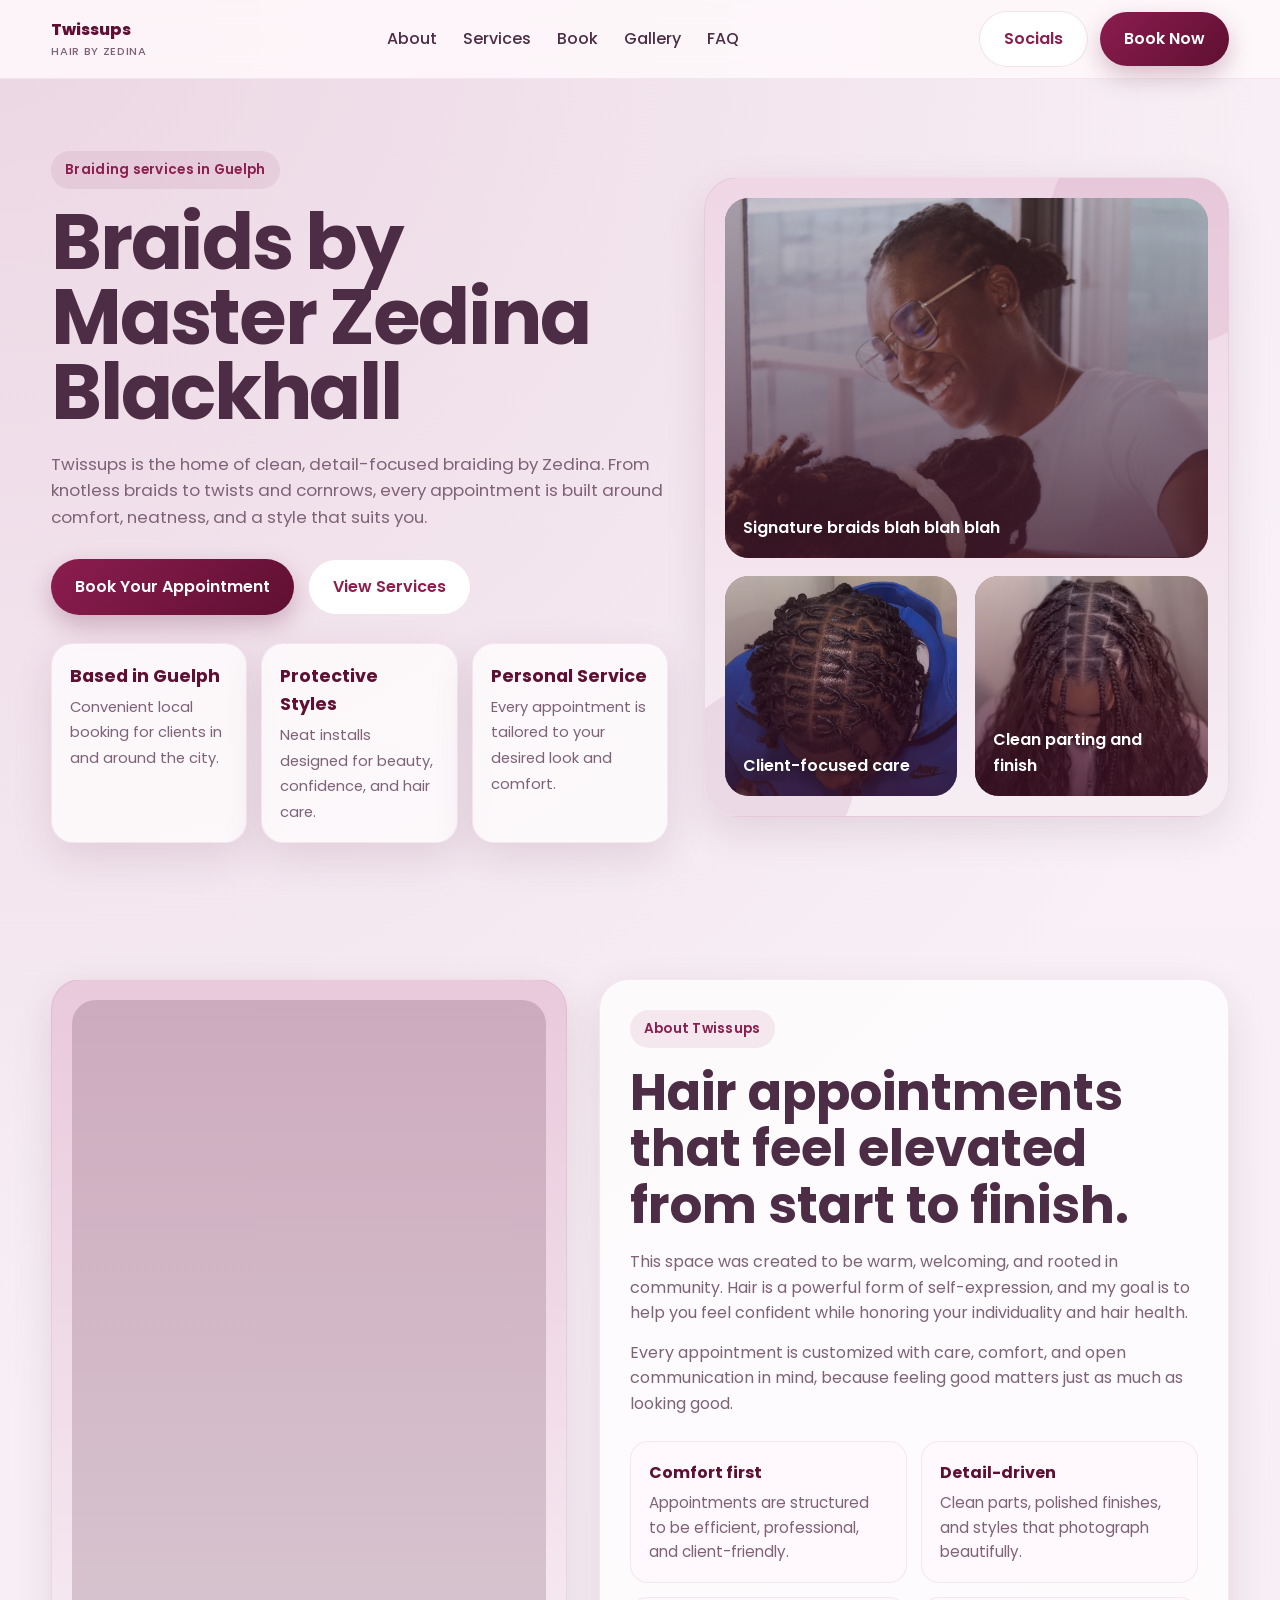
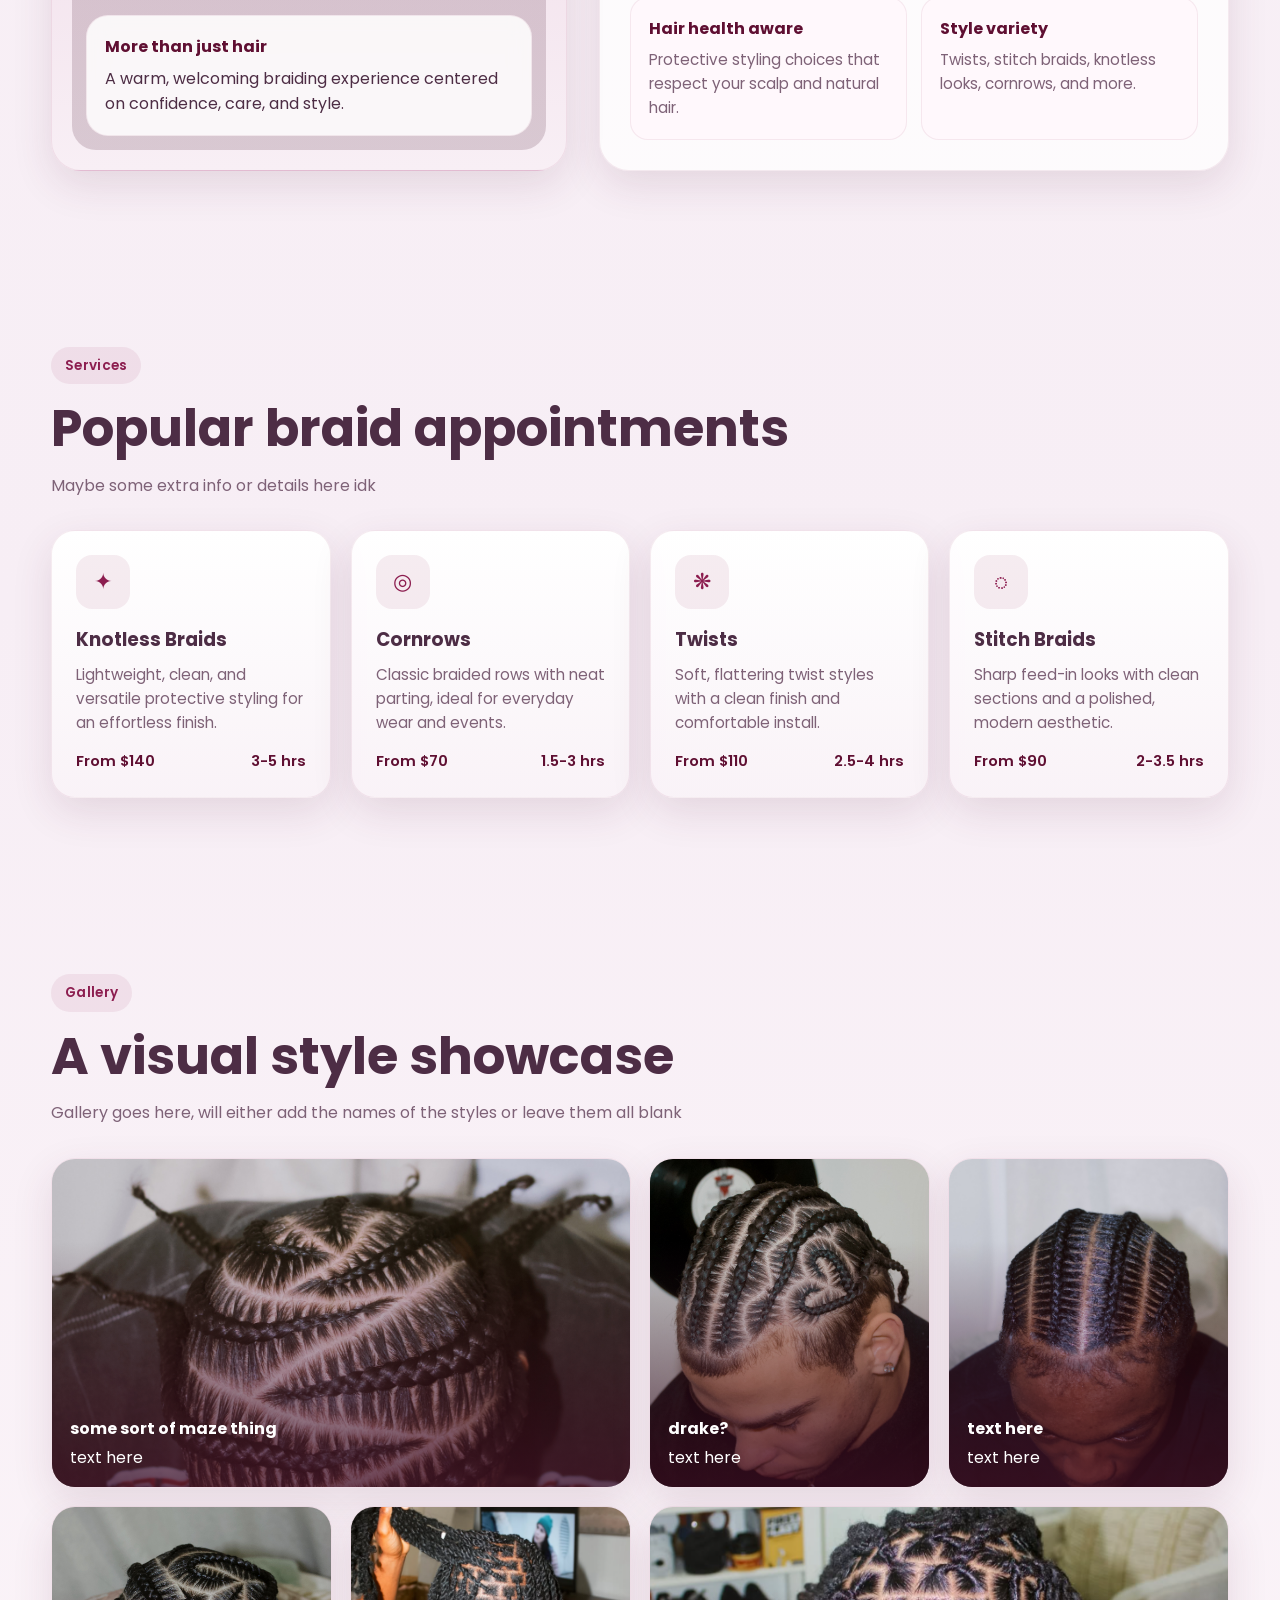
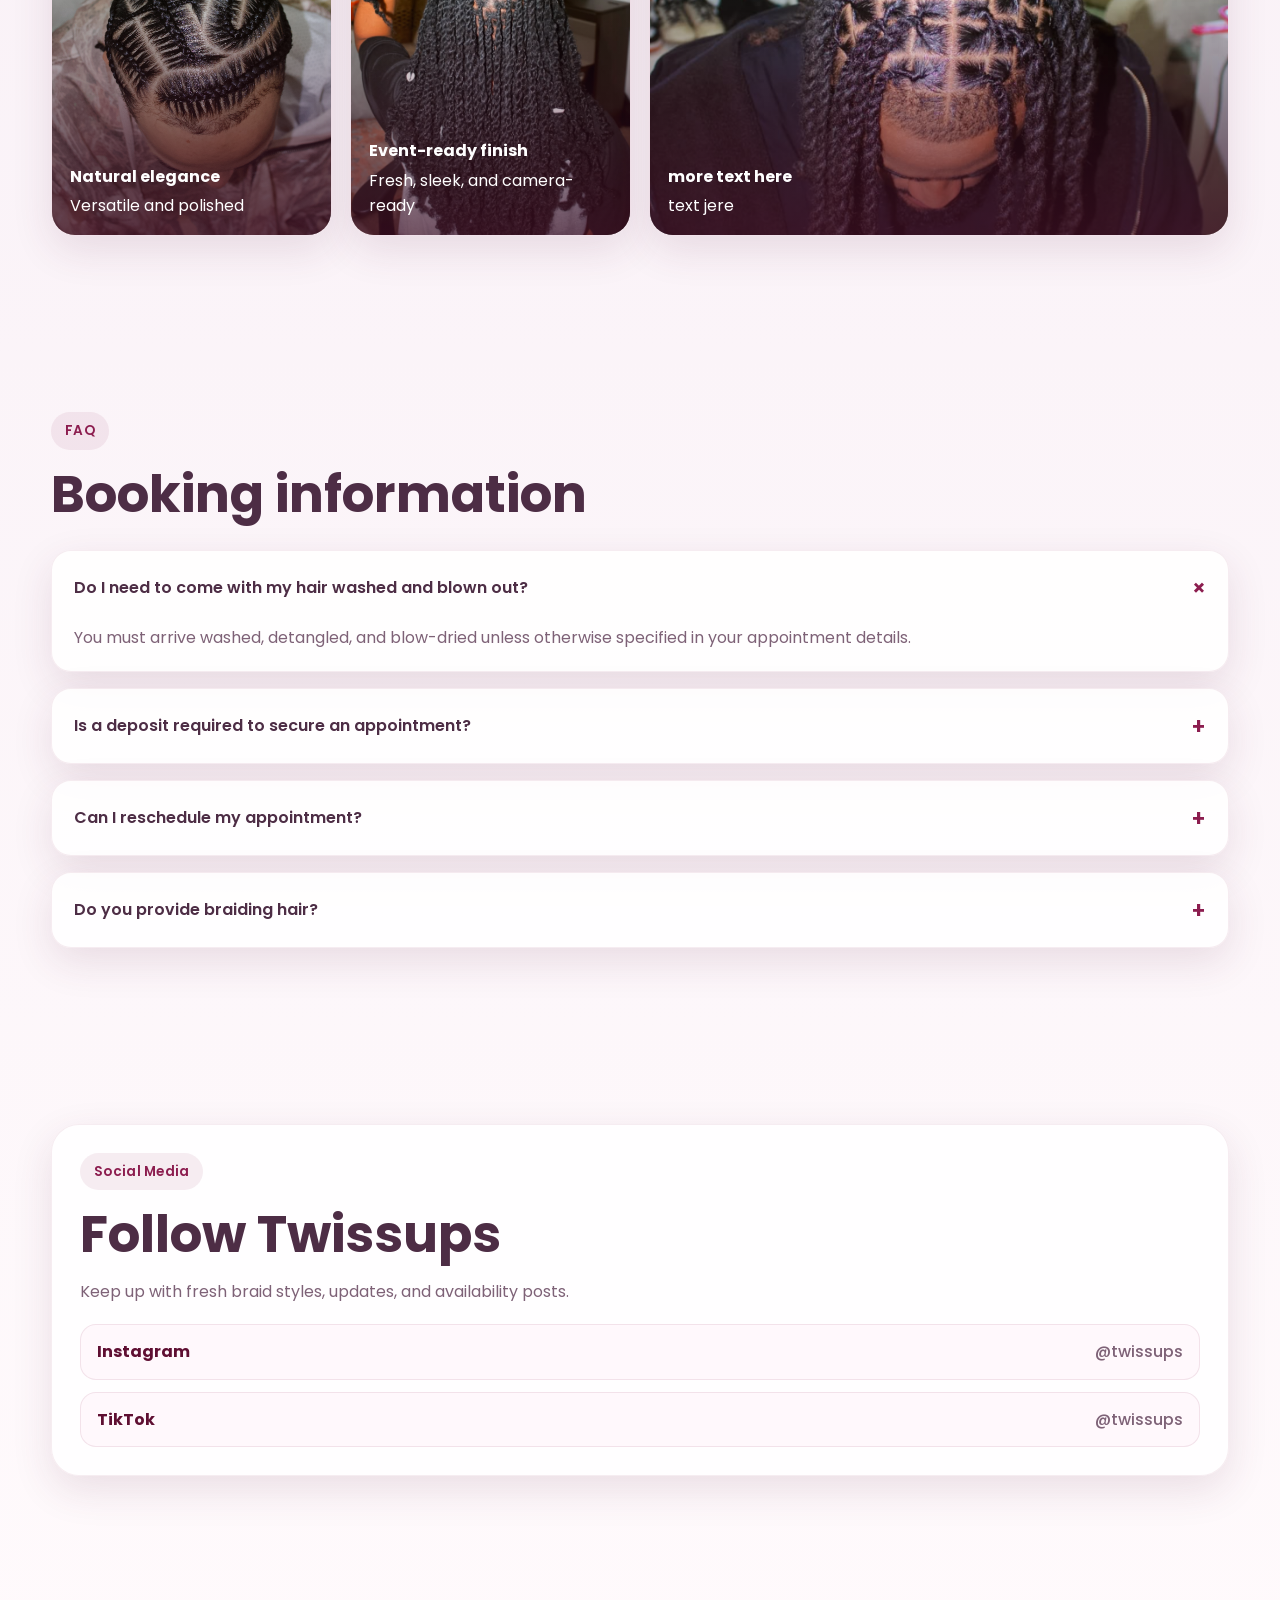
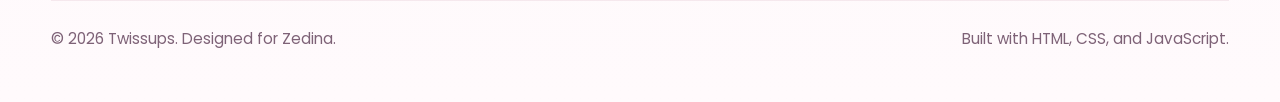
==== index.html @ 4ee403a9 "master zedina" ====
<!DOCTYPE html>
<html lang="en">
<head>
  <meta charset="UTF-8" />
  <meta name="viewport" content="width=device-width, initial-scale=1.0" />
  <title>Twissups | Hair by Zedina in Guelph</title>
  <meta
    name="description"
    content="Twissups by Zedina - Braiding services in Guelph. Book knotless braids, cornrows, twists, stitch braids, and more."
  />
  <link rel="preconnect" href="https://fonts.googleapis.com">
  <link rel="preconnect" href="https://fonts.gstatic.com" crossorigin>
  <link
    href="https://fonts.googleapis.com/css2?family=Poppins:wght@300;400;500;600;700;800&display=swap"
    rel="stylesheet"
  />
  <link rel="stylesheet" href="styles.css" />
</head>
<body>
  <header class="navbar">
    <div class="container nav-inner">
      <a href="#top" class="brand">
        <!-- <div class="brand-mark">T</div> -->
        <div>
          Twissups
          <small>Hair by Zedina</small>
        </div>
      </a>

      <ul class="nav-links" id="navLinks">
        <li><a href="#about">About</a></li>
        <li><a href="#services">Services</a></li>
        <li><a href="booking.html">Book</a></li>
        <li><a href="#gallery">Gallery</a></li>
        <li><a href="#faq">FAQ</a></li>
      </ul>

      <div class="nav-actions">
        <a class="btn btn-secondary" href="#social">Socials</a>
        <a class="btn btn-primary" href="booking.html">Book Now</a>
        <button class="menu-btn" id="menuBtn" aria-label="Toggle menu">☰</button>
      </div>
    </div>
  </header>

  <main id="top">
    <section class="hero">
      <div class="container hero-grid">
        <div class="hero-copy">
          <span class="eyebrow">Braiding services in Guelph</span>
          <h1>Braids by Master Zedina Blackhall</h1>
          <p>
            Twissups is the home of clean, detail-focused braiding by Zedina. From
            knotless braids to twists and cornrows, every appointment is built around
            comfort, neatness, and a style that suits you.
          </p>

          <div class="hero-actions">
            <a class="btn btn-primary" href="booking.html">Book Your Appointment</a>
            <a class="btn btn-secondary" href="#services">View Services</a>
          </div>

          <div class="hero-points">
            <div class="hero-point">
              <strong>Based in Guelph</strong>
              <span>Convenient local booking for clients in and around the city.</span>
            </div>
            <div class="hero-point mobile-hide">
              <strong>Protective Styles</strong>
              <span>Neat installs designed for beauty, confidence, and hair care.</span>
            </div>
            <div class="hero-point mobile-hide">
              <strong>Personal Service</strong>
              <span>Every appointment is tailored to your desired look and comfort.</span>
            </div>
          </div>
        </div>

        <div class="hero-visual">
          <div class="hero-card">
            <div class="hero-main-image">
              <div class="mock-photo one"></div>
              <div class="image-overlay"></div>
              <div class="image-text">Signature braids blah blah blah</div>
            </div>

            <div class="hero-side-grid">
              <div class="hero-side-image">
                <div class="mock-photo two"></div>
                <div class="image-overlay"></div>
                <div class="image-text">Client-focused care</div>
              </div>

              <div class="hero-side-image">
                <div class="mock-photo three"></div>
                <div class="image-overlay"></div>
                <div class="image-text">Clean parting and finish</div>
              </div>
            </div>
          </div>
        </div>
      </div>
    </section>

    <section class="section" id="about">
      <div class="container about-grid">
        <div class="about-card">
          <div class="portrait"></div>
          <div class="about-float">
            <h4>More than just hair</h4>
            <p>
              A warm, welcoming braiding experience centered on confidence, care, and style.
            </p>
          </div>
        </div>

        <div class="about-text">
          <span class="eyebrow">About Twissups</span>
          <h2 class="section-title">Hair appointments that feel elevated from start to finish.</h2>
          <p>
            <!-- Twissups was created to be a space where clients feel comfortable, seen, and
            genuinely taken care of. Zedina focuses on neat execution, thoughtful styling,
            and an experience that feels calm and personalized. -->
            This space was created to be warm, welcoming, and rooted in community. Hair is a powerful
            form of self-expression, and my goal is to help you feel confident while honoring your
            individuality and hair health.
          </p>
          <p class="mobile-hide">
            <!-- Whether you want a simple protective style for everyday wear or a fresh braid
            look for an event, the goal is the same: beautiful results that leave you feeling
            put together and confident. -->
            Every appointment is customized with care, comfort, and open communication in mind, because
            feeling good matters just as much as looking good.
          </p>

          <div class="about-highlights">
            <div class="highlight">
              <h4>Comfort first</h4>
              <p>Appointments are structured to be efficient, professional, and client-friendly.</p>
            </div>
            <div class="highlight">
              <h4>Detail-driven</h4>
              <p>Clean parts, polished finishes, and styles that photograph beautifully.</p>
            </div>
            <div class="highlight mobile-hide">
              <h4>Hair health aware</h4>
              <p>Protective styling choices that respect your scalp and natural hair.</p>
            </div>
            <div class="highlight mobile-hide">
              <h4>Style variety</h4>
              <p>Twists, stitch braids, knotless looks, cornrows, and more.</p>
            </div>
          </div>
        </div>
      </div>
    </section>

    <section class="section" id="services">
      <div class="container">
        <span class="eyebrow">Services</span>
        <h2 class="section-title">Popular braid appointments</h2>
        <p class="section-subtitle mobile-hide">
          Maybe some extra info or details here idk
        </p>

        <!-- Maybe will replace some of these icons with actual images of each style -->
        <div class="services-grid">
          <article class="service-card">
            <div class="service-icon">✦</div>
            <h3>Knotless Braids</h3>
            <p>Lightweight, clean, and versatile protective styling for an effortless finish.</p>
            <div class="service-meta">
              <span>From $140</span>
              <span>3-5 hrs</span>
            </div>
          </article>

          <article class="service-card">
            <div class="service-icon">◎</div>
            <h3>Cornrows</h3>
            <p>Classic braided rows with neat parting, ideal for everyday wear and events.</p>
            <div class="service-meta">
              <span>From $70</span>
              <span>1.5-3 hrs</span>
            </div>
          </article>

          <article class="service-card mobile-hide">
            <div class="service-icon">❋</div>
            <h3>Twists</h3>
            <p>Soft, flattering twist styles with a clean finish and comfortable install.</p>
            <div class="service-meta">
              <span>From $110</span>
              <span>2.5-4 hrs</span>
            </div>
          </article>

          <article class="service-card mobile-hide">
            <div class="service-icon">◌</div>
            <h3>Stitch Braids</h3>
            <p>Sharp feed-in looks with clean sections and a polished, modern aesthetic.</p>
            <div class="service-meta">
              <span>From $90</span>
              <span>2-3.5 hrs</span>
            </div>
          </article>
        </div>
      </div>
    </section>

    <section class="section" id="gallery">
      <div class="container">
        <span class="eyebrow">Gallery</span>
        <h2 class="section-title">A visual style showcase</h2>
        <p class="section-subtitle mobile-hide">
          Gallery goes here, will either add the names of the styles or leave them all blank
        </p>

        <div class="gallery-grid">
          <div class="gallery-item large">
            <div class="gallery-bg g1"></div>
            <div class="overlay"></div>
            <div class="gallery-caption">
              <strong>some sort of maze thing</strong>
              <span>text here</span>
            </div>
          </div>

          <div class="gallery-item">
            <div class="gallery-bg g2"></div>
            <div class="overlay"></div>
            <div class="gallery-caption">
              <strong>drake?</strong>
              <span>text here</span>
            </div>
          </div>

          <div class="gallery-item">
            <div class="gallery-bg g3"></div>
            <div class="overlay"></div>
            <div class="gallery-caption">
              <strong>text here</strong>
              <span>text here</span>
            </div>
          </div>

          <div class="gallery-item mobile-hide">
            <div class="gallery-bg g4"></div>
            <div class="overlay"></div>
            <div class="gallery-caption">
              <strong>Natural elegance</strong>
              <span>Versatile and polished</span>
            </div>
          </div>

          <div class="gallery-item mobile-hide">
            <div class="gallery-bg g5"></div>
            <div class="overlay"></div>
            <div class="gallery-caption">
              <strong>Event-ready finish</strong>
              <span>Fresh, sleek, and camera-ready</span>
            </div>
          </div>

          <div class="gallery-item large mobile-hide">
            <div class="gallery-bg g6"></div>
            <div class="overlay"></div>
            <div class="gallery-caption">
              <strong>more text here</strong>
              <span>text jere</span>
            </div>
          </div>
        </div>
      </div>
    </section>

    <section class="section" id="faq">
      <div class="container">
        <span class="eyebrow">FAQ</span>
        <h2 class="section-title">Booking information</h2>

        <div class="faq-wrap">
          <div class="faq-item active">
            <button class="faq-question">
              <span>Do I need to come with my hair washed and blown out?</span>
              <span>+</span>
            </button>
            <div class="faq-answer">
              <p>
                You must arrive washed, detangled, and blow-dried unless otherwise specified in your appointment details.
              </p>
            </div>
          </div>

          <div class="faq-item">
            <button class="faq-question">
              <span>Is a deposit required to secure an appointment?</span>
              <span>+</span>
            </button>
            <div class="faq-answer">
              <p>
                A non-refundable $20 deposit is required that goes toward the final service total.
              </p>
            </div>
          </div>

          <div class="faq-item mobile-hide">
            <button class="faq-question">
              <span>Can I reschedule my appointment?</span>
              <span>+</span>
            </button>
            <div class="faq-answer">
              <p>
                Must cancel 24 hours in advance to reschedule. Rescheduling within 24 hours of the appointment will result in a forfeited deposit.
              </p>
            </div>
          </div>

          <div class="faq-item mobile-hide">
            <button class="faq-question">
              <span>Do you provide braiding hair?</span>
              <span>+</span>
            </button>
            <div class="faq-answer">
              <p>
                Hell no LOL
              </p>
            </div>
          </div>
        </div>
      </div>
    </section>

    <section class="section" id="social">
      <div class="container contact-grid">
        <div class="contact-card social-card">
          <span class="eyebrow">Social Media</span>
          <h2 class="section-title">Follow Twissups</h2>
          <p>
            Keep up with fresh braid styles, updates, and availability posts.
          </p>

          <div class="social-links">
            <a
              class="social-link"
              href="https://www.instagram.com/twissups/"
              target="_blank"
              rel="noopener noreferrer"
            >
              <strong>Instagram</strong>
              <span>@twissups</span>
            </a>

            <a
              class="social-link"
              href="https://www.tiktok.com/@twissups?_t=ZM-8vwOGZ1J5r4&amp;_r=1&amp;fbclid=PAZXh0bgNhZW0CMTEAc3J0YwZhcHBfaWQMMjU2MjgxMDQwNTU4AAGnZZLiDq1ltTwu3BvdLQJJ6X7Iq08w5E33vD5dpGq8vA-tE2Zmq-BSt-oRqN0_aem_WaYeqpNIDuhSQBPMAoM4Rg"
              target="_blank"
              rel="noopener noreferrer"
            >
              <strong>TikTok</strong>
              <span>@twissups</span>
            </a>
          </div>
        </div>
      </div>
    </section>
  </main>

  <footer>
    <div class="container footer-inner">
      <p>© 2026 Twissups. Designed for Zedina.</p>
      <p>Built with HTML, CSS, and JavaScript.</p>
    </div>
  </footer>

  <script src="script.js"></script>
</body>
</html>
---- styles.css ----
:root {
  --bg: #f7eef5;
  --bg-soft: #f3dce9;
  --card: #fff8fc;
  --card-2: #f9f2f7;
  --text: #4d2d45;
  --muted: #7e6277;
  --primary: #8c1d4f;
  --primary-dark: #5f0f32;
  --accent: #d7adc6;
  --accent-2: #b983a6;
  --white: #ffffff;
  --shadow: 0 14px 40px rgba(92, 31, 64, 0.12);
  --radius-xl: 28px;
  --radius-lg: 22px;
  --radius-md: 16px;
  --radius-sm: 12px;
  --max-width: 1180px;
}

* {
  box-sizing: border-box;
  margin: 0;
  padding: 0;
}

html {
  scroll-behavior: smooth;
}

body {
  font-family: "Poppins", sans-serif;
  color: var(--text);
  background:
    radial-gradient(circle at top left, rgba(215, 173, 198, 0.4), transparent 28%),
    linear-gradient(180deg, #f9f2f7 0%, #f7eef5 45%, #fffafc 100%);
  line-height: 1.6;
}

img {
  max-width: 100%;
  display: block;
}

a {
  text-decoration: none;
  color: inherit;
}

.container {
  width: min(92%, var(--max-width));
  margin: 0 auto;
}

.section {
  padding: 88px 0;
}

.eyebrow {
  display: inline-block;
  background: rgba(140, 29, 79, 0.08);
  color: var(--primary);
  padding: 8px 14px;
  border-radius: 999px;
  font-size: 0.85rem;
  font-weight: 600;
  letter-spacing: 0.02em;
  margin-bottom: 16px;
}

.section-title {
  font-size: clamp(2rem, 4vw, 3.2rem);
  line-height: 1.1;
  margin-bottom: 16px;
}

.section-subtitle {
  max-width: 700px;
  color: var(--muted);
  font-size: 1rem;
}

.btn {
  border: none;
  outline: none;
  cursor: pointer;
  font-family: inherit;
  font-weight: 600;
  border-radius: 999px;
  transition: 0.25s ease;
  display: inline-flex;
  align-items: center;
  justify-content: center;
  gap: 10px;
}

.btn-primary {
  background: linear-gradient(135deg, var(--primary), var(--primary-dark));
  color: var(--white);
  padding: 14px 24px;
  box-shadow: 0 10px 24px rgba(95, 15, 50, 0.25);
}

.btn-primary:hover {
  transform: translateY(-2px);
  box-shadow: 0 14px 28px rgba(95, 15, 50, 0.28);
}

.btn-secondary {
  background: var(--white);
  color: var(--primary);
  border: 1px solid rgba(140, 29, 79, 0.12);
  padding: 14px 24px;
}

.btn-secondary:hover {
  background: var(--card-2);
  transform: translateY(-2px);
}

.btn-full {
  width: 100%;
  padding: 15px 20px;
}

/* navbar */
.navbar {
  position: sticky;
  top: 0;
  z-index: 1000;
  background: rgba(255, 250, 252, 0.84);
  backdrop-filter: blur(14px);
  border-bottom: 1px solid rgba(140, 29, 79, 0.08);
}

.nav-inner {
  display: flex;
  align-items: center;
  justify-content: space-between;
  min-height: 78px;
  gap: 20px;
}

.brand {
  display: flex;
  align-items: center;
  gap: 12px;
  font-weight: 800;
  color: var(--primary-dark);
}

.brand-mark {
  width: 44px;
  height: 44px;
  border-radius: 14px;
  background: linear-gradient(135deg, var(--primary), #c25b8b);
  color: white;
  display: grid;
  place-items: center;
  font-size: 1rem;
  box-shadow: 0 10px 20px rgba(140, 29, 79, 0.22);
}

.brand small {
  display: block;
  font-size: 0.7rem;
  color: var(--muted);
  font-weight: 500;
  letter-spacing: 0.06em;
  text-transform: uppercase;
}

.nav-links {
  display: flex;
  align-items: center;
  gap: 26px;
  list-style: none;
}

.nav-links a {
  font-weight: 500;
  color: var(--text);
  position: relative;
}

.nav-links a::after {
  content: "";
  position: absolute;
  left: 0;
  bottom: -6px;
  width: 0;
  height: 2px;
  background: var(--primary);
  transition: width 0.25s ease;
}

.nav-links a:hover::after {
  width: 100%;
}

.nav-actions {
  display: flex;
  align-items: center;
  gap: 12px;
}

.menu-btn {
  display: none;
  width: 46px;
  height: 46px;
  border-radius: 14px;
  border: 1px solid rgba(140, 29, 79, 0.1);
  background: var(--white);
  font-size: 1.2rem;
  cursor: pointer;
}

/* hero */
.hero {
  padding: 72px 0 48px;
}

.hero-grid {
  display: grid;
  grid-template-columns: 1.08fr 0.92fr;
  gap: 36px;
  align-items: center;
}

.hero-copy h1 {
  font-size: clamp(2.7rem, 6vw, 5rem);
  line-height: 0.98;
  margin-bottom: 20px;
  letter-spacing: -0.03em;
}

.hero-copy p {
  color: var(--muted);
  font-size: 1.05rem;
  max-width: 620px;
  margin-bottom: 28px;
}

.hero-actions {
  display: flex;
  flex-wrap: wrap;
  gap: 14px;
  margin-bottom: 28px;
}

.hero-points {
  display: grid;
  grid-template-columns: repeat(3, 1fr);
  gap: 14px;
}

.hero-point {
  background: rgba(255, 255, 255, 0.72);
  border: 1px solid rgba(140, 29, 79, 0.08);
  border-radius: var(--radius-lg);
  padding: 18px;
  box-shadow: var(--shadow);
}

.hero-point strong {
  display: block;
  font-size: 1.1rem;
  color: var(--primary-dark);
  margin-bottom: 4px;
}

.hero-point span {
  color: var(--muted);
  font-size: 0.92rem;
}

.hero-visual {
  position: relative;
}

.hero-card {
  background: linear-gradient(180deg, #efd7e6 0%, #f6edf3 100%);
  border-radius: 34px;
  padding: 20px;
  box-shadow: var(--shadow);
  border: 1px solid rgba(140, 29, 79, 0.08);
  position: relative;
  overflow: hidden;
  min-height: 620px;
}

.hero-card::before,
.hero-card::after {
  content: "";
  position: absolute;
  border-radius: 50%;
  z-index: 0;
}

.hero-card::before {
  width: 240px;
  height: 240px;
  background: rgba(140, 29, 79, 0.08);
  top: -70px;
  right: -60px;
}

.hero-card::after {
  width: 180px;
  height: 180px;
  background: rgba(185, 131, 166, 0.18);
  bottom: -50px;
  left: -30px;
}

.hero-main-image,
.hero-side-image {
  border-radius: 24px;
  position: relative;
  z-index: 1;
  overflow: hidden;
  background: linear-gradient(135deg, #a15e84, #eed8e7);
  min-height: 220px;
  display: flex;
  align-items: flex-end;
  padding: 18px;
  color: white;
}

.hero-main-image {
  height: 360px;
  margin-bottom: 18px;
}

.hero-side-grid {
  display: grid;
  grid-template-columns: 1fr 1fr;
  gap: 18px;
}

.image-overlay {
  background: linear-gradient(180deg, transparent 0%, rgba(60, 18, 38, 0.72) 100%);
  position: absolute;
  inset: 0;
  z-index: 1;
}

.image-text {
  position: relative;
  z-index: 2;
  font-weight: 600;
  font-size: 1rem;
}

.mock-photo {
  position: absolute;
  inset: 0;
  background-size: cover;
  background-position: center;
  filter: saturate(0.95) contrast(1.02);
}

.mock-photo.one {
  background-image:
    linear-gradient(rgba(96, 48, 70, 0.22), rgba(96, 48, 70, 0.22)),
    url('imgs/img7.jpeg');
}

.mock-photo.two {
  background-image:
    linear-gradient(rgba(96, 48, 70, 0.18), rgba(96, 48, 70, 0.18)),
    url('imgs/img8.png');
}

.mock-photo.three {
  background-image:
    linear-gradient(rgba(96, 48, 70, 0.2), rgba(96, 48, 70, 0.2)),
    url('imgs/img9.png');
}

/* about */
.about-grid {
  display: grid;
  grid-template-columns: 0.9fr 1.1fr;
  gap: 32px;
  align-items: stretch;
}

.about-card,
.about-text {
  background: rgba(255, 255, 255, 0.72);
  border: 1px solid rgba(140, 29, 79, 0.08);
  border-radius: 30px;
  padding: 30px;
  box-shadow: var(--shadow);
}

.about-card {
  background: linear-gradient(180deg, #e9c9dc 0%, #f8eff5 100%);
  min-height: 460px;
  position: relative;
  overflow: hidden;
}

.about-card .portrait {
  position: absolute;
  inset: 20px;
  border-radius: 24px;
  background:
    linear-gradient(rgba(76, 29, 53, 0.18), rgba(76, 29, 53, 0.18)),
    url('imgs/zedina.jpeg') center/cover no-repeat;
}

.about-float {
  position: absolute;
  bottom: 34px;
  left: 34px;
  right: 34px;
  background: rgba(255, 255, 255, 0.86);
  backdrop-filter: blur(10px);
  border-radius: 22px;
  padding: 18px;
  border: 1px solid rgba(140, 29, 79, 0.08);
}

.about-float h4 {
  margin-bottom: 6px;
  color: var(--primary-dark);
}

.about-text p {
  color: var(--muted);
  margin-bottom: 14px;
}

.about-highlights {
  display: grid;
  grid-template-columns: repeat(2, 1fr);
  gap: 14px;
  margin-top: 24px;
}

.highlight {
  background: var(--card);
  border: 1px solid rgba(140, 29, 79, 0.08);
  border-radius: 18px;
  padding: 18px;
}

.highlight h4 {
  font-size: 1rem;
  margin-bottom: 6px;
  color: var(--primary-dark);
}

.highlight p {
  font-size: 0.95rem;
  margin: 0;
}

/* services */
.services-grid {
  margin-top: 32px;
  display: grid;
  grid-template-columns: repeat(4, 1fr);
  gap: 20px;
}

.service-card {
  background: linear-gradient(180deg, rgba(255,255,255,0.95), rgba(249,242,247,0.95));
  border-radius: 24px;
  padding: 24px;
  border: 1px solid rgba(140, 29, 79, 0.08);
  box-shadow: var(--shadow);
  transition: transform 0.25s ease, box-shadow 0.25s ease;
}

.service-card:hover {
  transform: translateY(-6px);
  box-shadow: 0 18px 34px rgba(92, 31, 64, 0.15);
}

.service-icon {
  width: 54px;
  height: 54px;
  border-radius: 16px;
  display: grid;
  place-items: center;
  background: rgba(140, 29, 79, 0.08);
  color: var(--primary);
  font-size: 1.4rem;
  margin-bottom: 16px;
}

.service-card h3 {
  font-size: 1.15rem;
  margin-bottom: 8px;
}

.service-card p {
  color: var(--muted);
  font-size: 0.95rem;
  margin-bottom: 14px;
}

.service-meta {
  display: flex;
  justify-content: space-between;
  align-items: center;
  gap: 10px;
  font-size: 0.92rem;
  color: var(--primary-dark);
  font-weight: 600;
}

/* booking */
.booking-wrap {
  display: grid;
  grid-template-columns: 0.92fr 1.08fr;
  gap: 28px;
  align-items: start;
}

.booking-info,
.booking-card {
  background: rgba(255, 255, 255, 0.8);
  border-radius: 30px;
  padding: 30px;
  border: 1px solid rgba(140, 29, 79, 0.08);
  box-shadow: var(--shadow);
}

.booking-info p,
.booking-info li {
  color: var(--muted);
}

.booking-info ul {
  list-style: none;
  display: grid;
  gap: 12px;
  margin-top: 18px;
}

.booking-info li {
  padding: 14px 16px;
  border-radius: 16px;
  background: var(--card);
  border: 1px solid rgba(140, 29, 79, 0.06);
}

.booking-card form {
  display: grid;
  grid-template-columns: repeat(2, 1fr);
  gap: 16px;
  margin-top: 10px;
}

.field {
  display: flex;
  flex-direction: column;
  gap: 8px;
}

.field.full {
  grid-column: 1 / -1;
}

.field label {
  font-size: 0.92rem;
  font-weight: 600;
  color: var(--primary-dark);
}

.field input,
.field select,
.field textarea {
  border: 1px solid rgba(140, 29, 79, 0.12);
  background: var(--white);
  border-radius: 16px;
  padding: 14px 16px;
  font-family: inherit;
  font-size: 0.98rem;
  color: var(--text);
  outline: none;
  transition: border-color 0.2s ease, box-shadow 0.2s ease;
}

.field input:focus,
.field select:focus,
.field textarea:focus {
  border-color: var(--accent-2);
  box-shadow: 0 0 0 4px rgba(185, 131, 166, 0.12);
}

.field select:disabled {
  background: #f6f0f4;
  color: #9c8192;
  cursor: not-allowed;
}

textarea {
  resize: vertical;
  min-height: 110px;
}

.availability-status {
  border-radius: 14px;
  padding: 12px 14px;
  font-size: 0.92rem;
  border: 1px solid rgba(140, 29, 79, 0.08);
  background: var(--card);
  color: var(--muted);
}

.availability-status[data-tone="success"] {
  background: #eff9f0;
  border-color: #cae8ce;
  color: #2f6940;
}

.availability-status[data-tone="warning"] {
  background: #fff7e8;
  border-color: #f2d6a1;
  color: #856103;
}

.availability-status[data-tone="danger"] {
  background: #fff2f1;
  border-color: #efc6c3;
  color: #8a2a28;
}

.booking-calendar {
  border: 1px solid rgba(140, 29, 79, 0.12);
  border-radius: 18px;
  background: rgba(255, 255, 255, 0.96);
  padding: 14px;
}

.calendar-nav {
  display: flex;
  align-items: center;
  justify-content: space-between;
  gap: 12px;
  margin-bottom: 12px;
}

.calendar-nav strong {
  font-size: 1rem;
  color: var(--primary-dark);
}

.calendar-btn {
  width: 36px;
  height: 36px;
  border-radius: 10px;
  border: 1px solid rgba(140, 29, 79, 0.12);
  background: var(--white);
  color: var(--primary);
  cursor: pointer;
  font-size: 1.1rem;
}

.calendar-btn:hover {
  background: var(--card-2);
}

.calendar-weekdays,
.calendar-days {
  display: grid;
  grid-template-columns: repeat(7, 1fr);
  gap: 8px;
}

.calendar-weekdays span {
  text-align: center;
  font-size: 0.76rem;
  font-weight: 600;
  color: var(--muted);
}

.calendar-day,
.calendar-filler {
  aspect-ratio: 1 / 1;
}

.calendar-filler {
  border-radius: 10px;
}

.calendar-day {
  border-radius: 12px;
  border: 1px solid rgba(140, 29, 79, 0.1);
  background: var(--white);
  color: var(--text);
  font-weight: 600;
  cursor: pointer;
}

.calendar-day.available {
  border-color: rgba(47, 105, 64, 0.35);
  background: #eff9f0;
  color: #2f6940;
}

.calendar-day.unavailable {
  border-color: rgba(140, 29, 79, 0.08);
  background: #f9f4f7;
  color: #b097a7;
  cursor: not-allowed;
}

.calendar-day.selected {
  background: linear-gradient(135deg, var(--primary), var(--primary-dark));
  color: var(--white);
  border-color: transparent;
}

.calendar-day:focus-visible,
.slot-chip:focus-visible,
.calendar-btn:focus-visible {
  outline: 3px solid rgba(185, 131, 166, 0.35);
  outline-offset: 1px;
}

.availability-manager {
  margin-top: 24px;
  border-top: 1px dashed rgba(140, 29, 79, 0.2);
  padding-top: 20px;
}

.manager-head {
  display: flex;
  align-items: center;
  justify-content: space-between;
  gap: 12px;
  flex-wrap: wrap;
}

.manager-head h3 {
  font-size: 1.1rem;
  color: var(--primary-dark);
}

.manager-panel {
  margin-top: 14px;
  display: grid;
  gap: 14px;
}

.manager-note {
  color: var(--muted);
  font-size: 0.92rem;
}

.slot-picker {
  display: grid;
  grid-template-columns: repeat(4, minmax(0, 1fr));
  gap: 10px;
}

.slot-chip {
  border: 1px solid rgba(140, 29, 79, 0.12);
  border-radius: 999px;
  background: var(--white);
  color: var(--text);
  font-family: inherit;
  font-size: 0.86rem;
  padding: 9px 12px;
  cursor: pointer;
}

.slot-chip.active {
  background: linear-gradient(135deg, var(--primary), var(--primary-dark));
  border-color: transparent;
  color: var(--white);
}

.slot-chip:disabled {
  opacity: 0.45;
  cursor: not-allowed;
}

.manager-actions {
  display: flex;
  gap: 12px;
  flex-wrap: wrap;
}

.availability-list {
  border-top: 1px solid rgba(140, 29, 79, 0.08);
  padding-top: 14px;
}

.availability-list h4 {
  font-size: 0.96rem;
  color: var(--primary-dark);
  margin-bottom: 8px;
}

.availability-list ul {
  list-style: none;
  display: grid;
  gap: 8px;
}

.availability-list li {
  border: 1px solid rgba(140, 29, 79, 0.08);
  background: var(--card);
  border-radius: 12px;
  padding: 10px 12px;
  font-size: 0.9rem;
  color: var(--text);
}

.availability-list li.empty {
  color: var(--muted);
}

.booking-page-main {
  padding-top: 20px;
}

.booking-page-layout {
  display: block;
}

.booking-page-layout .booking-card {
  background: transparent;
  border: none;
  box-shadow: none;
  padding: 0;
  display: grid;
  gap: 14px;
  max-width: 1120px;
  margin: 0 auto;
}

.booking-page-layout .booking-card form {
  grid-template-columns: 1fr;
  gap: 14px;
  margin-top: 0;
}

.booking-page-header {
  background: rgba(255, 255, 255, 0.88);
  border: 1px solid rgba(140, 29, 79, 0.1);
  border-radius: 24px;
  padding: 22px;
  box-shadow: var(--shadow);
}

.booking-page-header p {
  color: var(--muted);
  max-width: 700px;
}

.booking-top-grid {
  display: grid;
  grid-template-columns: 1.1fr 0.9fr;
  gap: 14px;
  align-items: start;
}

.booking-panel {
  background: rgba(255, 255, 255, 0.9);
  border: 1px solid rgba(140, 29, 79, 0.1);
  border-radius: 24px;
  padding: 22px;
  box-shadow: var(--shadow);
}

.booking-step-title {
  font-size: 1.04rem;
  color: var(--primary-dark);
  margin-bottom: 8px;
}

.booking-step-title::before {
  content: "";
  display: inline-block;
  width: 8px;
  height: 8px;
  border-radius: 999px;
  margin-right: 8px;
  background: var(--primary);
  transform: translateY(-1px);
}

.booking-page-layout .form-success {
  margin-top: 0;
  box-shadow: var(--shadow);
}

.time-slot-grid {
  display: grid;
  grid-template-columns: repeat(4, minmax(0, 1fr));
  gap: 10px;
}

.time-slot-btn {
  border: 1px solid rgba(140, 29, 79, 0.12);
  border-radius: 999px;
  padding: 10px 12px;
  background: var(--white);
  font-family: inherit;
  font-size: 0.9rem;
  color: var(--text);
  cursor: pointer;
}

.time-slot-btn:hover {
  background: var(--card-2);
}

.time-slot-btn.selected {
  background: linear-gradient(135deg, var(--primary), var(--primary-dark));
  border-color: transparent;
  color: var(--white);
}

.time-slot-empty {
  grid-column: 1 / -1;
  color: var(--muted);
  font-size: 0.93rem;
  background: var(--card);
  border: 1px solid rgba(140, 29, 79, 0.08);
  border-radius: 14px;
  padding: 12px 14px;
}

.booking-details {
  grid-column: 1 / -1;
  display: grid;
  grid-template-columns: repeat(2, 1fr);
  gap: 16px;
  padding-top: 4px;
}

.booking-details[hidden] {
  display: none;
}

.booking-note {
  grid-column: 1 / -1;
  font-size: 0.92rem;
  color: var(--muted);
  background: var(--card);
  border-radius: 16px;
  padding: 14px 16px;
}

.form-success {
  display: none;
  margin-top: 18px;
  background: #eff9f0;
  border: 1px solid #cae8ce;
  color: #2f6940;
  padding: 14px 16px;
  border-radius: 16px;
  font-weight: 500;
}

/* gallery */
.gallery-grid {
  margin-top: 32px;
  display: grid;
  grid-template-columns: repeat(4, 1fr);
  gap: 18px;
}

.gallery-item {
  position: relative;
  min-height: 280px;
  border-radius: 24px;
  overflow: hidden;
  box-shadow: var(--shadow);
  border: 1px solid rgba(140, 29, 79, 0.08);
}

.gallery-item.large {
  grid-column: span 2;
  min-height: 330px;
}

.gallery-item .overlay {
  position: absolute;
  inset: 0;
  background: linear-gradient(180deg, transparent 25%, rgba(67, 17, 39, 0.7) 100%);
}

.gallery-caption {
  position: absolute;
  left: 18px;
  right: 18px;
  bottom: 16px;
  color: white;
  z-index: 1;
}

.gallery-caption strong {
  display: block;
  font-size: 1rem;
  margin-bottom: 4px;
}

.gallery-bg {
  position: absolute;
  inset: 0;
  background-size: cover;
  background-position: center;
  transform: scale(1.02);
  transition: transform 0.4s ease;
}

.gallery-item:hover .gallery-bg {
  transform: scale(1.08);
}

.g1 { background-image: url('imgs/img1.jpeg'); }
.g2 { background-image: url('imgs/img2.jpeg'); }
.g3 { background-image: url('imgs/img4.jpeg'); }
.g4 { background-image: url('imgs/IMG_6585.jpeg'); }
.g5 { background-image: url('imgs/img5.png'); }
.g6 { background-image: url('imgs/img6.png'); }

/* testimonials */
.testimonials-grid {
  margin-top: 32px;
  display: grid;
  grid-template-columns: repeat(3, 1fr);
  gap: 20px;
}

.testimonial {
  background: rgba(255, 255, 255, 0.86);
  border: 1px solid rgba(140, 29, 79, 0.08);
  border-radius: 24px;
  padding: 24px;
  box-shadow: var(--shadow);
}

.stars {
  color: #c05b87;
  letter-spacing: 0.08em;
  margin-bottom: 14px;
  font-size: 1rem;
}

.testimonial p {
  color: var(--muted);
  margin-bottom: 16px;
}

.testimonial strong {
  color: var(--primary-dark);
}

/* faq */
.faq-wrap {
  margin-top: 28px;
  display: grid;
  gap: 16px;
}

.faq-item {
  background: rgba(255, 255, 255, 0.85);
  border-radius: 20px;
  border: 1px solid rgba(140, 29, 79, 0.08);
  overflow: hidden;
  box-shadow: var(--shadow);
}

.faq-question {
  width: 100%;
  text-align: left;
  background: none;
  border: none;
  padding: 20px 22px;
  font-family: inherit;
  font-size: 1rem;
  font-weight: 600;
  color: var(--text);
  cursor: pointer;
  display: flex;
  align-items: center;
  justify-content: space-between;
}

.faq-answer {
  max-height: 0;
  overflow: hidden;
  transition: max-height 0.3s ease;
}

.faq-answer p {
  padding: 0 22px 20px;
  color: var(--muted);
}

.faq-item.active .faq-answer {
  max-height: 180px;
}

.faq-item.active .faq-question span:last-child {
  transform: rotate(45deg);
}

.faq-question span:last-child {
  transition: transform 0.25s ease;
  font-size: 1.4rem;
  color: var(--primary);
}

/* contact / footer */
.contact-grid {
  display: grid;
  grid-template-columns: 1fr;
  gap: 24px;
}

.contact-card {
  background: rgba(255, 255, 255, 0.86);
  border-radius: 28px;
  border: 1px solid rgba(140, 29, 79, 0.08);
  box-shadow: var(--shadow);
  padding: 28px;
}

.contact-card p {
  color: var(--muted);
  margin-top: 12px;
}

.social-links {
  display: grid;
  gap: 12px;
  margin-top: 20px;
}

.social-link {
  display: flex;
  align-items: center;
  justify-content: space-between;
  gap: 14px;
  padding: 14px 16px;
  border-radius: 16px;
  border: 1px solid rgba(140, 29, 79, 0.1);
  background: var(--card);
  transition: transform 0.2s ease, box-shadow 0.2s ease, border-color 0.2s ease;
}

.social-link strong {
  color: var(--primary-dark);
}

.social-link span {
  color: var(--muted);
  font-weight: 500;
}

.social-link:hover {
  transform: translateY(-2px);
  border-color: rgba(140, 29, 79, 0.2);
  box-shadow: 0 10px 24px rgba(92, 31, 64, 0.12);
}

.contact-list {
  list-style: none;
  display: grid;
  gap: 14px;
  margin-top: 20px;
}

.contact-list li {
  padding: 14px 16px;
  border-radius: 16px;
  background: var(--card);
  color: var(--text);
}

.newsletter-form {
  display: flex;
  gap: 12px;
  margin-top: 18px;
  flex-wrap: wrap;
}

.newsletter-form input {
  flex: 1 1 260px;
  min-width: 0;
  border: 1px solid rgba(140, 29, 79, 0.12);
  border-radius: 999px;
  padding: 14px 18px;
  font-family: inherit;
  font-size: 1rem;
}

footer {
  padding: 36px 0 50px;
}

.footer-inner {
  display: flex;
  justify-content: space-between;
  gap: 20px;
  align-items: center;
  padding-top: 26px;
  border-top: 1px solid rgba(140, 29, 79, 0.08);
  color: var(--muted);
  font-size: 0.95rem;
  flex-wrap: wrap;
}

/* modal */
.modal {
  position: fixed;
  inset: 0;
  background: rgba(49, 20, 36, 0.55);
  display: none;
  align-items: center;
  justify-content: center;
  padding: 20px;
  z-index: 2000;
}

.modal.active {
  display: flex;
}

.modal-content {
  width: min(96%, 560px);
  background: var(--white);
  border-radius: 28px;
  padding: 28px;
  position: relative;
  box-shadow: 0 24px 60px rgba(31, 8, 18, 0.28);
}

.modal-close {
  position: absolute;
  top: 16px;
  right: 16px;
  width: 42px;
  height: 42px;
  border-radius: 12px;
  border: none;
  cursor: pointer;
  background: var(--card-2);
  font-size: 1.2rem;
}

.modal p {
  color: var(--muted);
  margin-top: 10px;
  margin-bottom: 20px;
}

/* responsive */
@media (max-width: 1100px) {
  .hero-grid,
  .about-grid,
  .booking-wrap,
  .booking-page-layout,
  .contact-grid {
    grid-template-columns: 1fr;
  }

  .services-grid {
    grid-template-columns: repeat(2, 1fr);
  }

  .gallery-grid {
    grid-template-columns: repeat(2, 1fr);
  }

  .testimonials-grid {
    grid-template-columns: 1fr;
  }

  .booking-top-grid {
    grid-template-columns: 1fr;
  }
}

@media (max-width: 840px) {
  .nav-links,
  .nav-actions .btn-secondary {
    display: none;
  }

  .menu-btn {
    display: inline-grid;
    place-items: center;
  }

  .nav-links.mobile-open {
    position: absolute;
    top: 78px;
    left: 4%;
    right: 4%;
    display: flex;
    flex-direction: column;
    background: rgba(255, 250, 252, 0.98);
    border: 1px solid rgba(140, 29, 79, 0.08);
    border-radius: 22px;
    padding: 18px;
    box-shadow: var(--shadow);
  }

  .hero-points,
  .about-highlights,
  .booking-card form {
    grid-template-columns: 1fr;
  }

  .hero-card {
    min-height: auto;
  }

  .hero-main-image {
    height: 290px;
  }

  .gallery-item.large {
    grid-column: span 1;
  }
}

@media (max-width: 560px) {
  .section {
    padding: 56px 0;
  }

  .hero {
    padding-top: 34px;
  }

  .mobile-hide {
    display: none !important;
  }

  .services-grid,
  .gallery-grid {
    grid-template-columns: 1fr;
  }

  .hero-copy h1 {
    font-size: 2.55rem;
  }

  .hero-actions {
    flex-direction: column;
    align-items: stretch;
  }

  .hero-actions .btn-secondary {
    display: none;
  }

  .hero-visual {
    display: none;
  }

  .booking-info,
  .booking-card,
  .about-card,
  .about-text,
  .contact-card,
  .modal-content {
    padding: 22px;
  }

  .booking-page-layout .booking-card {
    padding: 0;
  }

  .booking-panel {
    padding: 18px;
    border-radius: 20px;
  }

  .hero-card {
    padding: 14px;
  }

  .time-slot-grid,
  .booking-details {
    grid-template-columns: 1fr;
  }

  .calendar-weekdays,
  .calendar-days {
    gap: 6px;
  }

  .hero-side-grid {
    grid-template-columns: 1fr;
  }

  .footer-inner p:last-child {
    display: none;
  }
}
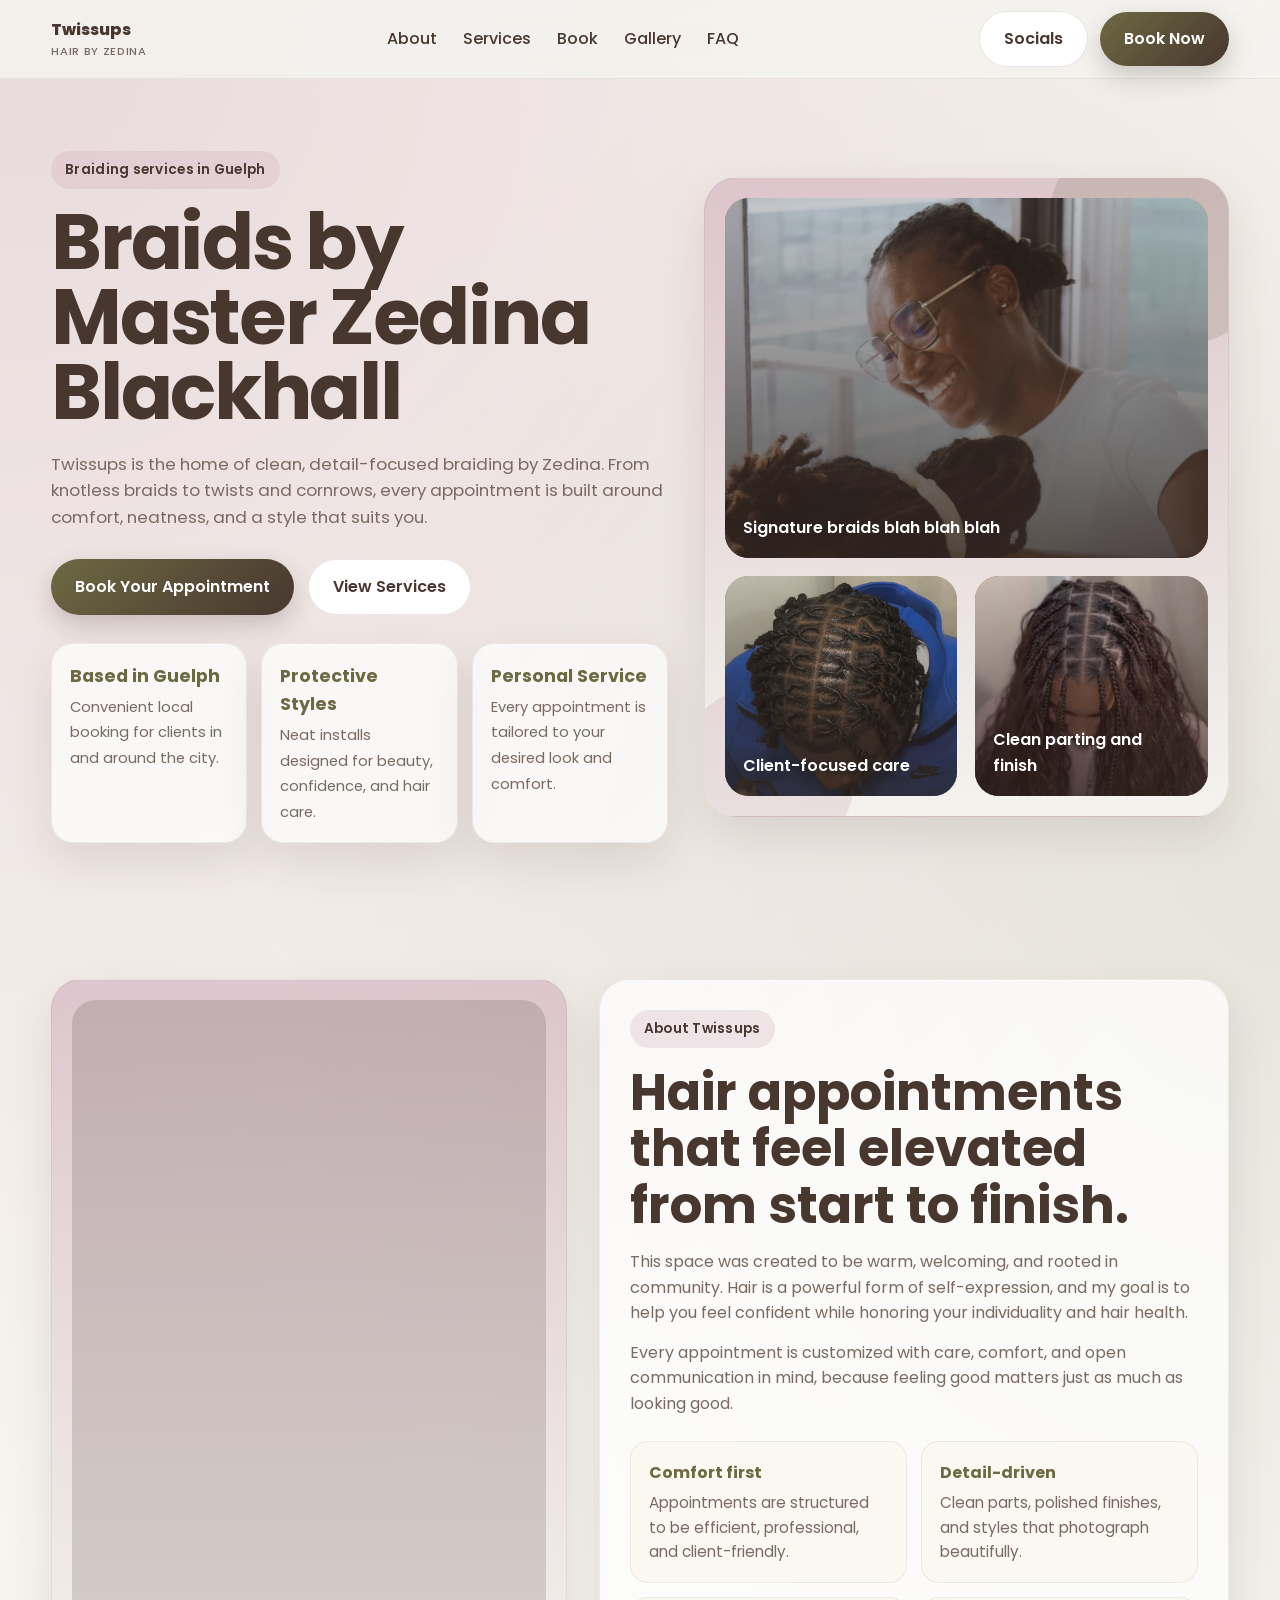
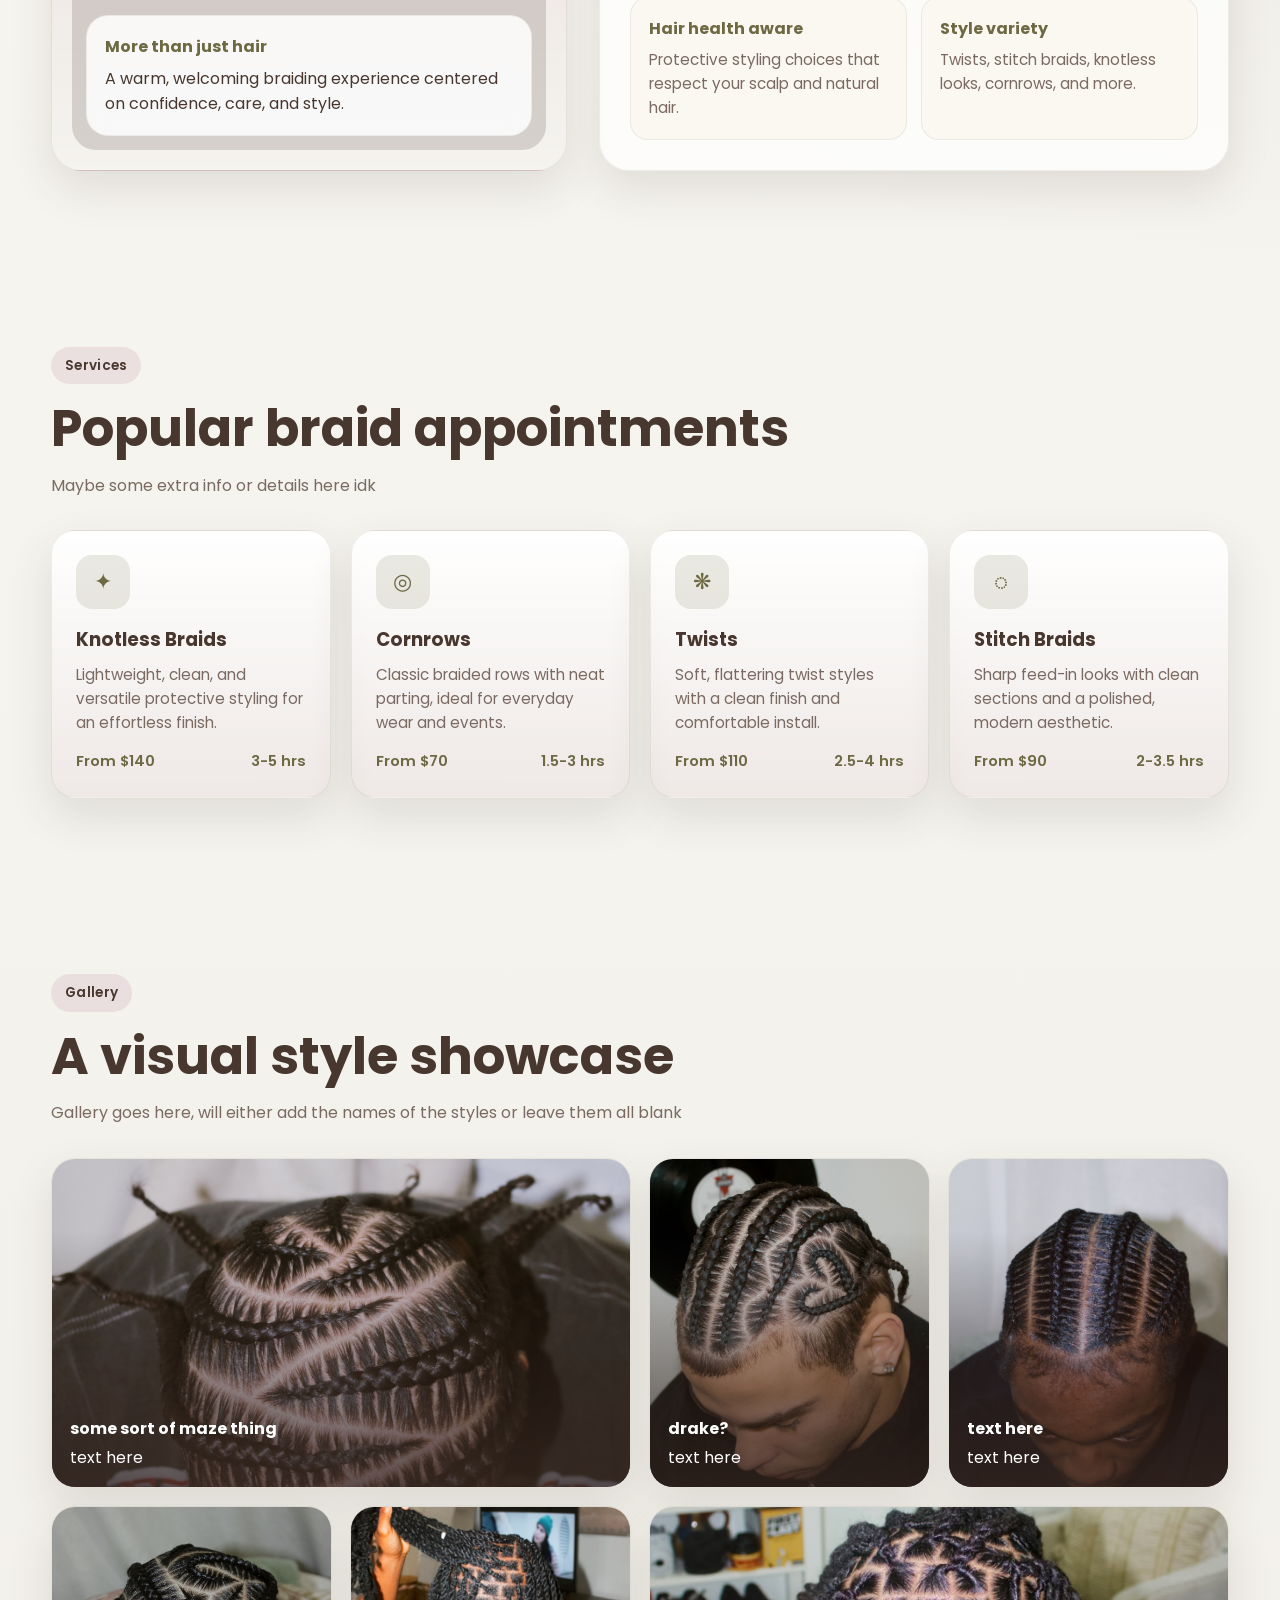
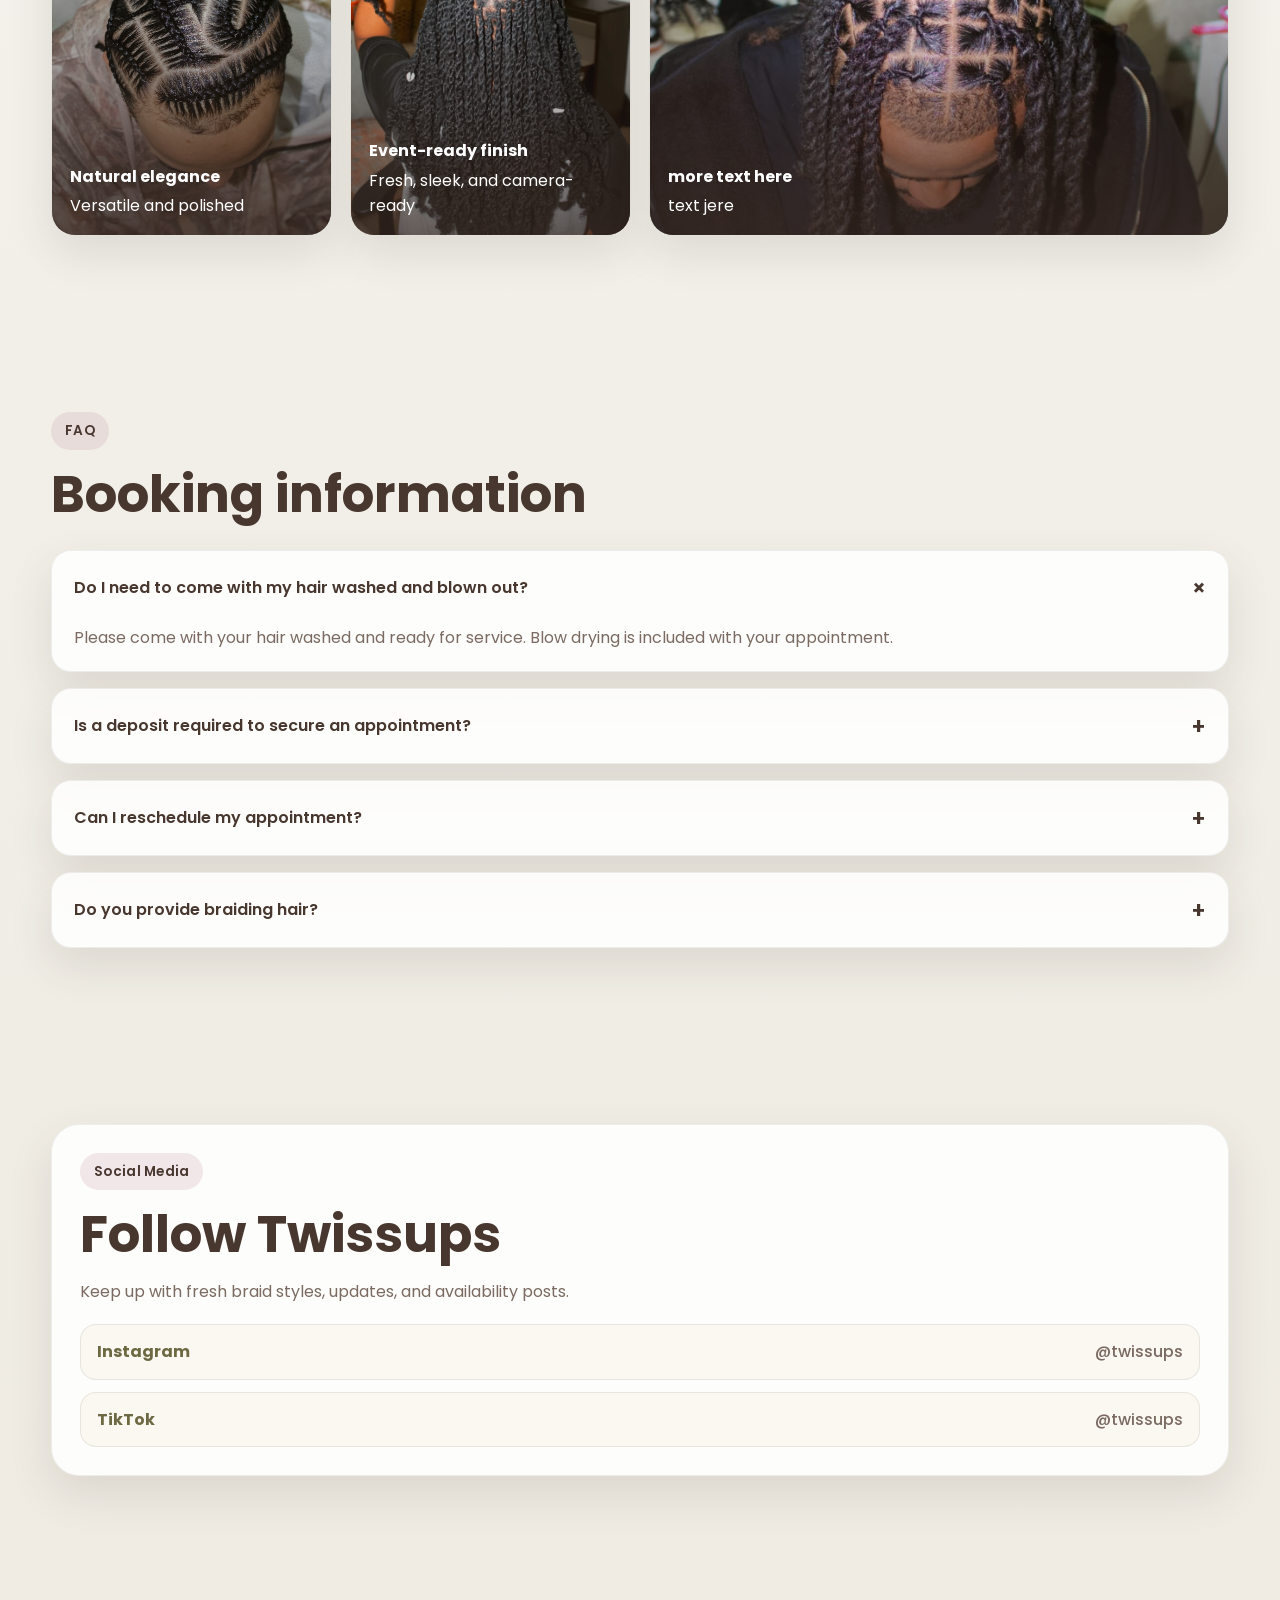
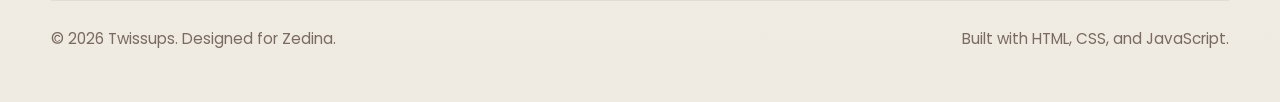
==== commit 3998a7d0: "added booking details such as detangled hair, 20 dollars fee, etc" ====
--- a/index.html
+++ b/index.html
@@ -287,7 +287,7 @@
             </button>
             <div class="faq-answer">
               <p>
-                You must arrive washed, detangled, and blow-dried unless otherwise specified in your appointment details.
+                Please come with your hair washed and ready for service. Blow drying is included with your appointment.
               </p>
             </div>
           </div>
@@ -299,7 +299,7 @@
             </button>
             <div class="faq-answer">
               <p>
-                A non-refundable $20 deposit is required that goes toward the final service total.
+                A $20 non-refundable deposit is required to secure your appointment and will be applied toward your final service total.
               </p>
             </div>
           </div>
--- a/styles.css
+++ b/styles.css
@@ -1,16 +1,20 @@
 :root {
-  --bg: #f7eef5;
-  --bg-soft: #f3dce9;
-  --card: #fff8fc;
-  --card-2: #f9f2f7;
-  --text: #4d2d45;
-  --muted: #7e6277;
-  --primary: #8c1d4f;
-  --primary-dark: #5f0f32;
-  --accent: #d7adc6;
-  --accent-2: #b983a6;
+  --bg: #f4f3ee;
+  --bg-soft: #e6d3dc;
+  --card: #fbf8f2;
+  --card-2: #efe8dd;
+  --text: #48372f;
+  --muted: #7a6a61;
+  --primary: #48372f;
+  --primary-dark: #6d6943;
+  --accent: #6d6943;
+  --accent-2: #c8a1b1;
   --white: #ffffff;
-  --shadow: 0 14px 40px rgba(92, 31, 64, 0.12);
+  --bg-rgb: 244, 243, 238;
+  --primary-rgb: 72, 55, 47;
+  --accent-rgb: 109, 105, 67;
+  --accent-2-rgb: 200, 161, 177;
+  --shadow: 0 18px 44px rgba(72, 55, 47, 0.12);
   --radius-xl: 28px;
   --radius-lg: 22px;
   --radius-md: 16px;
@@ -32,8 +36,9 @@
   font-family: "Poppins", sans-serif;
   color: var(--text);
   background:
-    radial-gradient(circle at top left, rgba(215, 173, 198, 0.4), transparent 28%),
-    linear-gradient(180deg, #f9f2f7 0%, #f7eef5 45%, #fffafc 100%);
+    radial-gradient(circle at top left, rgba(var(--accent-2-rgb), 0.34), transparent 30%),
+    radial-gradient(circle at right 18%, rgba(var(--accent-rgb), 0.12), transparent 24%),
+    linear-gradient(180deg, #faf7f1 0%, var(--bg) 48%, #efebe2 100%);
   line-height: 1.6;
 }
 
@@ -58,7 +63,7 @@
 
 .eyebrow {
   display: inline-block;
-  background: rgba(140, 29, 79, 0.08);
+  background: rgba(var(--accent-2-rgb), 0.24);
   color: var(--primary);
   padding: 8px 14px;
   border-radius: 999px;
@@ -95,21 +100,21 @@
 }
 
 .btn-primary {
-  background: linear-gradient(135deg, var(--primary), var(--primary-dark));
+  background: linear-gradient(135deg, var(--accent), var(--primary));
   color: var(--white);
   padding: 14px 24px;
-  box-shadow: 0 10px 24px rgba(95, 15, 50, 0.25);
+  box-shadow: 0 10px 24px rgba(var(--primary-rgb), 0.24);
 }
 
 .btn-primary:hover {
   transform: translateY(-2px);
-  box-shadow: 0 14px 28px rgba(95, 15, 50, 0.28);
+  box-shadow: 0 14px 28px rgba(var(--primary-rgb), 0.3);
 }
 
 .btn-secondary {
   background: var(--white);
   color: var(--primary);
-  border: 1px solid rgba(140, 29, 79, 0.12);
+  border: 1px solid rgba(var(--primary-rgb), 0.12);
   padding: 14px 24px;
 }
 
@@ -128,9 +133,9 @@
   position: sticky;
   top: 0;
   z-index: 1000;
-  background: rgba(255, 250, 252, 0.84);
+  background: rgba(var(--bg-rgb), 0.88);
   backdrop-filter: blur(14px);
-  border-bottom: 1px solid rgba(140, 29, 79, 0.08);
+  border-bottom: 1px solid rgba(var(--primary-rgb), 0.08);
 }
 
 .nav-inner {
@@ -146,19 +151,19 @@
   align-items: center;
   gap: 12px;
   font-weight: 800;
-  color: var(--primary-dark);
+  color: var(--primary);
 }
 
 .brand-mark {
   width: 44px;
   height: 44px;
   border-radius: 14px;
-  background: linear-gradient(135deg, var(--primary), #c25b8b);
+  background: linear-gradient(135deg, var(--accent), var(--primary));
   color: white;
   display: grid;
   place-items: center;
   font-size: 1rem;
-  box-shadow: 0 10px 20px rgba(140, 29, 79, 0.22);
+  box-shadow: 0 10px 20px rgba(var(--primary-rgb), 0.22);
 }
 
 .brand small {
@@ -190,7 +195,7 @@
   bottom: -6px;
   width: 0;
   height: 2px;
-  background: var(--primary);
+  background: var(--accent);
   transition: width 0.25s ease;
 }
 
@@ -209,7 +214,7 @@
   width: 46px;
   height: 46px;
   border-radius: 14px;
-  border: 1px solid rgba(140, 29, 79, 0.1);
+  border: 1px solid rgba(var(--primary-rgb), 0.1);
   background: var(--white);
   font-size: 1.2rem;
   cursor: pointer;
@@ -255,8 +260,8 @@
 }
 
 .hero-point {
-  background: rgba(255, 255, 255, 0.72);
-  border: 1px solid rgba(140, 29, 79, 0.08);
+  background: rgba(255, 255, 255, 0.68);
+  border: 1px solid rgba(var(--primary-rgb), 0.08);
   border-radius: var(--radius-lg);
   padding: 18px;
   box-shadow: var(--shadow);
@@ -279,11 +284,11 @@
 }
 
 .hero-card {
-  background: linear-gradient(180deg, #efd7e6 0%, #f6edf3 100%);
+  background: linear-gradient(180deg, rgba(var(--accent-2-rgb), 0.48) 0%, rgba(var(--bg-rgb), 0.96) 100%);
   border-radius: 34px;
   padding: 20px;
   box-shadow: var(--shadow);
-  border: 1px solid rgba(140, 29, 79, 0.08);
+  border: 1px solid rgba(var(--primary-rgb), 0.08);
   position: relative;
   overflow: hidden;
   min-height: 620px;
@@ -300,7 +305,7 @@
 .hero-card::before {
   width: 240px;
   height: 240px;
-  background: rgba(140, 29, 79, 0.08);
+  background: rgba(var(--accent-rgb), 0.18);
   top: -70px;
   right: -60px;
 }
@@ -308,7 +313,7 @@
 .hero-card::after {
   width: 180px;
   height: 180px;
-  background: rgba(185, 131, 166, 0.18);
+  background: rgba(var(--accent-2-rgb), 0.26);
   bottom: -50px;
   left: -30px;
 }
@@ -319,7 +324,7 @@
   position: relative;
   z-index: 1;
   overflow: hidden;
-  background: linear-gradient(135deg, #a15e84, #eed8e7);
+  background: linear-gradient(135deg, #7d7750, #c8a1b1);
   min-height: 220px;
   display: flex;
   align-items: flex-end;
@@ -339,7 +344,7 @@
 }
 
 .image-overlay {
-  background: linear-gradient(180deg, transparent 0%, rgba(60, 18, 38, 0.72) 100%);
+  background: linear-gradient(180deg, transparent 0%, rgba(48, 36, 31, 0.74) 100%);
   position: absolute;
   inset: 0;
   z-index: 1;
@@ -362,19 +367,19 @@
 
 .mock-photo.one {
   background-image:
-    linear-gradient(rgba(96, 48, 70, 0.22), rgba(96, 48, 70, 0.22)),
+    linear-gradient(rgba(72, 55, 47, 0.2), rgba(72, 55, 47, 0.2)),
     url('imgs/img7.jpeg');
 }
 
 .mock-photo.two {
   background-image:
-    linear-gradient(rgba(96, 48, 70, 0.18), rgba(96, 48, 70, 0.18)),
+    linear-gradient(rgba(109, 105, 67, 0.16), rgba(109, 105, 67, 0.16)),
     url('imgs/img8.png');
 }
 
 .mock-photo.three {
   background-image:
-    linear-gradient(rgba(96, 48, 70, 0.2), rgba(96, 48, 70, 0.2)),
+    linear-gradient(rgba(72, 55, 47, 0.18), rgba(72, 55, 47, 0.18)),
     url('imgs/img9.png');
 }
 
@@ -389,14 +394,14 @@
 .about-card,
 .about-text {
   background: rgba(255, 255, 255, 0.72);
-  border: 1px solid rgba(140, 29, 79, 0.08);
+  border: 1px solid rgba(var(--primary-rgb), 0.08);
   border-radius: 30px;
   padding: 30px;
   box-shadow: var(--shadow);
 }
 
 .about-card {
-  background: linear-gradient(180deg, #e9c9dc 0%, #f8eff5 100%);
+  background: linear-gradient(180deg, rgba(var(--accent-2-rgb), 0.5) 0%, rgba(var(--bg-rgb), 0.92) 100%);
   min-height: 460px;
   position: relative;
   overflow: hidden;
@@ -407,7 +412,7 @@
   inset: 20px;
   border-radius: 24px;
   background:
-    linear-gradient(rgba(76, 29, 53, 0.18), rgba(76, 29, 53, 0.18)),
+    linear-gradient(rgba(72, 55, 47, 0.18), rgba(72, 55, 47, 0.18)),
     url('imgs/zedina.jpeg') center/cover no-repeat;
 }
 
@@ -420,7 +425,7 @@
   backdrop-filter: blur(10px);
   border-radius: 22px;
   padding: 18px;
-  border: 1px solid rgba(140, 29, 79, 0.08);
+  border: 1px solid rgba(var(--primary-rgb), 0.08);
 }
 
 .about-float h4 {
@@ -442,7 +447,7 @@
 
 .highlight {
   background: var(--card);
-  border: 1px solid rgba(140, 29, 79, 0.08);
+  border: 1px solid rgba(var(--primary-rgb), 0.08);
   border-radius: 18px;
   padding: 18px;
 }
@@ -467,17 +472,17 @@
 }
 
 .service-card {
-  background: linear-gradient(180deg, rgba(255,255,255,0.95), rgba(249,242,247,0.95));
+  background: linear-gradient(180deg, rgba(255, 255, 255, 0.95), rgba(var(--accent-2-rgb), 0.12));
   border-radius: 24px;
   padding: 24px;
-  border: 1px solid rgba(140, 29, 79, 0.08);
+  border: 1px solid rgba(var(--primary-rgb), 0.08);
   box-shadow: var(--shadow);
   transition: transform 0.25s ease, box-shadow 0.25s ease;
 }
 
 .service-card:hover {
   transform: translateY(-6px);
-  box-shadow: 0 18px 34px rgba(92, 31, 64, 0.15);
+  box-shadow: 0 18px 34px rgba(var(--primary-rgb), 0.16);
 }
 
 .service-icon {
@@ -486,8 +491,8 @@
   border-radius: 16px;
   display: grid;
   place-items: center;
-  background: rgba(140, 29, 79, 0.08);
-  color: var(--primary);
+  background: rgba(var(--accent-rgb), 0.14);
+  color: var(--accent);
   font-size: 1.4rem;
   margin-bottom: 16px;
 }
@@ -526,7 +531,7 @@
   background: rgba(255, 255, 255, 0.8);
   border-radius: 30px;
   padding: 30px;
-  border: 1px solid rgba(140, 29, 79, 0.08);
+  border: 1px solid rgba(var(--primary-rgb), 0.08);
   box-shadow: var(--shadow);
 }
 
@@ -546,7 +551,7 @@
   padding: 14px 16px;
   border-radius: 16px;
   background: var(--card);
-  border: 1px solid rgba(140, 29, 79, 0.06);
+  border: 1px solid rgba(var(--primary-rgb), 0.06);
 }
 
 .booking-card form {
@@ -575,7 +580,7 @@
 .field input,
 .field select,
 .field textarea {
-  border: 1px solid rgba(140, 29, 79, 0.12);
+  border: 1px solid rgba(var(--primary-rgb), 0.12);
   background: var(--white);
   border-radius: 16px;
   padding: 14px 16px;
@@ -590,12 +595,12 @@
 .field select:focus,
 .field textarea:focus {
   border-color: var(--accent-2);
-  box-shadow: 0 0 0 4px rgba(185, 131, 166, 0.12);
+  box-shadow: 0 0 0 4px rgba(var(--accent-2-rgb), 0.18);
 }
 
 .field select:disabled {
-  background: #f6f0f4;
-  color: #9c8192;
+  background: #efe8df;
+  color: #9a8e87;
   cursor: not-allowed;
 }
 
@@ -608,31 +613,31 @@
   border-radius: 14px;
   padding: 12px 14px;
   font-size: 0.92rem;
-  border: 1px solid rgba(140, 29, 79, 0.08);
+  border: 1px solid rgba(var(--primary-rgb), 0.08);
   background: var(--card);
   color: var(--muted);
 }
 
 .availability-status[data-tone="success"] {
-  background: #eff9f0;
-  border-color: #cae8ce;
-  color: #2f6940;
+  background: rgba(var(--accent-rgb), 0.12);
+  border-color: rgba(var(--accent-rgb), 0.26);
+  color: var(--accent);
 }
 
 .availability-status[data-tone="warning"] {
-  background: #fff7e8;
-  border-color: #f2d6a1;
-  color: #856103;
+  background: #f4ebd8;
+  border-color: #d7bf8d;
+  color: #6a5732;
 }
 
 .availability-status[data-tone="danger"] {
-  background: #fff2f1;
-  border-color: #efc6c3;
-  color: #8a2a28;
+  background: #f8ece8;
+  border-color: #d8b5ac;
+  color: #7b4d43;
 }
 
 .booking-calendar {
-  border: 1px solid rgba(140, 29, 79, 0.12);
+  border: 1px solid rgba(var(--primary-rgb), 0.12);
   border-radius: 18px;
   background: rgba(255, 255, 255, 0.96);
   padding: 14px;
@@ -655,7 +660,7 @@
   width: 36px;
   height: 36px;
   border-radius: 10px;
-  border: 1px solid rgba(140, 29, 79, 0.12);
+  border: 1px solid rgba(var(--primary-rgb), 0.12);
   background: var(--white);
   color: var(--primary);
   cursor: pointer;
@@ -691,7 +696,7 @@
 
 .calendar-day {
   border-radius: 12px;
-  border: 1px solid rgba(140, 29, 79, 0.1);
+  border: 1px solid rgba(var(--primary-rgb), 0.1);
   background: var(--white);
   color: var(--text);
   font-weight: 600;
@@ -699,20 +704,20 @@
 }
 
 .calendar-day.available {
-  border-color: rgba(47, 105, 64, 0.35);
-  background: #eff9f0;
-  color: #2f6940;
+  border-color: rgba(var(--accent-rgb), 0.34);
+  background: rgba(var(--accent-rgb), 0.12);
+  color: var(--accent);
 }
 
 .calendar-day.unavailable {
-  border-color: rgba(140, 29, 79, 0.08);
-  background: #f9f4f7;
-  color: #b097a7;
+  border-color: rgba(var(--primary-rgb), 0.08);
+  background: #f3eee5;
+  color: #ab9e96;
   cursor: not-allowed;
 }
 
 .calendar-day.selected {
-  background: linear-gradient(135deg, var(--primary), var(--primary-dark));
+  background: linear-gradient(135deg, var(--accent), var(--primary));
   color: var(--white);
   border-color: transparent;
 }
@@ -720,13 +725,13 @@
 .calendar-day:focus-visible,
 .slot-chip:focus-visible,
 .calendar-btn:focus-visible {
-  outline: 3px solid rgba(185, 131, 166, 0.35);
+  outline: 3px solid rgba(var(--accent-2-rgb), 0.38);
   outline-offset: 1px;
 }
 
 .availability-manager {
   margin-top: 24px;
-  border-top: 1px dashed rgba(140, 29, 79, 0.2);
+  border-top: 1px dashed rgba(var(--primary-rgb), 0.2);
   padding-top: 20px;
 }
 
@@ -761,7 +766,7 @@
 }
 
 .slot-chip {
-  border: 1px solid rgba(140, 29, 79, 0.12);
+  border: 1px solid rgba(var(--primary-rgb), 0.12);
   border-radius: 999px;
   background: var(--white);
   color: var(--text);
@@ -772,7 +777,7 @@
 }
 
 .slot-chip.active {
-  background: linear-gradient(135deg, var(--primary), var(--primary-dark));
+  background: linear-gradient(135deg, var(--accent), var(--primary));
   border-color: transparent;
   color: var(--white);
 }
@@ -789,7 +794,7 @@
 }
 
 .availability-list {
-  border-top: 1px solid rgba(140, 29, 79, 0.08);
+  border-top: 1px solid rgba(var(--primary-rgb), 0.08);
   padding-top: 14px;
 }
 
@@ -806,7 +811,7 @@
 }
 
 .availability-list li {
-  border: 1px solid rgba(140, 29, 79, 0.08);
+  border: 1px solid rgba(var(--primary-rgb), 0.08);
   background: var(--card);
   border-radius: 12px;
   padding: 10px 12px;
@@ -845,7 +850,7 @@
 
 .booking-page-header {
   background: rgba(255, 255, 255, 0.88);
-  border: 1px solid rgba(140, 29, 79, 0.1);
+  border: 1px solid rgba(var(--primary-rgb), 0.1);
   border-radius: 24px;
   padding: 22px;
   box-shadow: var(--shadow);
@@ -856,6 +861,30 @@
   max-width: 700px;
 }
 
+.booking-policy-summary {
+  display: grid;
+  grid-template-columns: repeat(2, minmax(0, 1fr));
+  gap: 14px;
+}
+
+.booking-policy-item {
+  background: rgba(255, 255, 255, 0.72);
+  border: 1px solid rgba(var(--primary-rgb), 0.08);
+  border-radius: 18px;
+  padding: 18px;
+}
+
+.booking-policy-item h3 {
+  font-size: 1rem;
+  color: var(--primary);
+  margin-bottom: 6px;
+}
+
+.booking-policy-item p {
+  color: var(--muted);
+  font-size: 0.95rem;
+}
+
 .booking-top-grid {
   display: grid;
   grid-template-columns: 1.1fr 0.9fr;
@@ -865,7 +894,7 @@
 
 .booking-panel {
   background: rgba(255, 255, 255, 0.9);
-  border: 1px solid rgba(140, 29, 79, 0.1);
+  border: 1px solid rgba(var(--primary-rgb), 0.1);
   border-radius: 24px;
   padding: 22px;
   box-shadow: var(--shadow);
@@ -884,7 +913,7 @@
   height: 8px;
   border-radius: 999px;
   margin-right: 8px;
-  background: var(--primary);
+  background: var(--accent);
   transform: translateY(-1px);
 }
 
@@ -900,7 +929,7 @@
 }
 
 .time-slot-btn {
-  border: 1px solid rgba(140, 29, 79, 0.12);
+  border: 1px solid rgba(var(--primary-rgb), 0.12);
   border-radius: 999px;
   padding: 10px 12px;
   background: var(--white);
@@ -915,7 +944,7 @@
 }
 
 .time-slot-btn.selected {
-  background: linear-gradient(135deg, var(--primary), var(--primary-dark));
+  background: linear-gradient(135deg, var(--accent), var(--primary));
   border-color: transparent;
   color: var(--white);
 }
@@ -925,7 +954,7 @@
   color: var(--muted);
   font-size: 0.93rem;
   background: var(--card);
-  border: 1px solid rgba(140, 29, 79, 0.08);
+  border: 1px solid rgba(var(--primary-rgb), 0.08);
   border-radius: 14px;
   padding: 12px 14px;
 }
@@ -954,9 +983,9 @@
 .form-success {
   display: none;
   margin-top: 18px;
-  background: #eff9f0;
-  border: 1px solid #cae8ce;
-  color: #2f6940;
+  background: rgba(var(--accent-rgb), 0.12);
+  border: 1px solid rgba(var(--accent-rgb), 0.24);
+  color: var(--accent);
   padding: 14px 16px;
   border-radius: 16px;
   font-weight: 500;
@@ -976,7 +1005,7 @@
   border-radius: 24px;
   overflow: hidden;
   box-shadow: var(--shadow);
-  border: 1px solid rgba(140, 29, 79, 0.08);
+  border: 1px solid rgba(var(--primary-rgb), 0.08);
 }
 
 .gallery-item.large {
@@ -987,7 +1016,7 @@
 .gallery-item .overlay {
   position: absolute;
   inset: 0;
-  background: linear-gradient(180deg, transparent 25%, rgba(67, 17, 39, 0.7) 100%);
+  background: linear-gradient(180deg, transparent 22%, rgba(56, 41, 35, 0.74) 100%);
 }
 
 .gallery-caption {
@@ -1035,14 +1064,14 @@
 
 .testimonial {
   background: rgba(255, 255, 255, 0.86);
-  border: 1px solid rgba(140, 29, 79, 0.08);
+  border: 1px solid rgba(var(--primary-rgb), 0.08);
   border-radius: 24px;
   padding: 24px;
   box-shadow: var(--shadow);
 }
 
 .stars {
-  color: #c05b87;
+  color: var(--accent);
   letter-spacing: 0.08em;
   margin-bottom: 14px;
   font-size: 1rem;
@@ -1067,7 +1096,7 @@
 .faq-item {
   background: rgba(255, 255, 255, 0.85);
   border-radius: 20px;
-  border: 1px solid rgba(140, 29, 79, 0.08);
+  border: 1px solid rgba(var(--primary-rgb), 0.08);
   overflow: hidden;
   box-shadow: var(--shadow);
 }
@@ -1123,7 +1152,7 @@
 .contact-card {
   background: rgba(255, 255, 255, 0.86);
   border-radius: 28px;
-  border: 1px solid rgba(140, 29, 79, 0.08);
+  border: 1px solid rgba(var(--primary-rgb), 0.08);
   box-shadow: var(--shadow);
   padding: 28px;
 }
@@ -1146,7 +1175,7 @@
   gap: 14px;
   padding: 14px 16px;
   border-radius: 16px;
-  border: 1px solid rgba(140, 29, 79, 0.1);
+  border: 1px solid rgba(var(--primary-rgb), 0.1);
   background: var(--card);
   transition: transform 0.2s ease, box-shadow 0.2s ease, border-color 0.2s ease;
 }
@@ -1162,8 +1191,8 @@
 
 .social-link:hover {
   transform: translateY(-2px);
-  border-color: rgba(140, 29, 79, 0.2);
-  box-shadow: 0 10px 24px rgba(92, 31, 64, 0.12);
+  border-color: rgba(var(--accent-rgb), 0.28);
+  box-shadow: 0 10px 24px rgba(var(--primary-rgb), 0.12);
 }
 
 .contact-list {
@@ -1190,7 +1219,7 @@
 .newsletter-form input {
   flex: 1 1 260px;
   min-width: 0;
-  border: 1px solid rgba(140, 29, 79, 0.12);
+  border: 1px solid rgba(var(--primary-rgb), 0.12);
   border-radius: 999px;
   padding: 14px 18px;
   font-family: inherit;
@@ -1207,7 +1236,7 @@
   gap: 20px;
   align-items: center;
   padding-top: 26px;
-  border-top: 1px solid rgba(140, 29, 79, 0.08);
+  border-top: 1px solid rgba(var(--primary-rgb), 0.08);
   color: var(--muted);
   font-size: 0.95rem;
   flex-wrap: wrap;
@@ -1217,7 +1246,7 @@
 .modal {
   position: fixed;
   inset: 0;
-  background: rgba(49, 20, 36, 0.55);
+  background: rgba(48, 36, 31, 0.56);
   display: none;
   align-items: center;
   justify-content: center;
@@ -1282,6 +1311,10 @@
   .booking-top-grid {
     grid-template-columns: 1fr;
   }
+
+  .booking-policy-summary {
+    grid-template-columns: 1fr;
+  }
 }
 
 @media (max-width: 840px) {
@@ -1302,8 +1335,8 @@
     right: 4%;
     display: flex;
     flex-direction: column;
-    background: rgba(255, 250, 252, 0.98);
-    border: 1px solid rgba(140, 29, 79, 0.08);
+    background: rgba(var(--bg-rgb), 0.98);
+    border: 1px solid rgba(var(--primary-rgb), 0.08);
     border-radius: 22px;
     padding: 18px;
     box-shadow: var(--shadow);
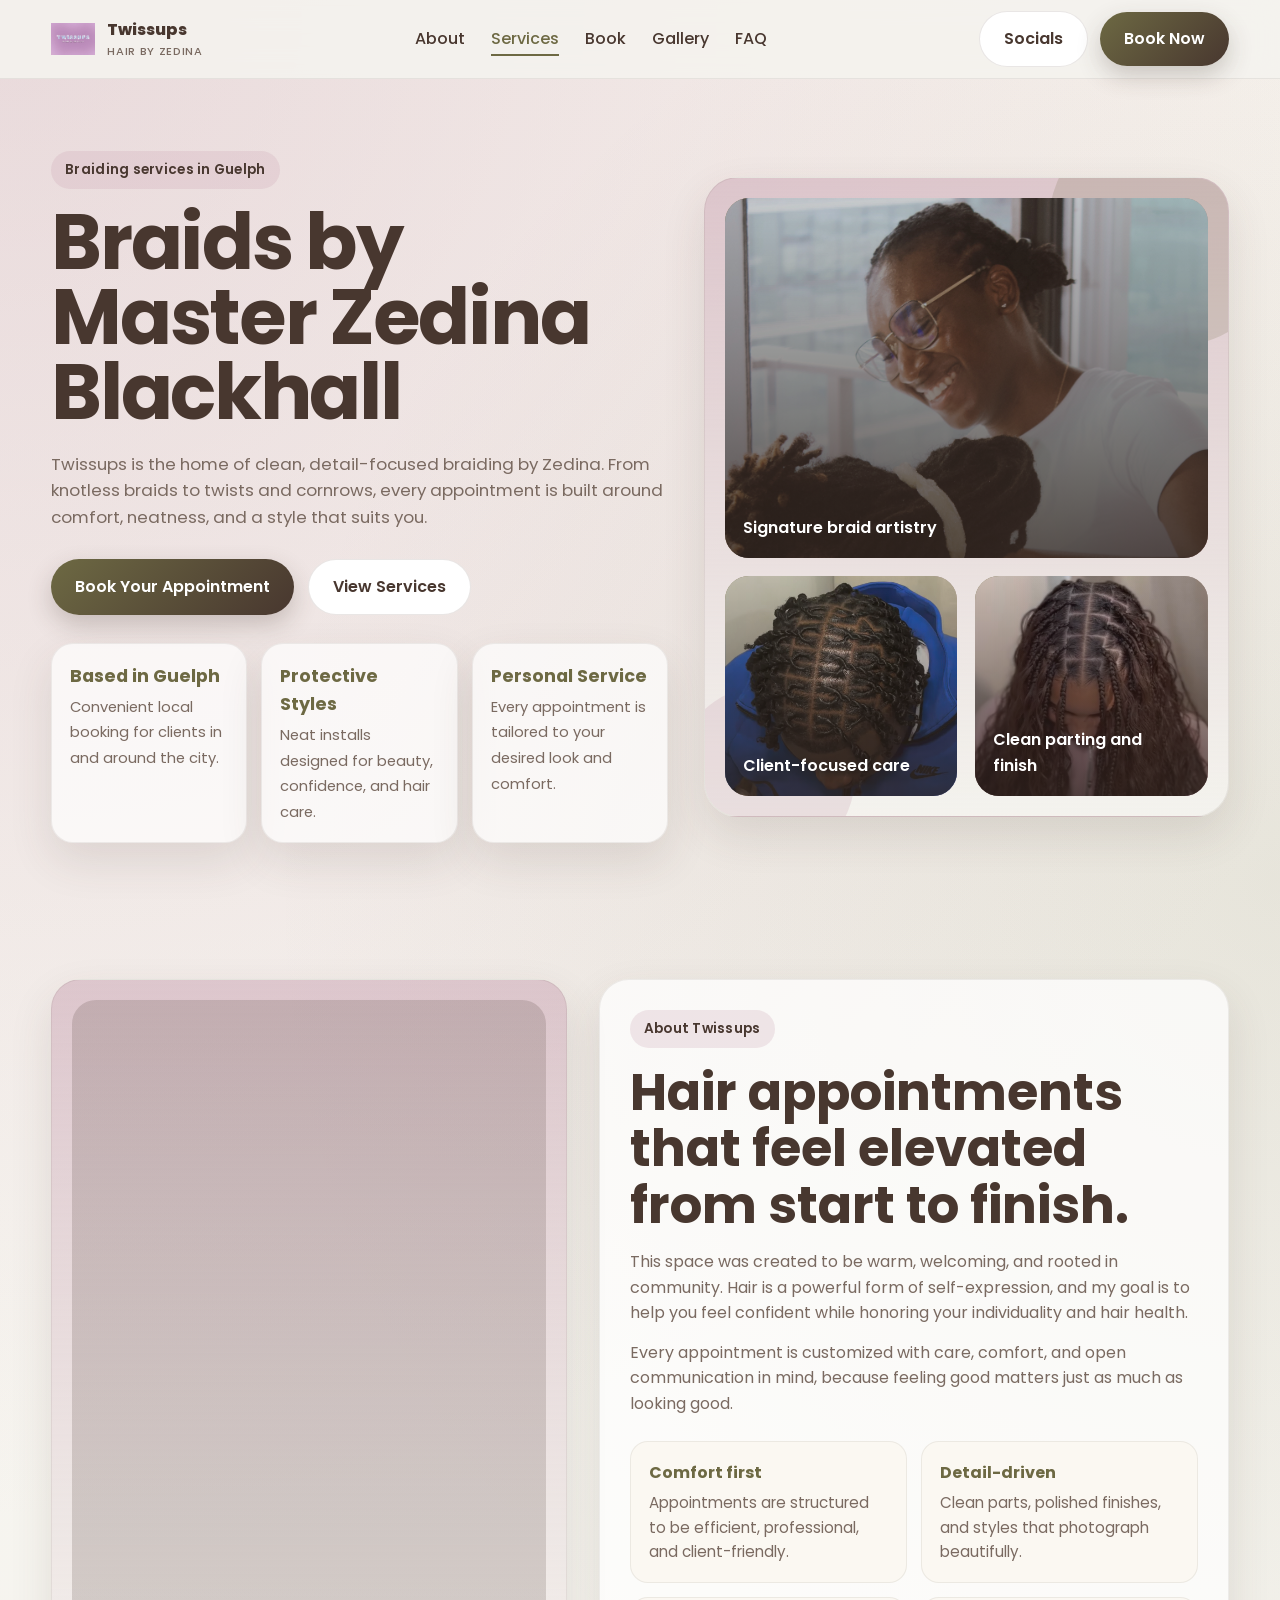
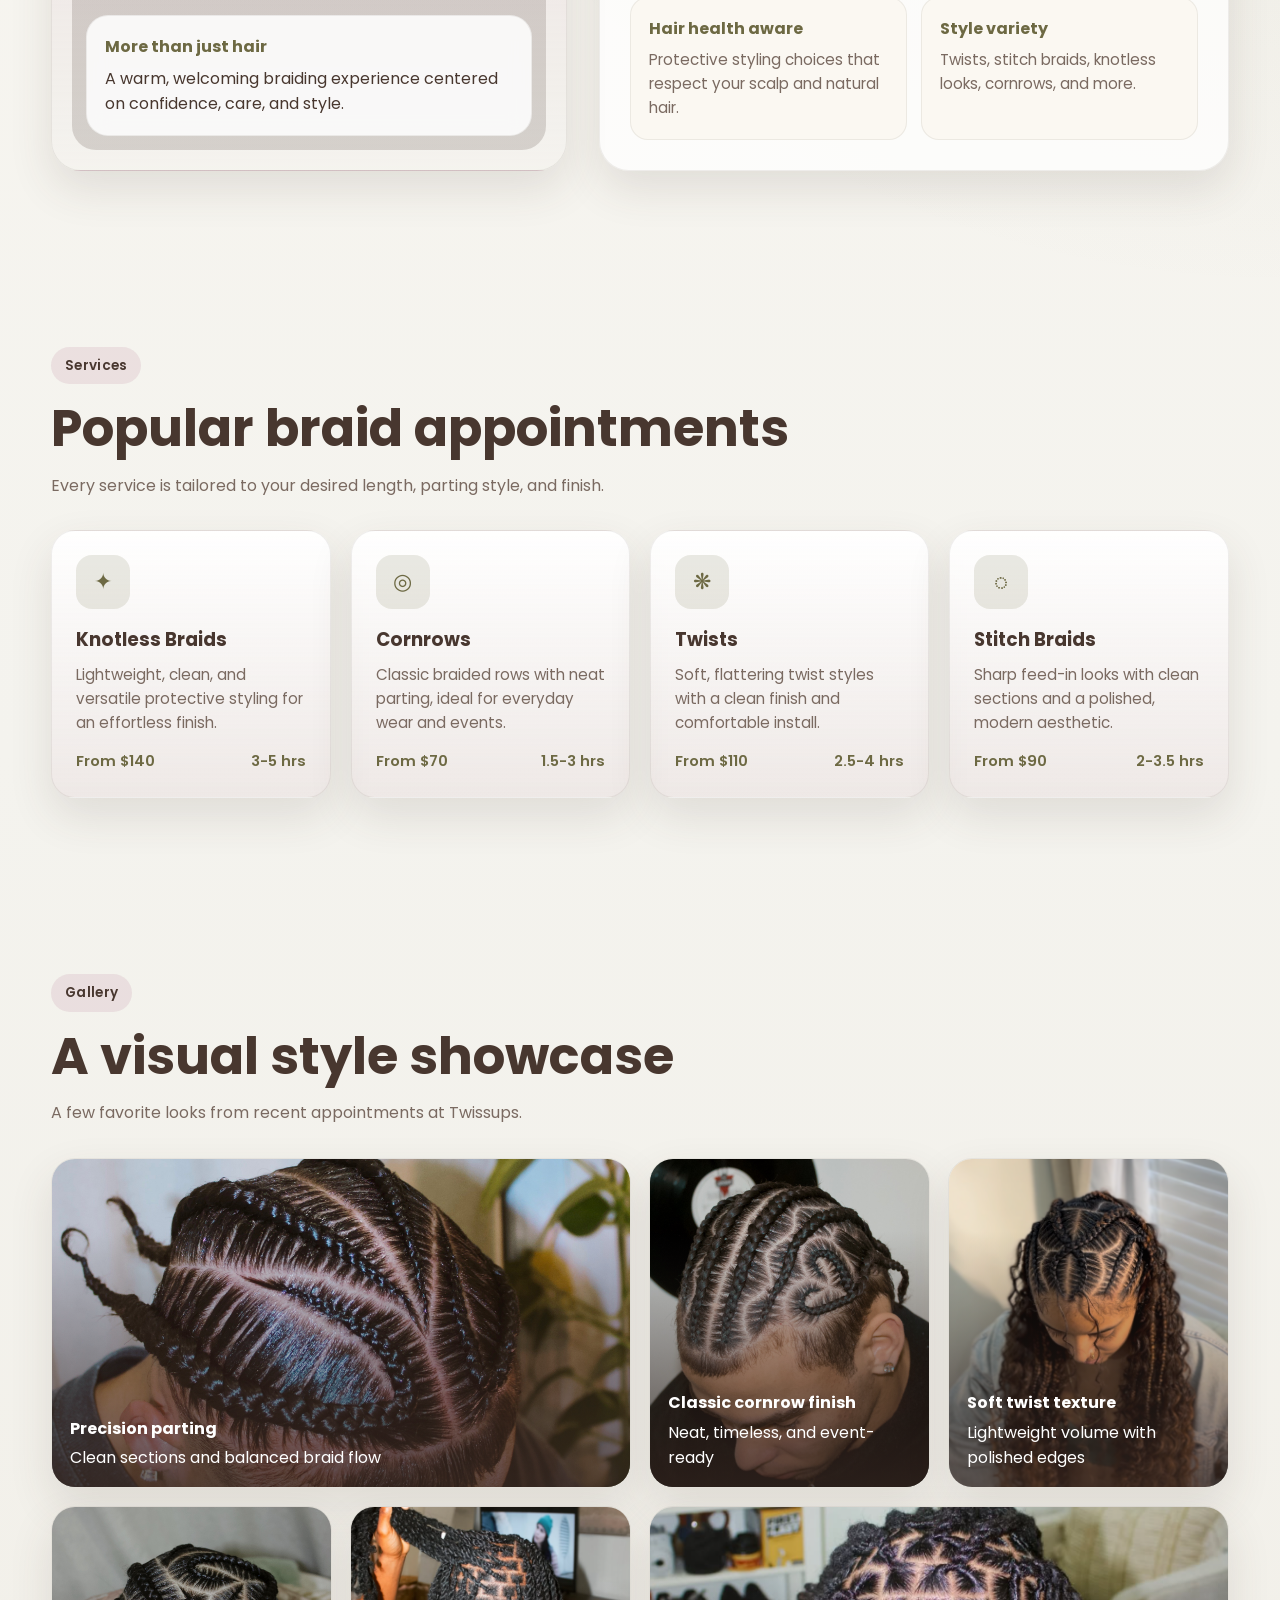
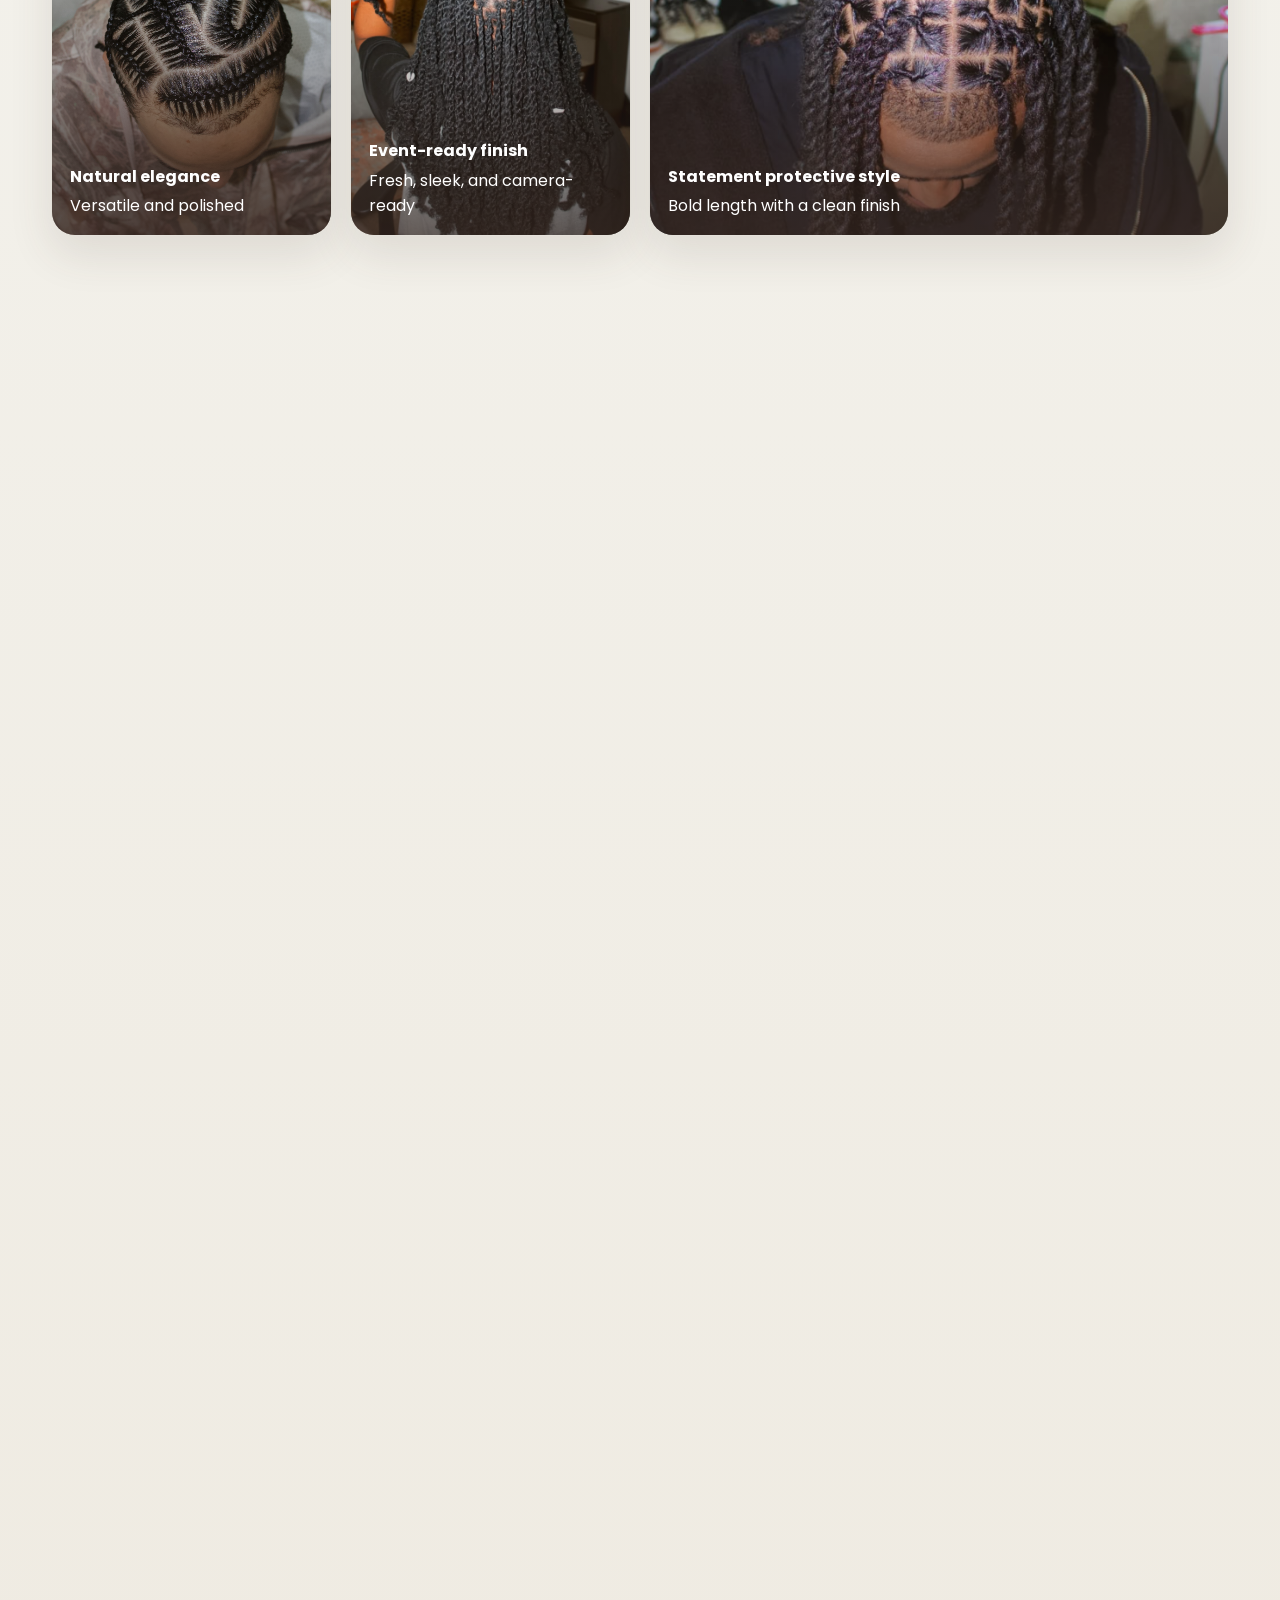
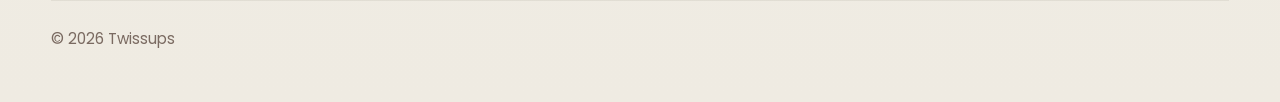
==== commit bf7ae94e: "changed some images and integrated square booking link" ====
--- a/index.html
+++ b/index.html
@@ -20,7 +20,7 @@
   <header class="navbar">
     <div class="container nav-inner">
       <a href="#top" class="brand">
-        <!-- <div class="brand-mark">T</div> -->
+        <img src="imgs/twissups_logo.jpeg" alt="Twissups logo" class="brand-logo" />
         <div>
           Twissups
           <small>Hair by Zedina</small>
@@ -81,7 +81,7 @@
             <div class="hero-main-image">
               <div class="mock-photo one"></div>
               <div class="image-overlay"></div>
-              <div class="image-text">Signature braids blah blah blah</div>
+              <div class="image-text">Signature braid artistry</div>
             </div>
 
             <div class="hero-side-grid">
@@ -160,7 +160,7 @@
         <span class="eyebrow">Services</span>
         <h2 class="section-title">Popular braid appointments</h2>
         <p class="section-subtitle mobile-hide">
-          Maybe some extra info or details here idk
+          Every service is tailored to your desired length, parting style, and finish.
         </p>
 
         <!-- Maybe will replace some of these icons with actual images of each style -->
@@ -213,7 +213,7 @@
         <span class="eyebrow">Gallery</span>
         <h2 class="section-title">A visual style showcase</h2>
         <p class="section-subtitle mobile-hide">
-          Gallery goes here, will either add the names of the styles or leave them all blank
+          A few favorite looks from recent appointments at Twissups.
         </p>
 
         <div class="gallery-grid">
@@ -221,8 +221,8 @@
             <div class="gallery-bg g1"></div>
             <div class="overlay"></div>
             <div class="gallery-caption">
-              <strong>some sort of maze thing</strong>
-              <span>text here</span>
+              <strong>Precision parting</strong>
+              <span>Clean sections and balanced braid flow</span>
             </div>
           </div>
 
@@ -230,8 +230,8 @@
             <div class="gallery-bg g2"></div>
             <div class="overlay"></div>
             <div class="gallery-caption">
-              <strong>drake?</strong>
-              <span>text here</span>
+              <strong>Classic cornrow finish</strong>
+              <span>Neat, timeless, and event-ready</span>
             </div>
           </div>
 
@@ -239,8 +239,8 @@
             <div class="gallery-bg g3"></div>
             <div class="overlay"></div>
             <div class="gallery-caption">
-              <strong>text here</strong>
-              <span>text here</span>
+              <strong>Soft twist texture</strong>
+              <span>Lightweight volume with polished edges</span>
             </div>
           </div>
 
@@ -266,8 +266,8 @@
             <div class="gallery-bg g6"></div>
             <div class="overlay"></div>
             <div class="gallery-caption">
-              <strong>more text here</strong>
-              <span>text jere</span>
+              <strong>Statement protective style</strong>
+              <span>Bold length with a clean finish</span>
             </div>
           </div>
         </div>
@@ -323,7 +323,7 @@
             </button>
             <div class="faq-answer">
               <p>
-                Hell no LOL
+                Please bring your preferred braiding hair unless we discuss a different arrangement before your appointment.
               </p>
             </div>
           </div>
@@ -368,8 +368,8 @@
 
   <footer>
     <div class="container footer-inner">
-      <p>© 2026 Twissups. Designed for Zedina.</p>
-      <p>Built with HTML, CSS, and JavaScript.</p>
+      <p>© 2026 Twissups</p>
+      <!-- <p>Text on the rightside of the footer may go here</p> -->
     </div>
   </footer>
 
--- a/styles.css
+++ b/styles.css
@@ -61,6 +61,17 @@
   padding: 88px 0;
 }
 
+.reveal-on-scroll {
+  opacity: 0;
+  transform: translateY(18px);
+  transition: opacity 0.55s ease, transform 0.55s ease;
+}
+
+.reveal-on-scroll.is-visible {
+  opacity: 1;
+  transform: translateY(0);
+}
+
 .eyebrow {
   display: inline-block;
   background: rgba(var(--accent-2-rgb), 0.24);
@@ -123,6 +134,14 @@
   transform: translateY(-2px);
 }
 
+.btn:focus-visible,
+.menu-btn:focus-visible,
+.social-link:focus-visible,
+.faq-question:focus-visible {
+  outline: 3px solid rgba(var(--accent-2-rgb), 0.42);
+  outline-offset: 2px;
+}
+
 .btn-full {
   width: 100%;
   padding: 15px 20px;
@@ -154,6 +173,13 @@
   color: var(--primary);
 }
 
+.brand-logo {
+  width: 44px;
+  height: 44px;
+  object-fit: contain;
+  display: block;
+}
+
 .brand-mark {
   width: 44px;
   height: 44px;
@@ -186,6 +212,14 @@
   font-weight: 500;
   color: var(--text);
   position: relative;
+}
+
+.nav-links a.active {
+  color: var(--primary-dark);
+}
+
+.nav-links a.active::after {
+  width: 100%;
 }
 
 .nav-links a::after {
@@ -885,6 +919,31 @@
   font-size: 0.95rem;
 }
 
+.booking-calendly-panel {
+  display: grid;
+  gap: 18px;
+}
+
+.booking-calendly-intro p {
+  color: var(--muted);
+}
+
+.booking-calendly-widget {
+  display: block;
+  width: 100%;
+  min-width: 320px;
+  height: 760px;
+  border: 1px solid rgba(var(--primary-rgb), 0.08);
+  border-radius: 22px;
+  overflow: hidden;
+  background: rgba(255, 255, 255, 0.92);
+}
+
+.booking-calendly-actions {
+  display: flex;
+  justify-content: flex-start;
+}
+
 .booking-top-grid {
   display: grid;
   grid-template-columns: 1.1fr 0.9fr;
@@ -1049,7 +1108,7 @@
 
 .g1 { background-image: url('imgs/img1.jpeg'); }
 .g2 { background-image: url('imgs/img2.jpeg'); }
-.g3 { background-image: url('imgs/img4.jpeg'); }
+.g3 { background-image: url('imgs/img10.png'); }
 .g4 { background-image: url('imgs/IMG_6585.jpeg'); }
 .g5 { background-image: url('imgs/img5.png'); }
 .g6 { background-image: url('imgs/img6.png'); }
@@ -1286,6 +1345,19 @@
   margin-bottom: 20px;
 }
 
+@media (prefers-reduced-motion: reduce) {
+  * {
+    scroll-behavior: auto !important;
+    transition-duration: 0.01ms !important;
+    animation-duration: 0.01ms !important;
+  }
+
+  .reveal-on-scroll {
+    opacity: 1;
+    transform: none;
+  }
+}
+
 /* responsive */
 @media (max-width: 1100px) {
   .hero-grid,
@@ -1314,6 +1386,11 @@
 
   .booking-policy-summary {
     grid-template-columns: 1fr;
+  }
+
+  .booking-calendly-widget {
+    min-width: 100%;
+    height: 700px;
   }
 }
 
@@ -1414,6 +1491,10 @@
     border-radius: 20px;
   }
 
+  .booking-calendly-widget {
+    height: 640px;
+  }
+
   .hero-card {
     padding: 14px;
   }
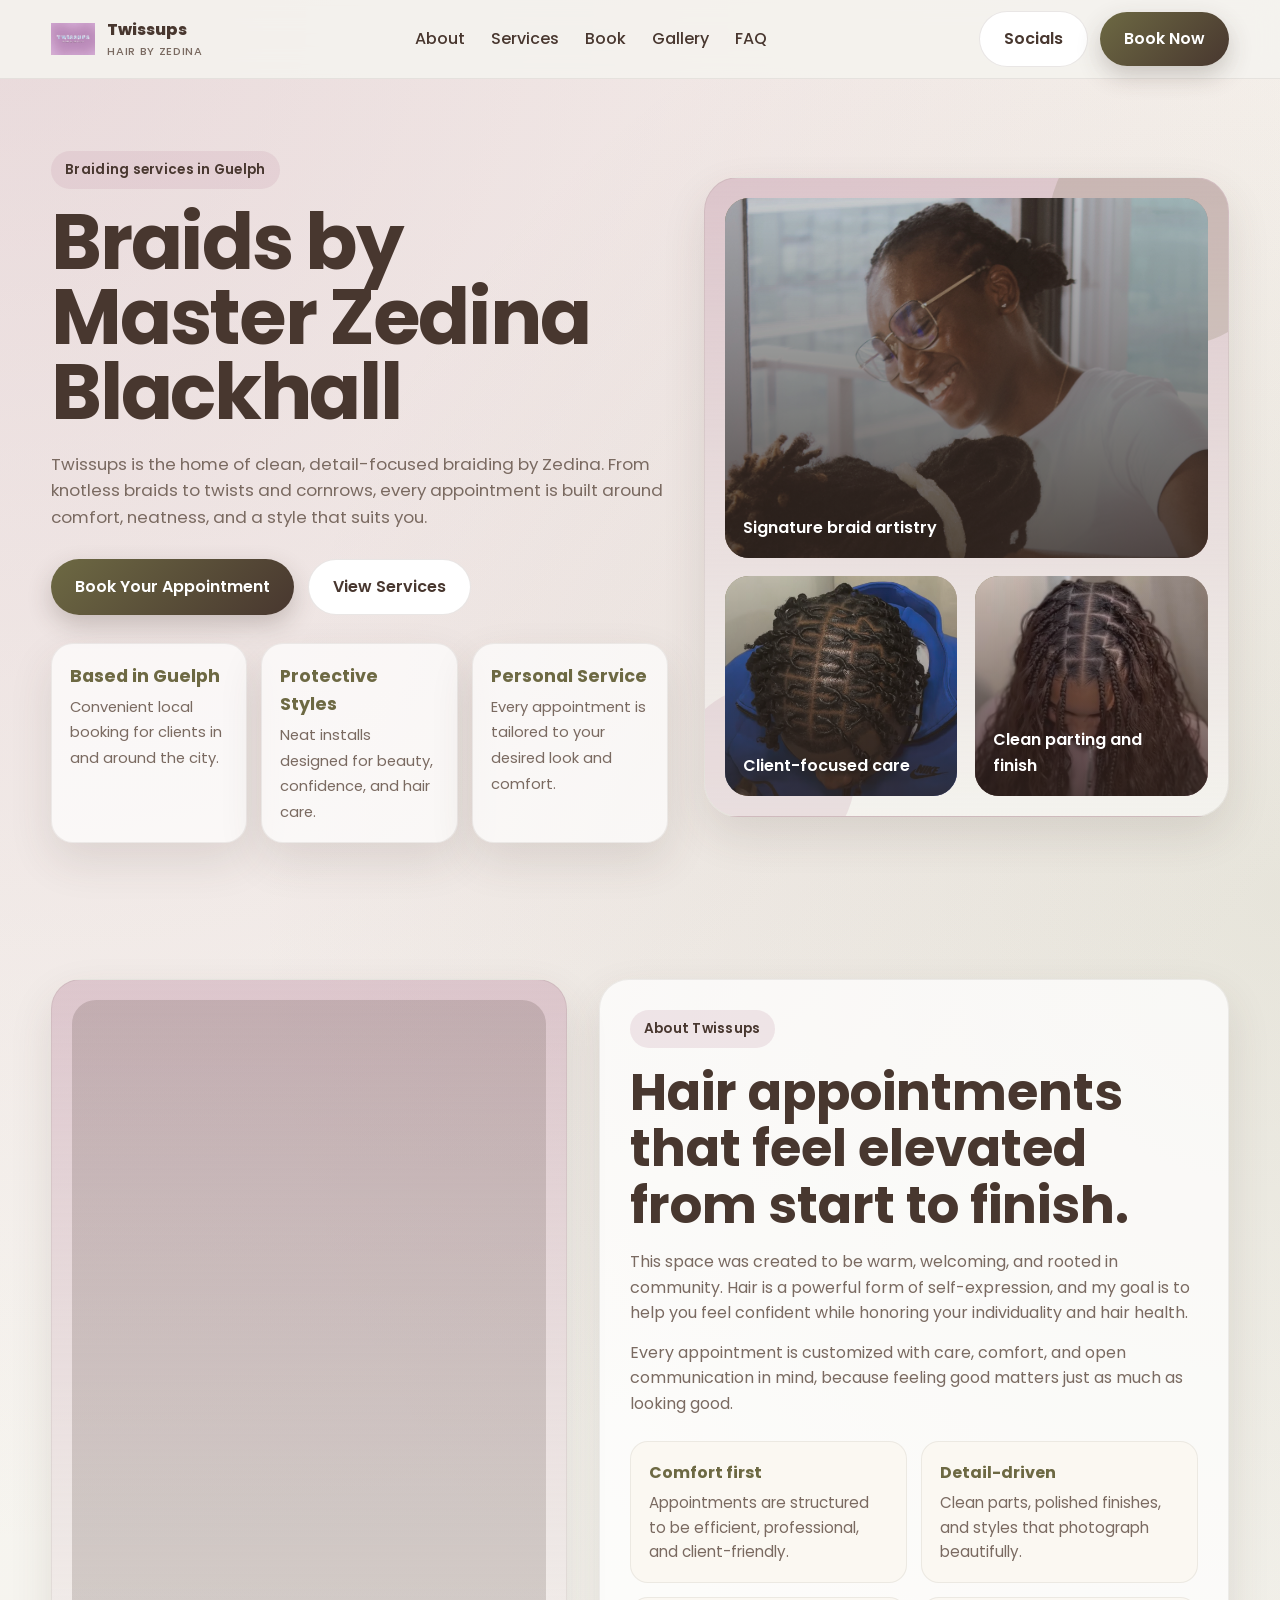
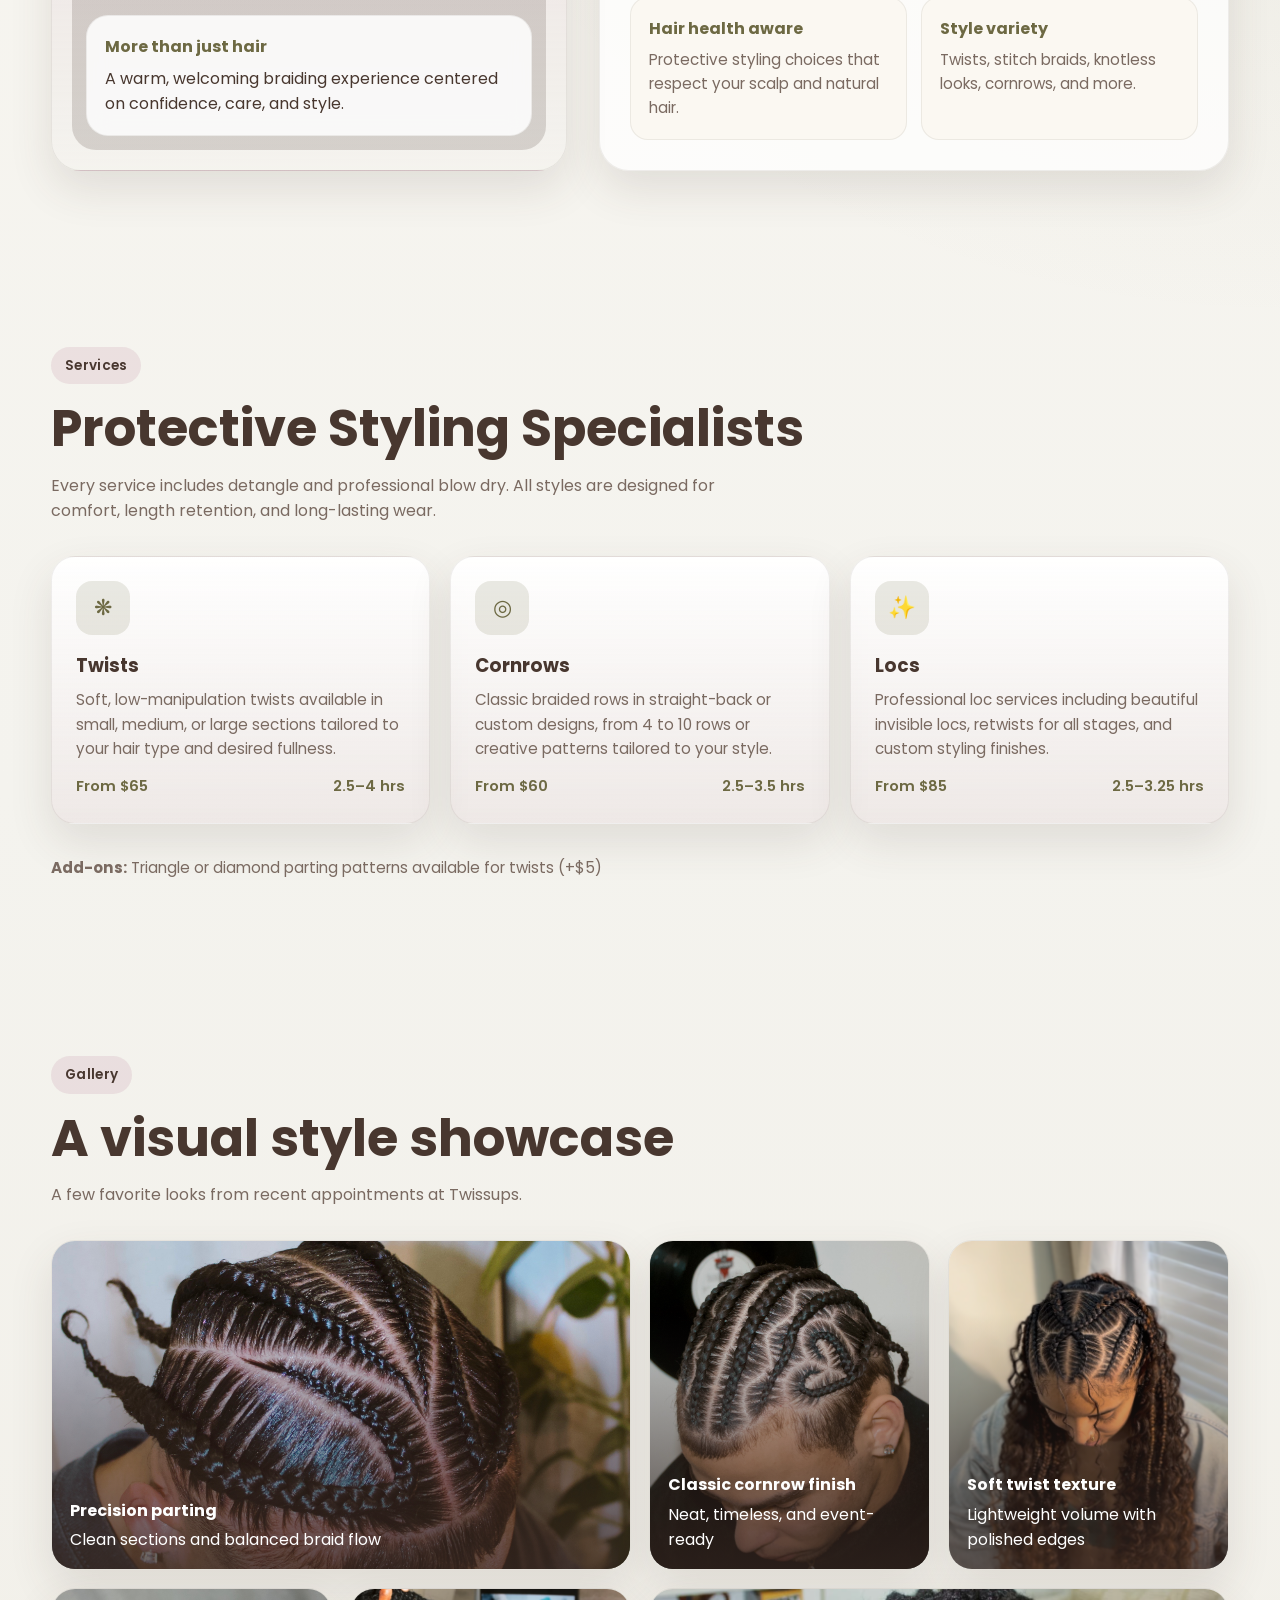
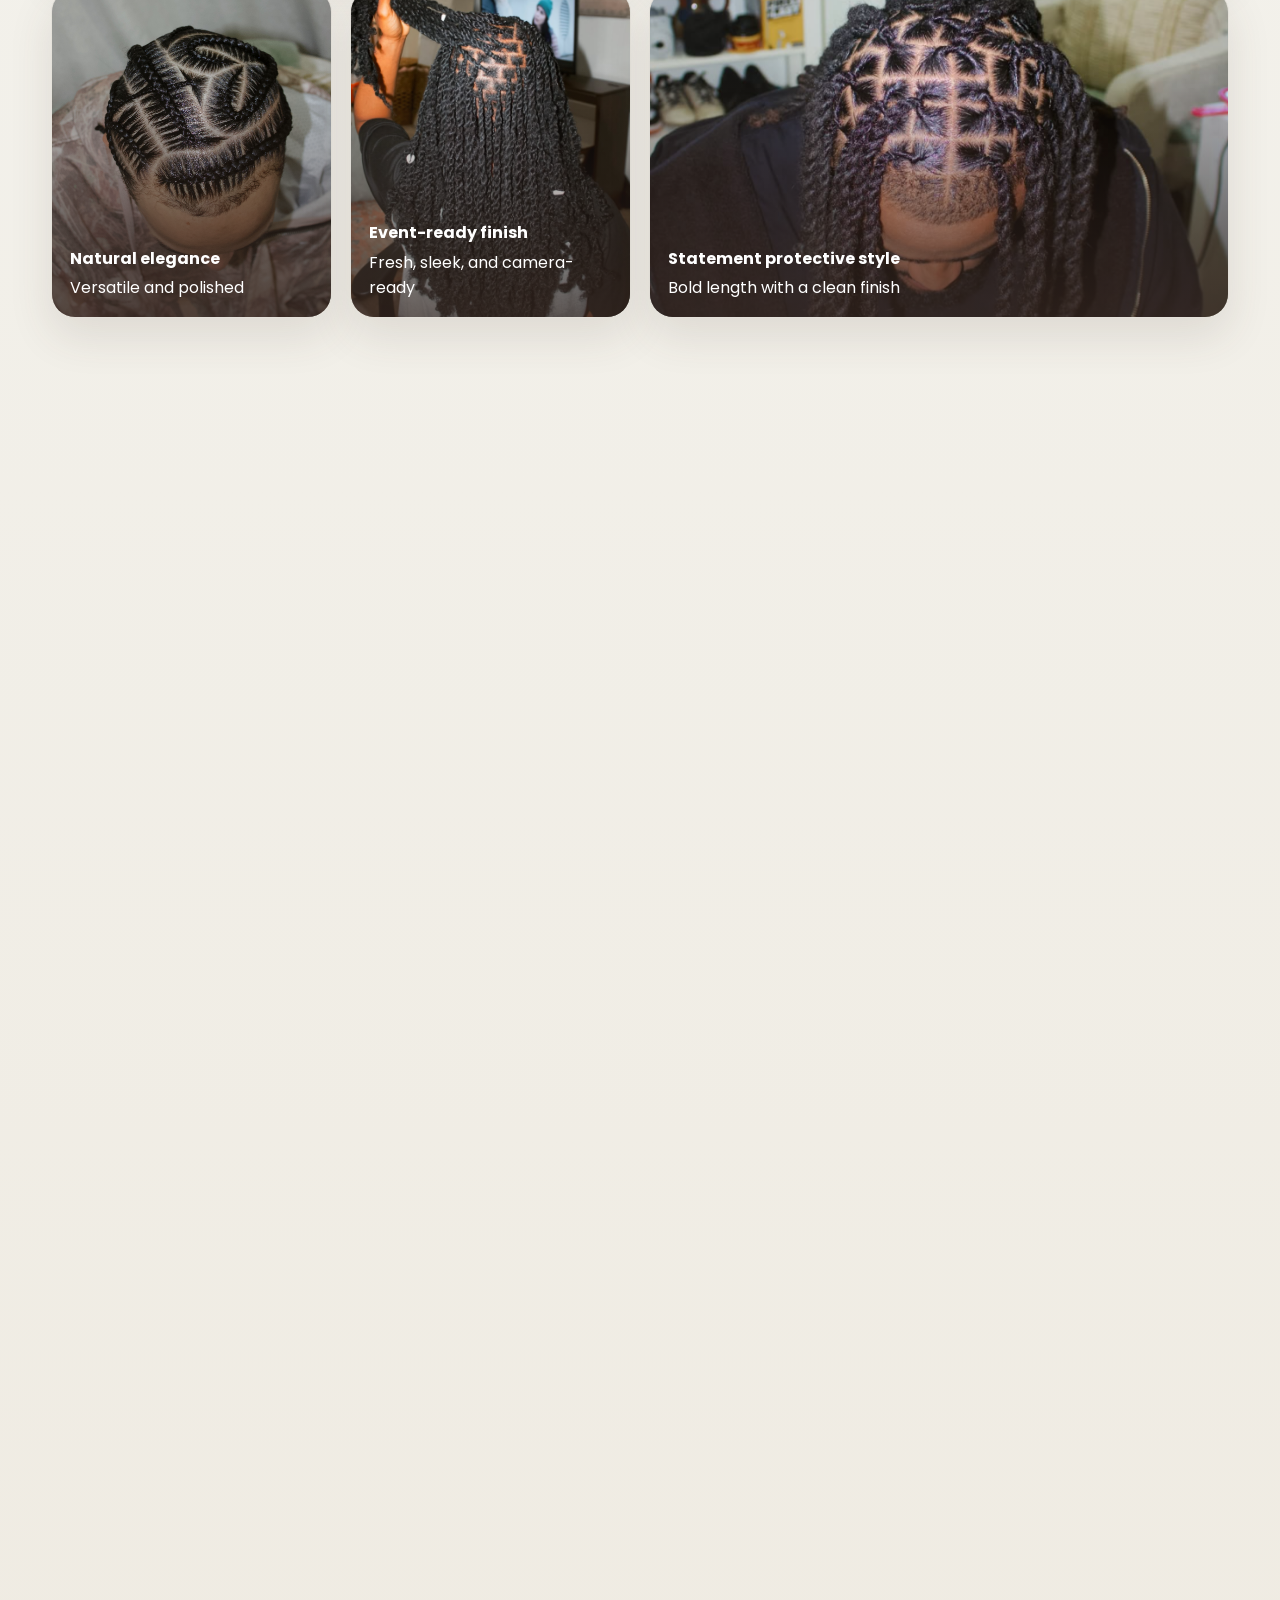
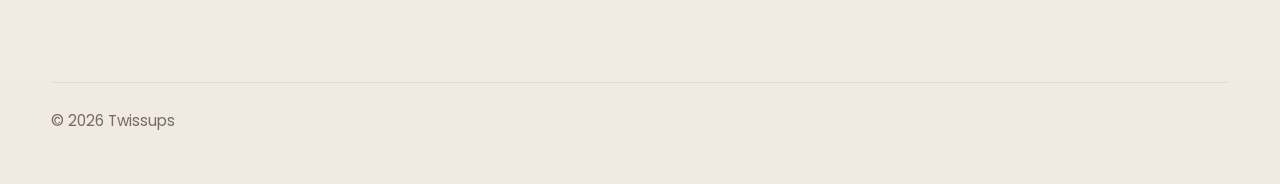
==== commit 738badff: "updated services section" ====
--- a/index.html
+++ b/index.html
@@ -158,53 +158,46 @@
     <section class="section" id="services">
       <div class="container">
         <span class="eyebrow">Services</span>
-        <h2 class="section-title">Popular braid appointments</h2>
+        <h2 class="section-title">Protective Styling Specialists</h2>
         <p class="section-subtitle mobile-hide">
-          Every service is tailored to your desired length, parting style, and finish.
+          Every service includes detangle and professional blow dry. All styles are designed for comfort, length retention, and long-lasting wear.
         </p>
 
-        <!-- Maybe will replace some of these icons with actual images of each style -->
         <div class="services-grid">
           <article class="service-card">
-            <div class="service-icon">✦</div>
-            <h3>Knotless Braids</h3>
-            <p>Lightweight, clean, and versatile protective styling for an effortless finish.</p>
+            <div class="service-icon">❋</div>
+            <h3>Twists</h3>
+            <p>Soft, low-manipulation twists available in small, medium, or large sections tailored to your hair type and desired fullness.</p>
             <div class="service-meta">
-              <span>From $140</span>
-              <span>3-5 hrs</span>
+              <span>From $65</span>
+              <span>2.5–4 hrs</span>
             </div>
           </article>
 
           <article class="service-card">
             <div class="service-icon">◎</div>
             <h3>Cornrows</h3>
-            <p>Classic braided rows with neat parting, ideal for everyday wear and events.</p>
+            <p>Classic braided rows in straight-back or custom designs, from 4 to 10 rows or creative patterns tailored to your style.</p>
             <div class="service-meta">
-              <span>From $70</span>
-              <span>1.5-3 hrs</span>
+              <span>From $60</span>
+              <span>2.5–3.5 hrs</span>
             </div>
           </article>
 
-          <article class="service-card mobile-hide">
-            <div class="service-icon">❋</div>
-            <h3>Twists</h3>
-            <p>Soft, flattering twist styles with a clean finish and comfortable install.</p>
+          <article class="service-card">
+            <div class="service-icon">✨</div>
+            <h3>Locs</h3>
+            <p>Professional loc services including beautiful invisible locs, retwists for all stages, and custom styling finishes.</p>
             <div class="service-meta">
-              <span>From $110</span>
-              <span>2.5-4 hrs</span>
+              <span>From $85</span>
+              <span>2.5–3.25 hrs</span>
             </div>
           </article>
-
-          <article class="service-card mobile-hide">
-            <div class="service-icon">◌</div>
-            <h3>Stitch Braids</h3>
-            <p>Sharp feed-in looks with clean sections and a polished, modern aesthetic.</p>
-            <div class="service-meta">
-              <span>From $90</span>
-              <span>2-3.5 hrs</span>
-            </div>
-          </article>
-        </div>
+        </div>
+
+        <p class="section-subtitle" style="margin-top: 2rem; font-size: 0.95rem;">
+          <strong>Add-ons:</strong> Triangle or diamond parting patterns available for twists (+$5)
+        </p>
       </div>
     </section>
 
--- a/styles.css
+++ b/styles.css
@@ -501,7 +501,7 @@
 .services-grid {
   margin-top: 32px;
   display: grid;
-  grid-template-columns: repeat(4, 1fr);
+  grid-template-columns: repeat(3, 1fr);
   gap: 20px;
 }
 
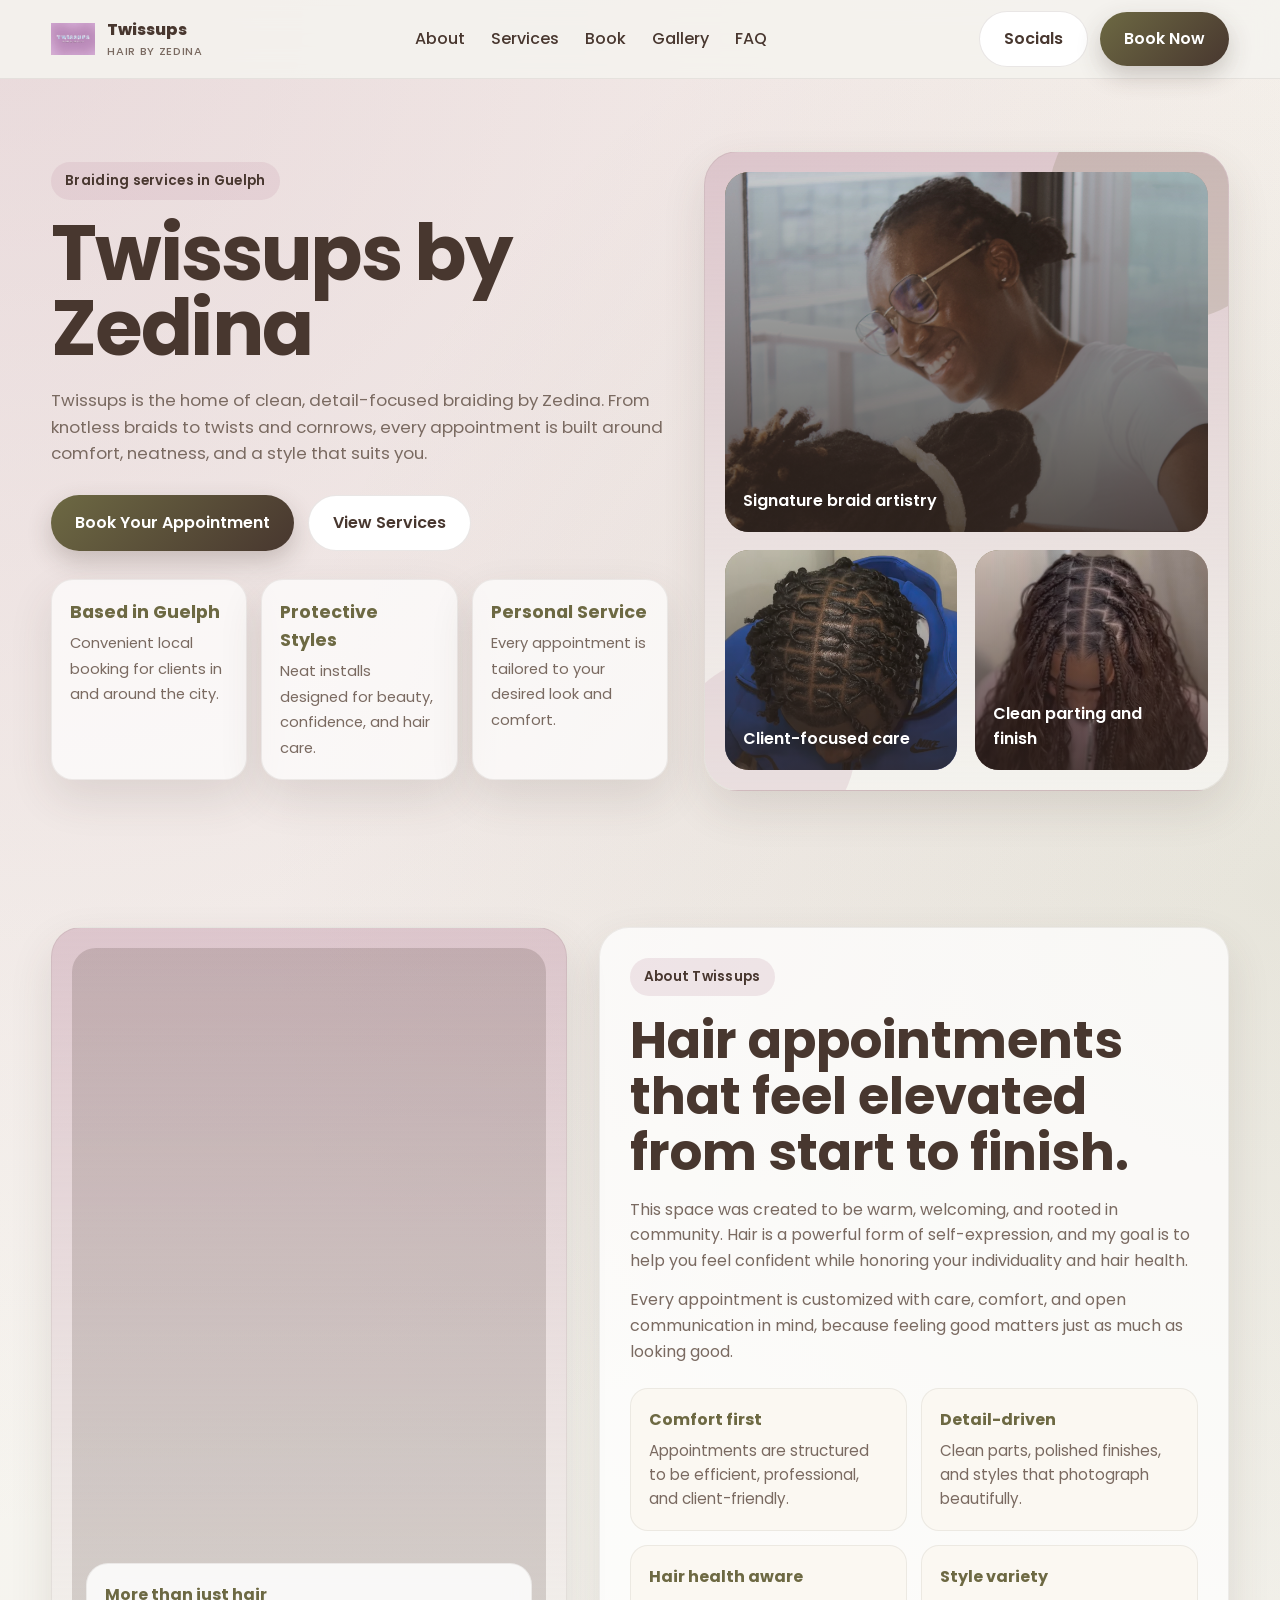
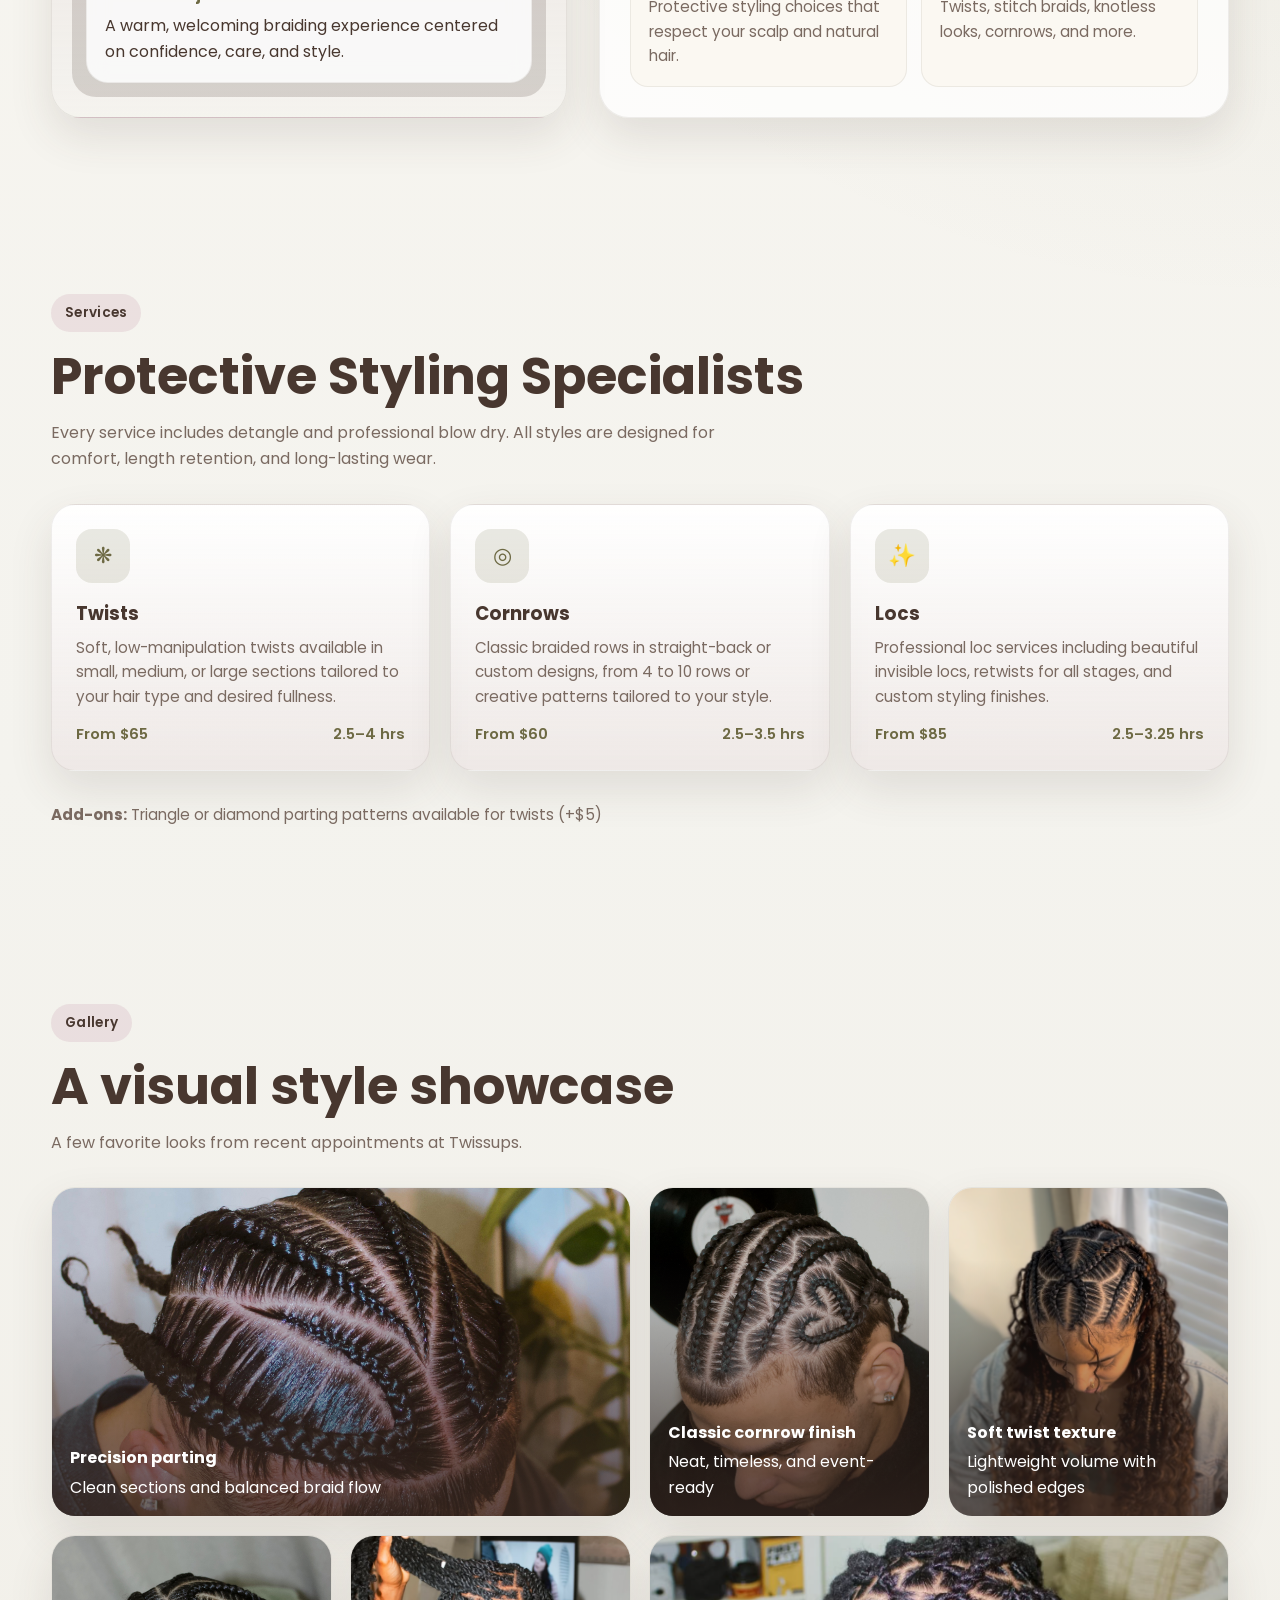
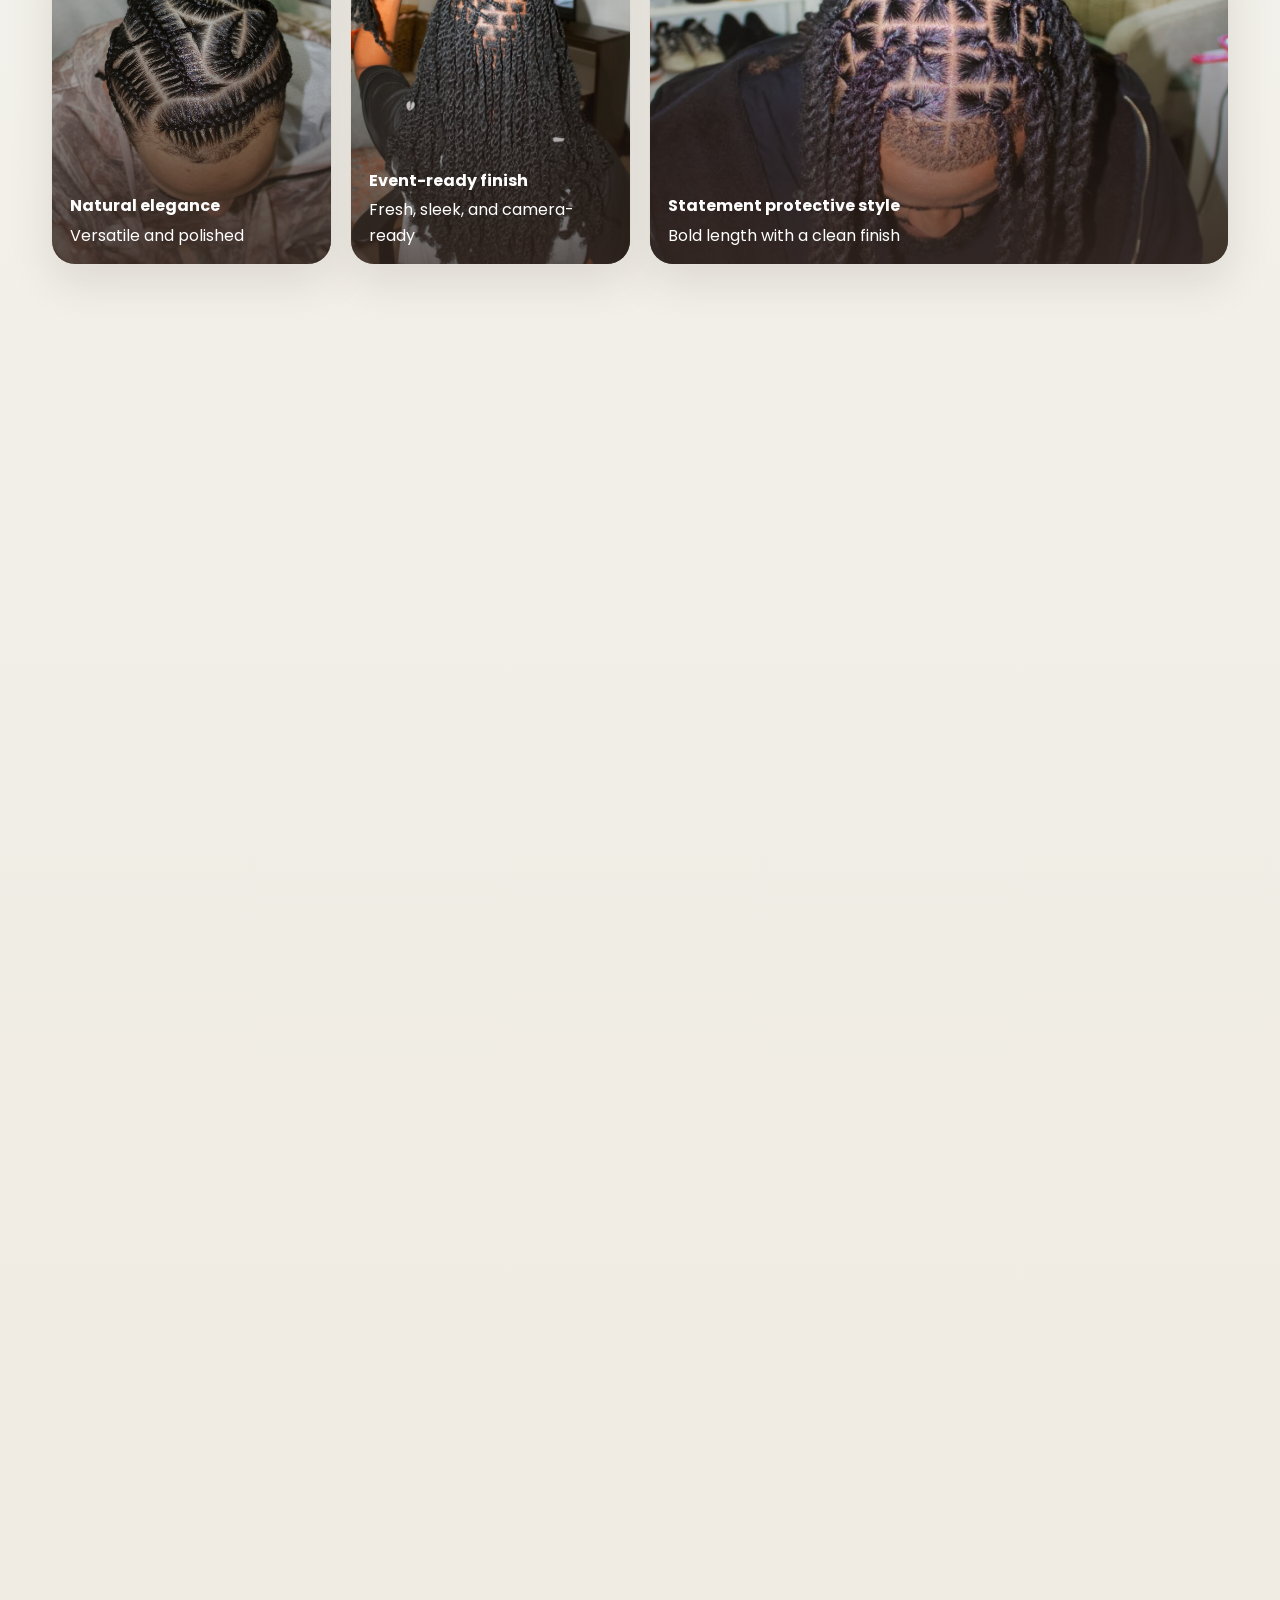
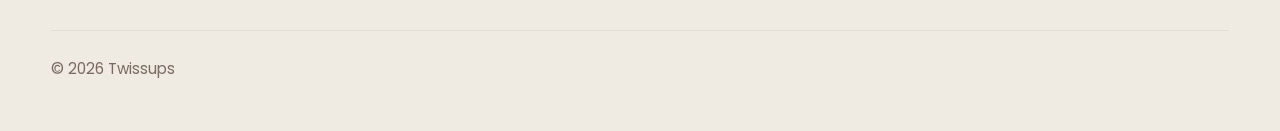
==== commit 755d51dd: "updated hero section" ====
--- a/index.html
+++ b/index.html
@@ -48,7 +48,7 @@
       <div class="container hero-grid">
         <div class="hero-copy">
           <span class="eyebrow">Braiding services in Guelph</span>
-          <h1>Braids by Master Zedina Blackhall</h1>
+          <h1>Twissups by Zedina</h1>
           <p>
             Twissups is the home of clean, detail-focused braiding by Zedina. From
             knotless braids to twists and cornrows, every appointment is built around
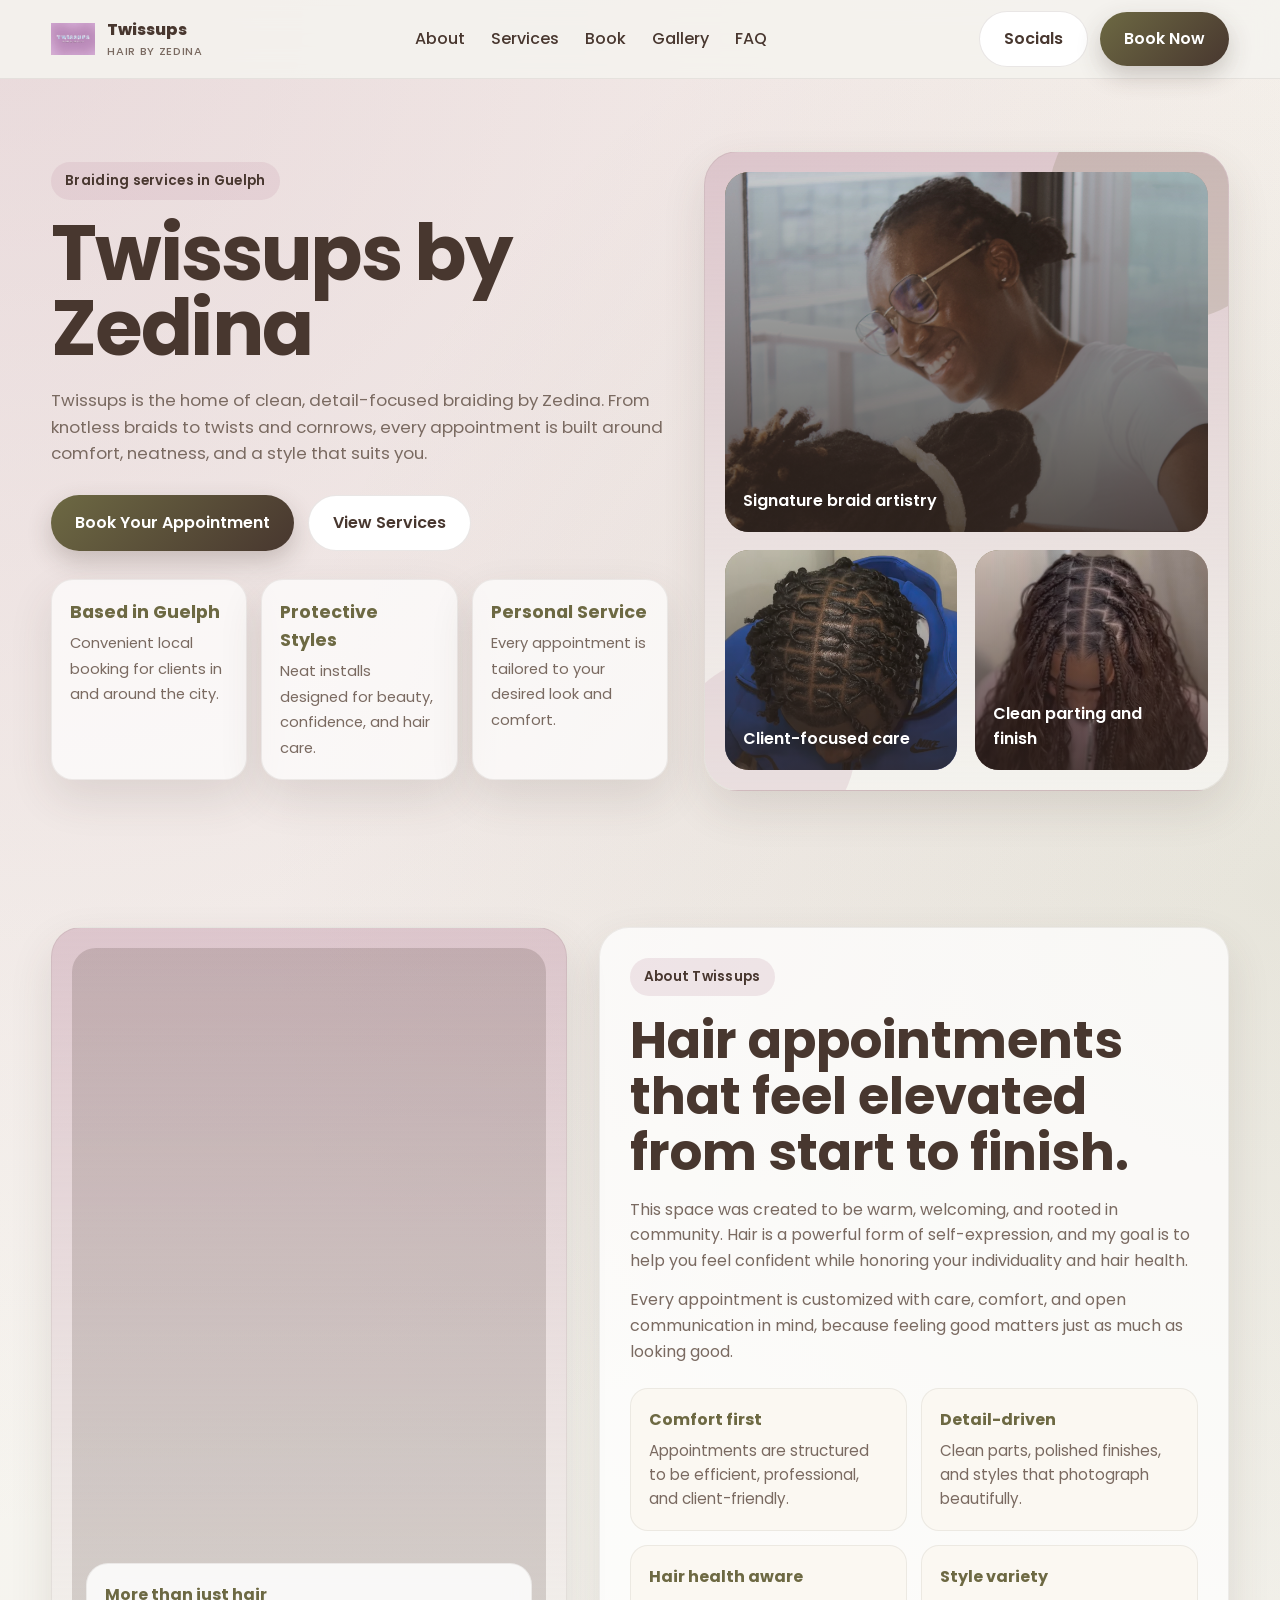
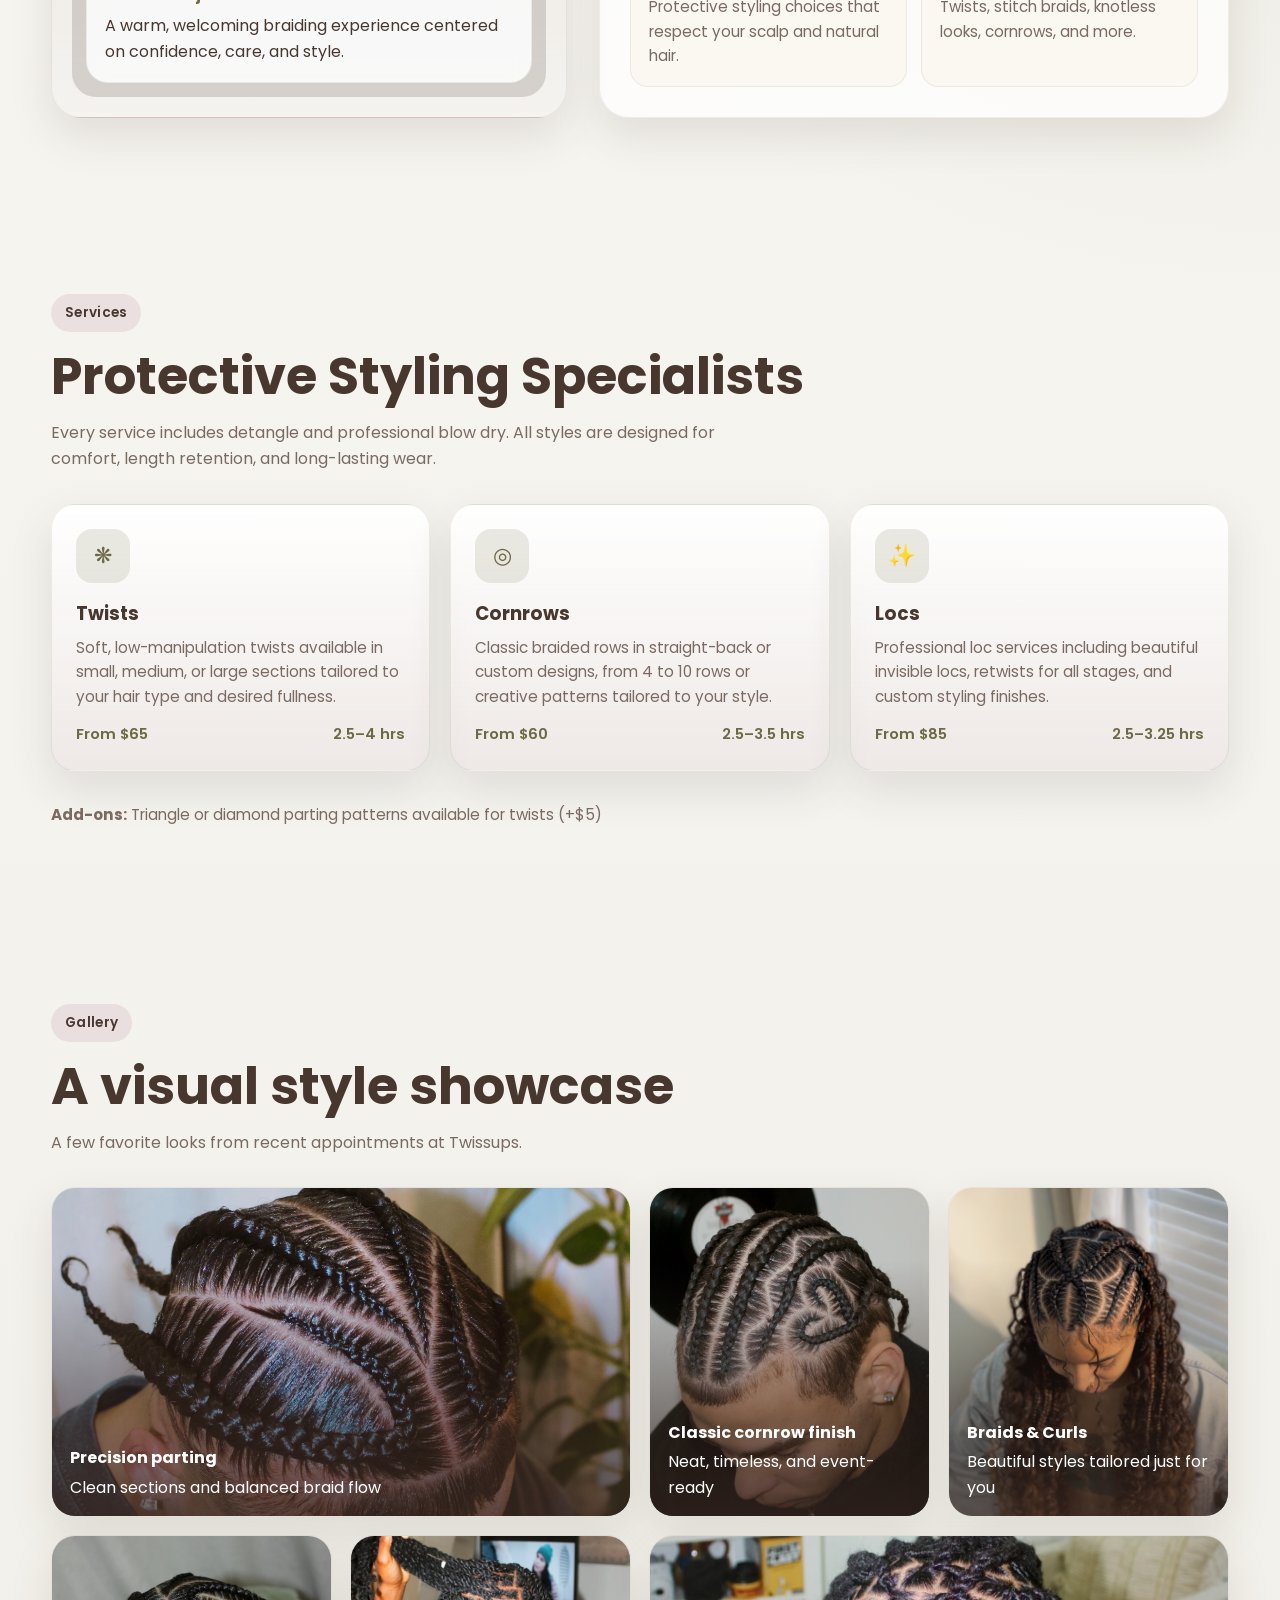
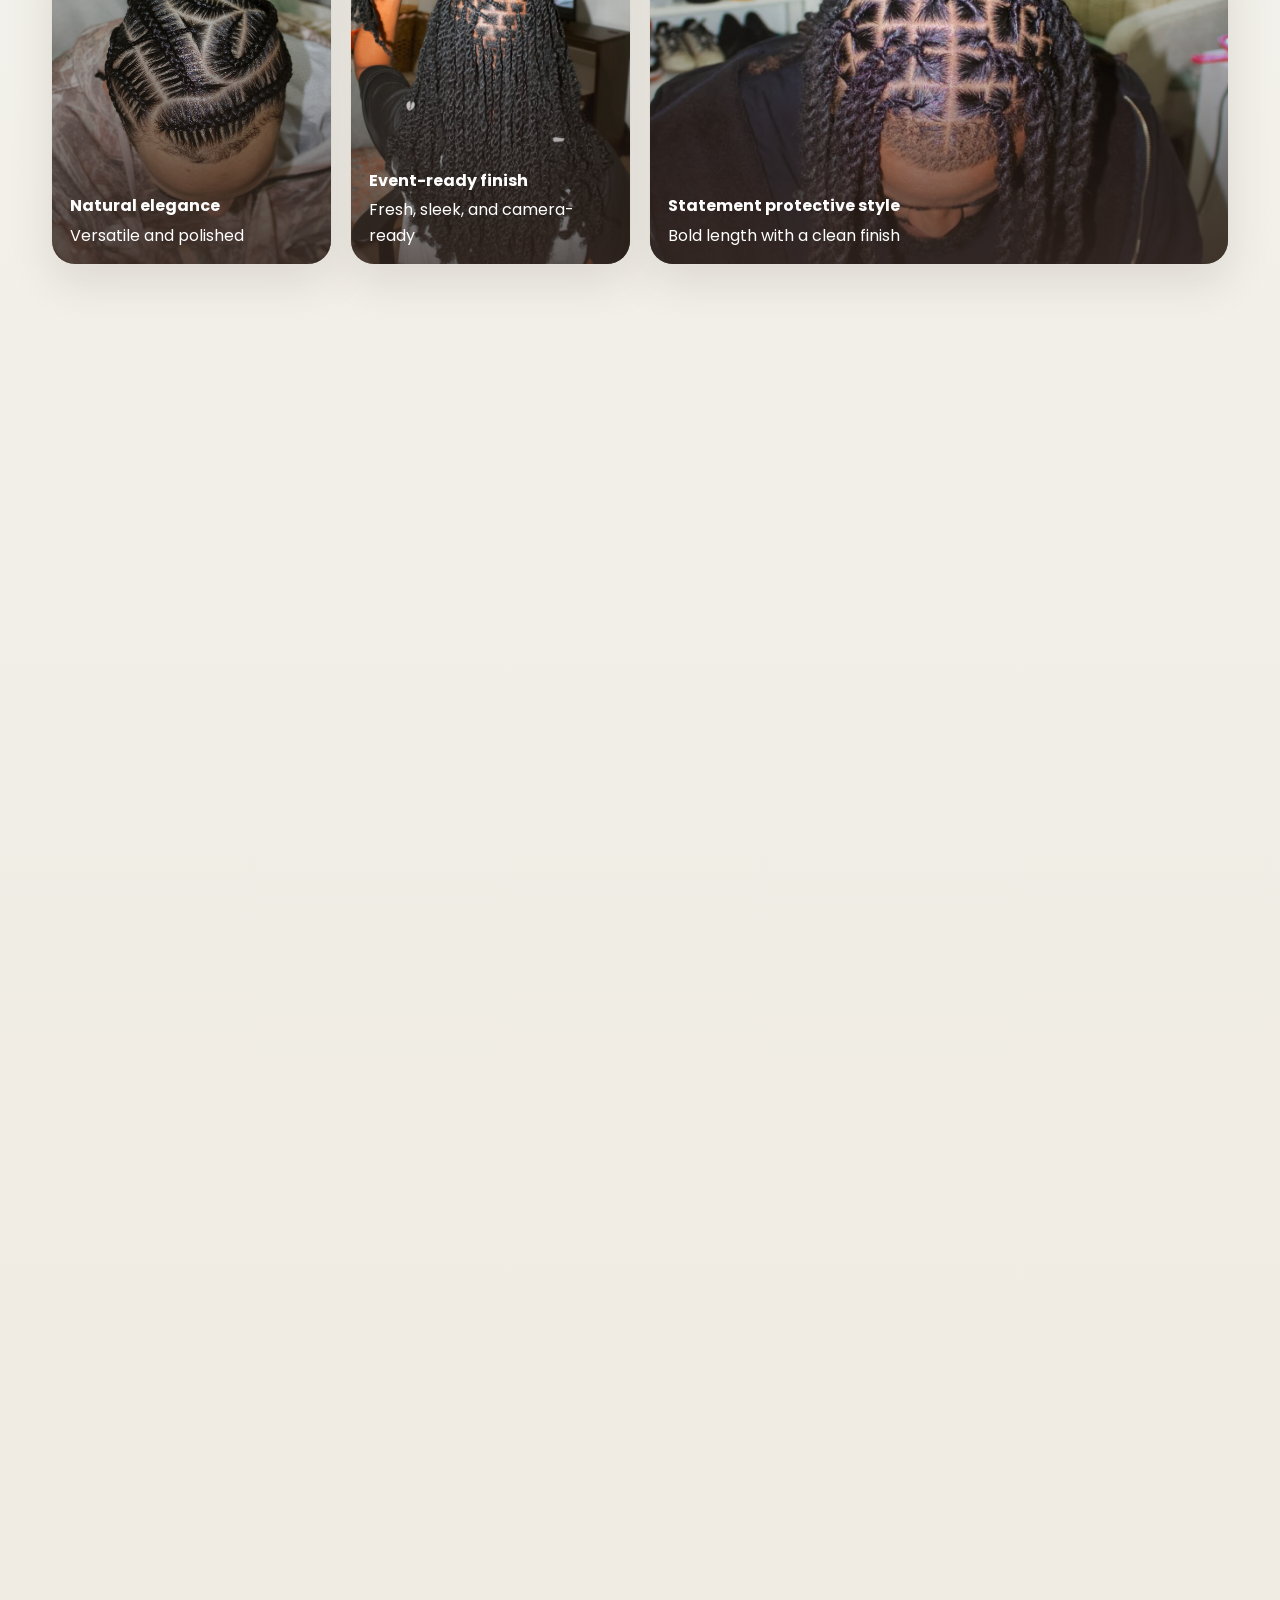
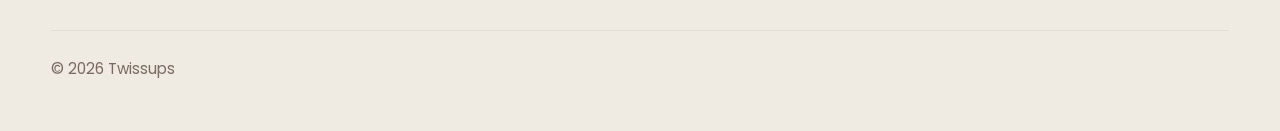
==== commit d5de6576: "changed caption in gallery section" ====
--- a/index.html
+++ b/index.html
@@ -232,8 +232,8 @@
             <div class="gallery-bg g3"></div>
             <div class="overlay"></div>
             <div class="gallery-caption">
-              <strong>Soft twist texture</strong>
-              <span>Lightweight volume with polished edges</span>
+              <strong>Braids &amp; Curls</strong>
+              <span>Beautiful styles tailored just for you</span>
             </div>
           </div>
 
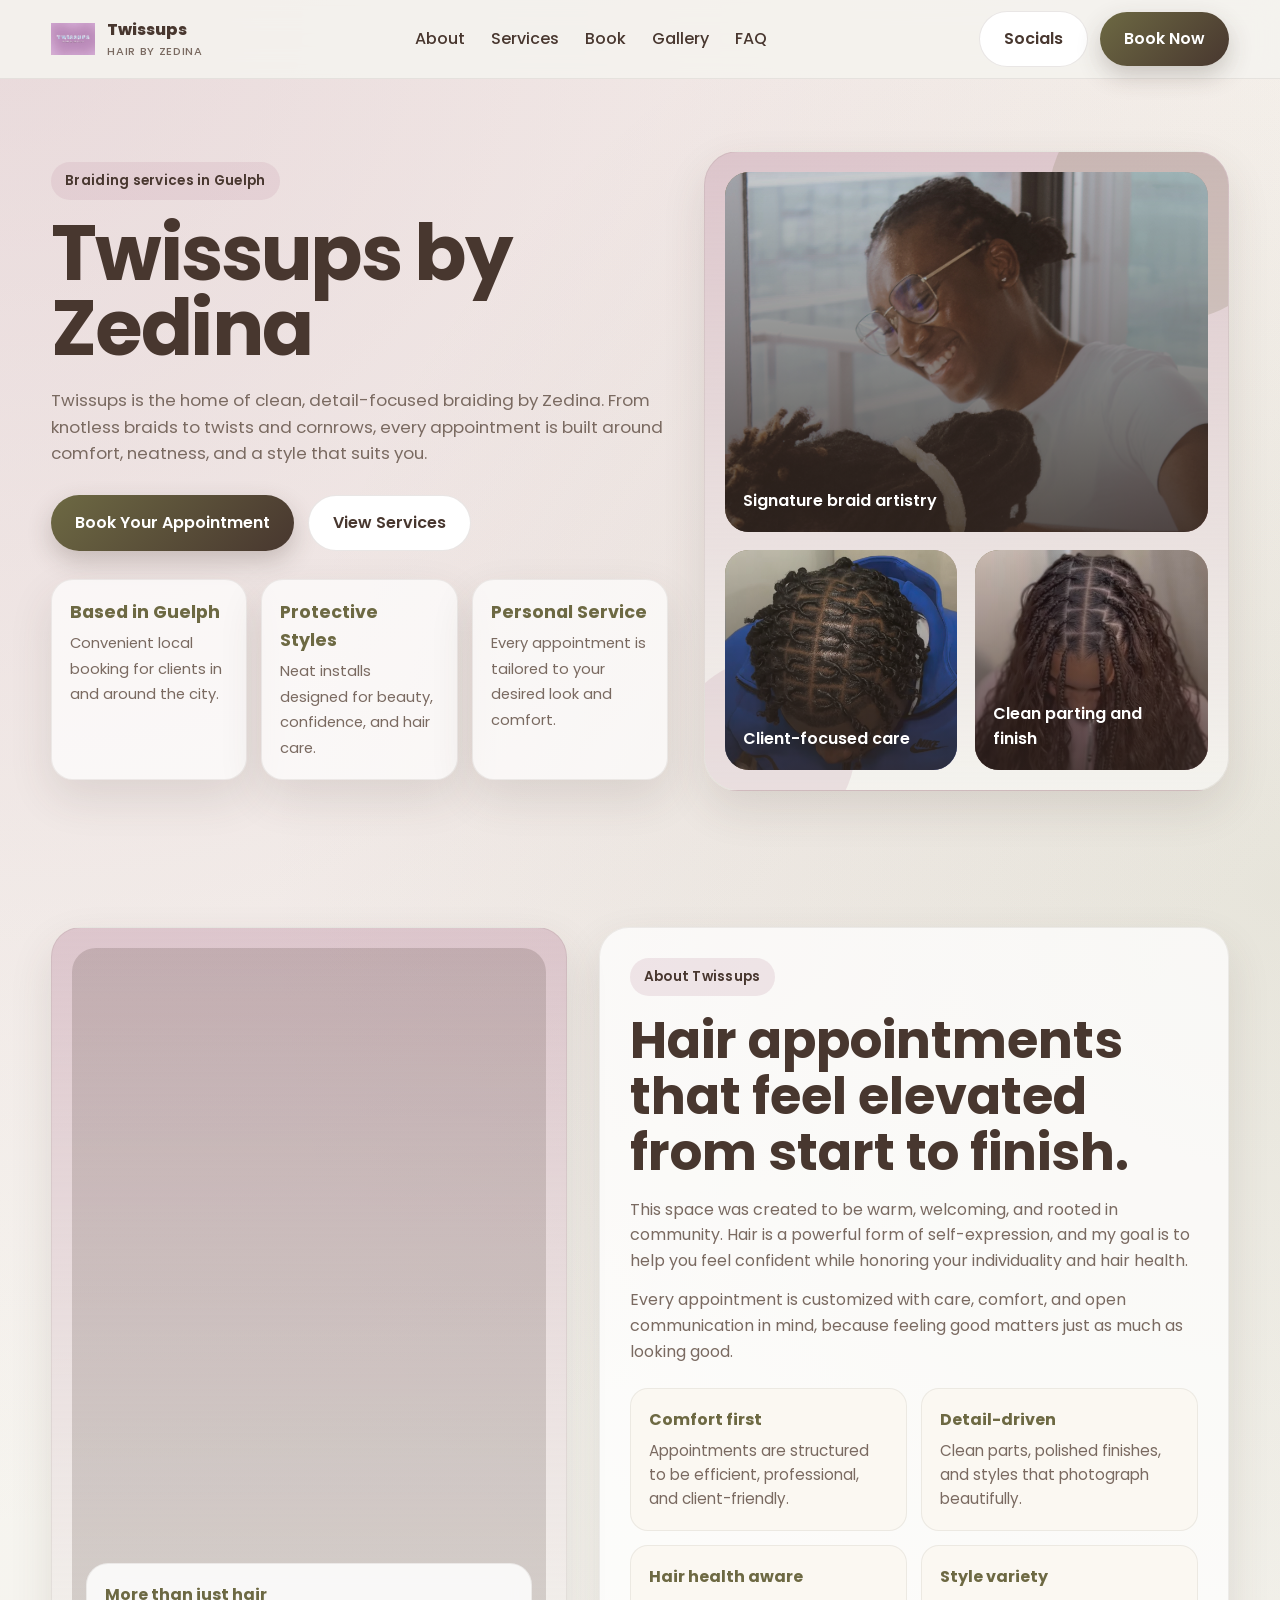
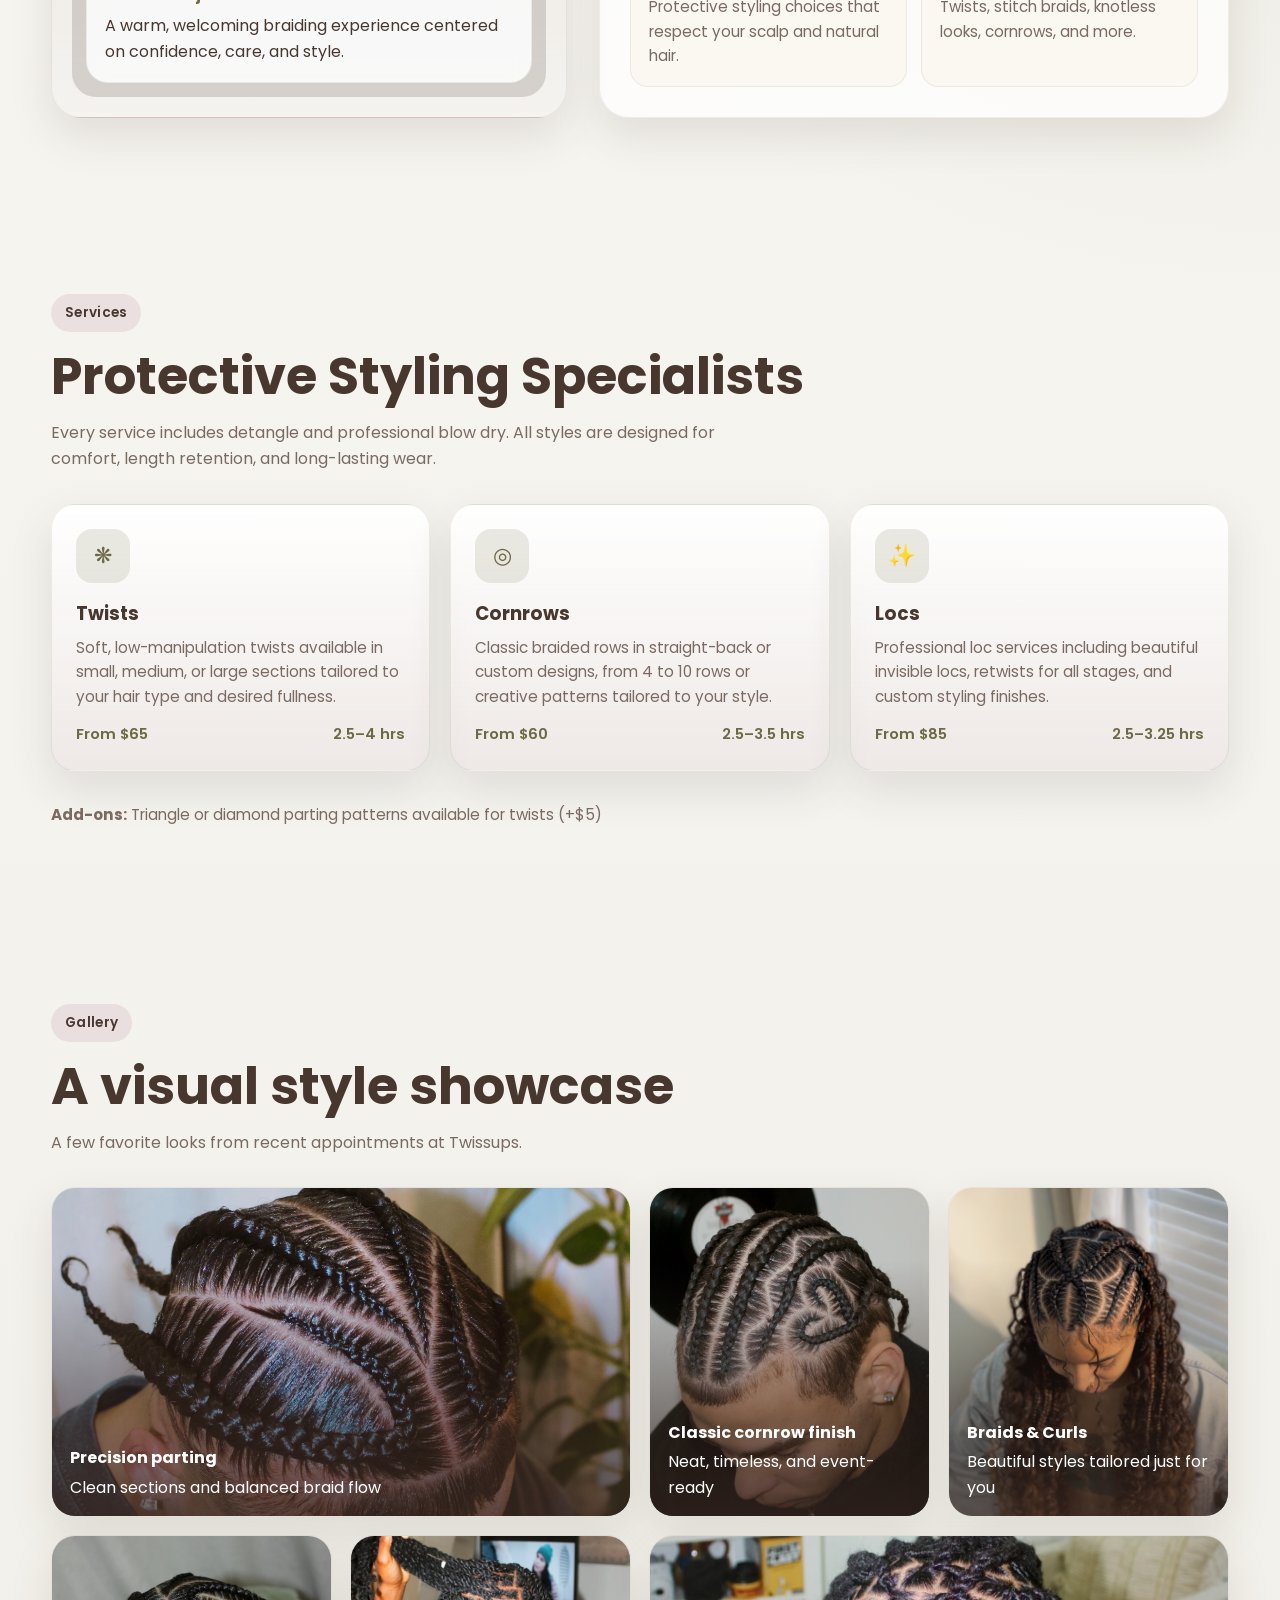
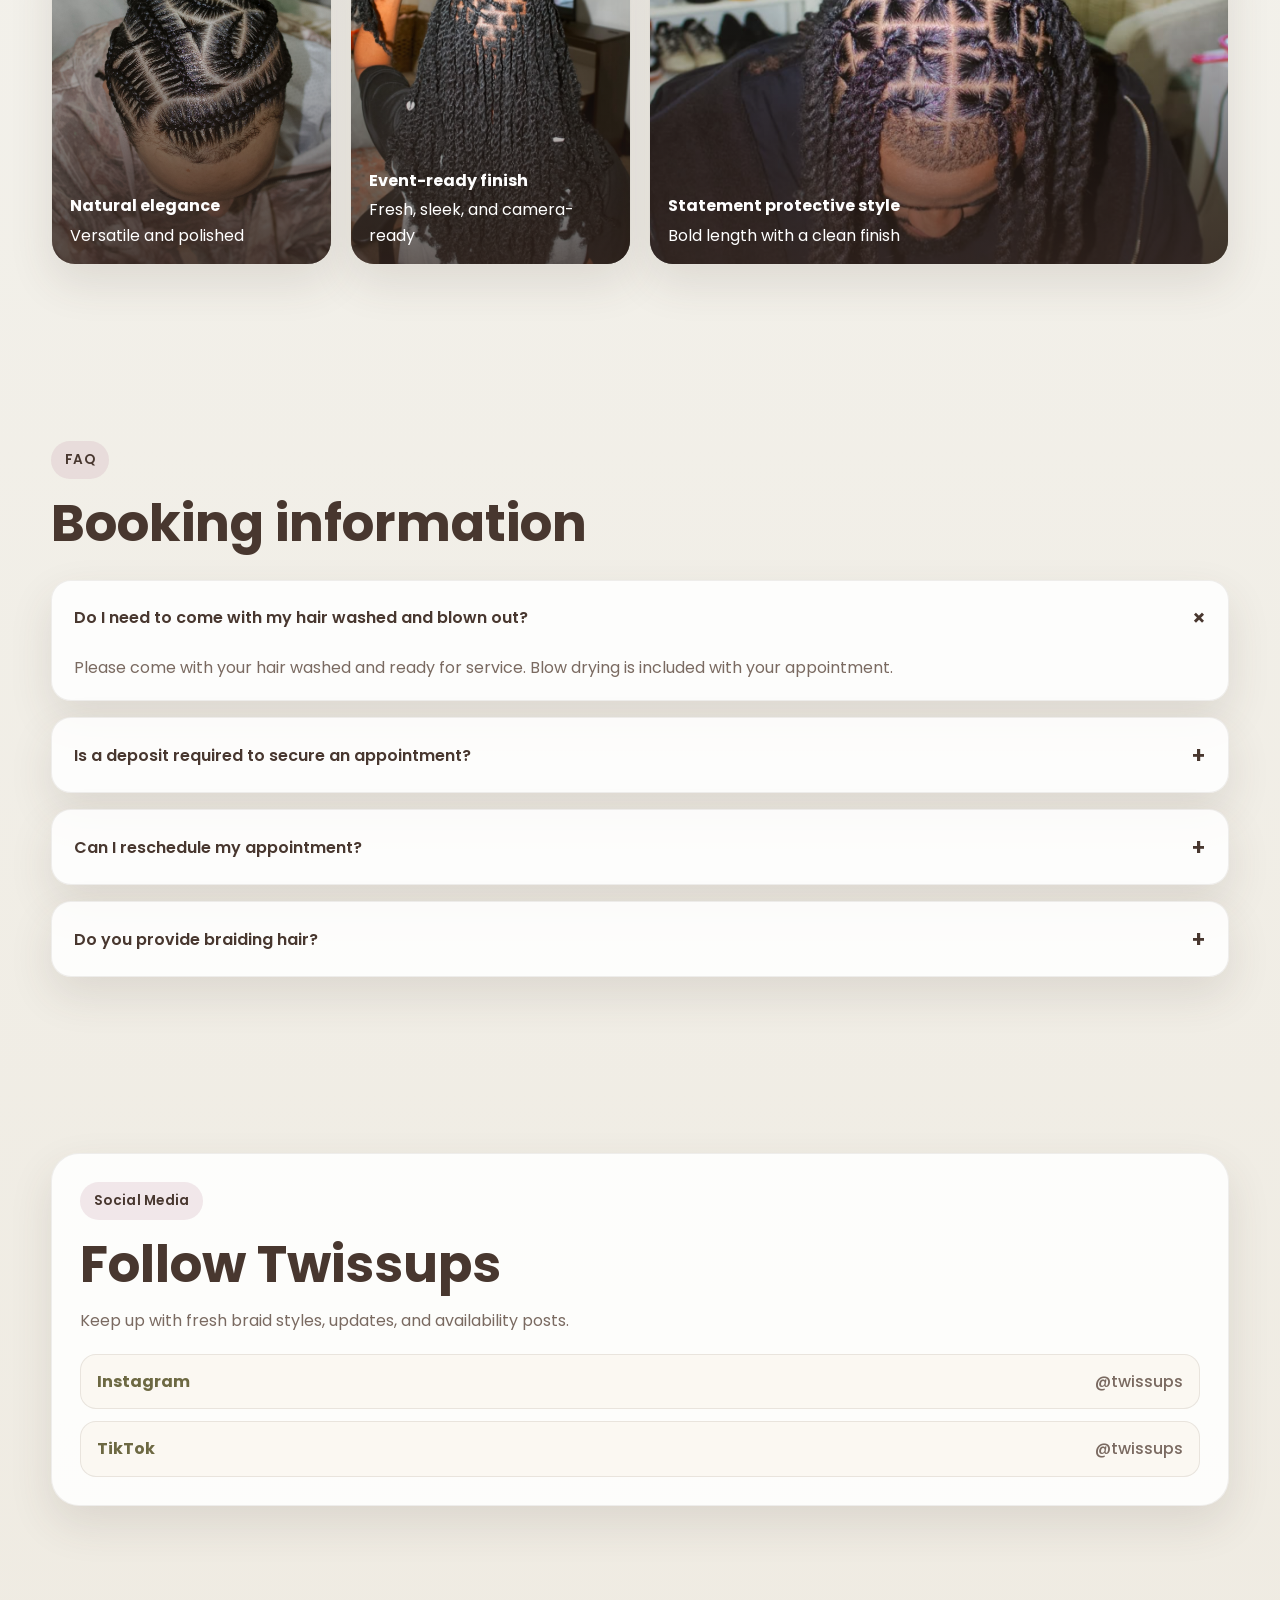
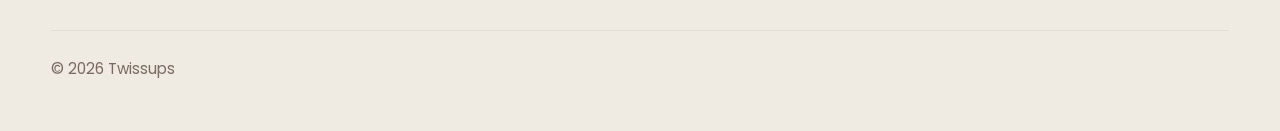
==== commit fcfef89d: "mobile view faq fix" ====
--- a/index.html
+++ b/index.html
@@ -297,7 +297,7 @@
             </div>
           </div>
 
-          <div class="faq-item mobile-hide">
+          <div class="faq-item">
             <button class="faq-question">
               <span>Can I reschedule my appointment?</span>
               <span>+</span>
@@ -309,7 +309,7 @@
             </div>
           </div>
 
-          <div class="faq-item mobile-hide">
+          <div class="faq-item">
             <button class="faq-question">
               <span>Do you provide braiding hair?</span>
               <span>+</span>
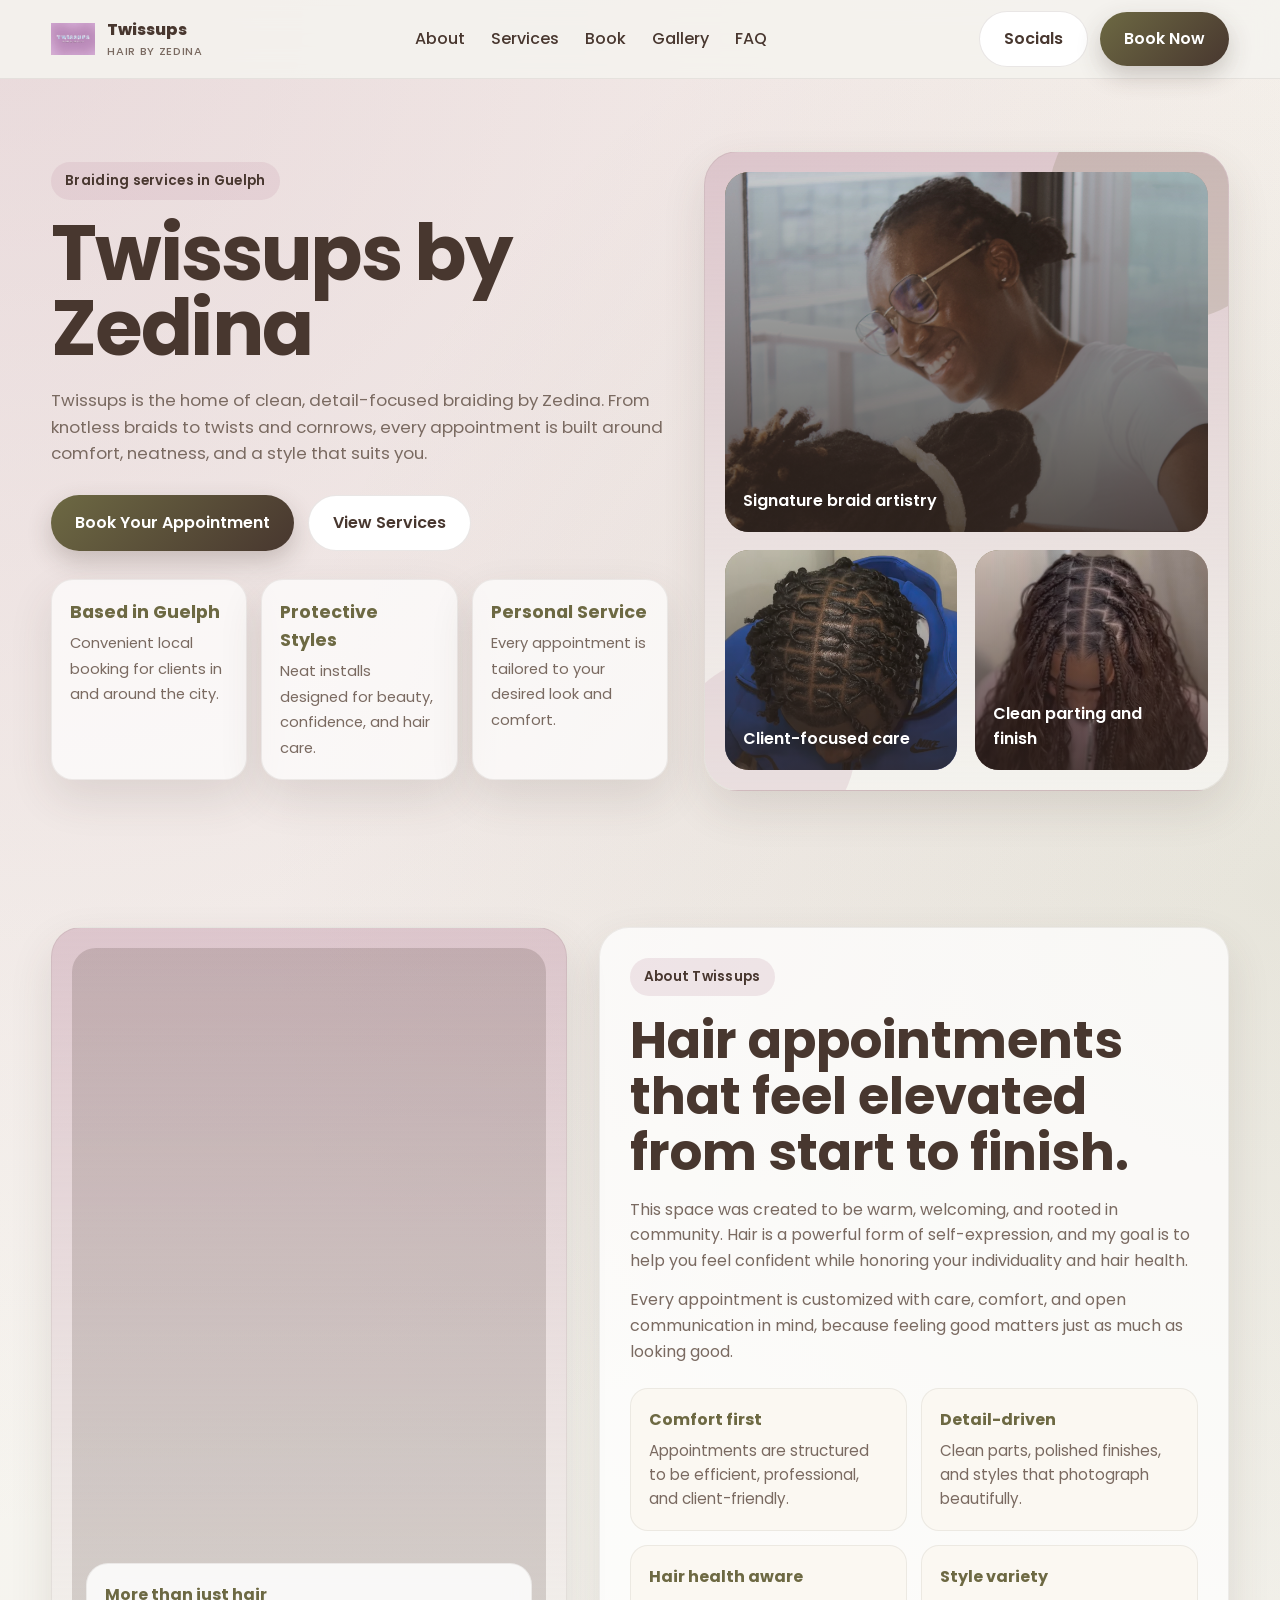
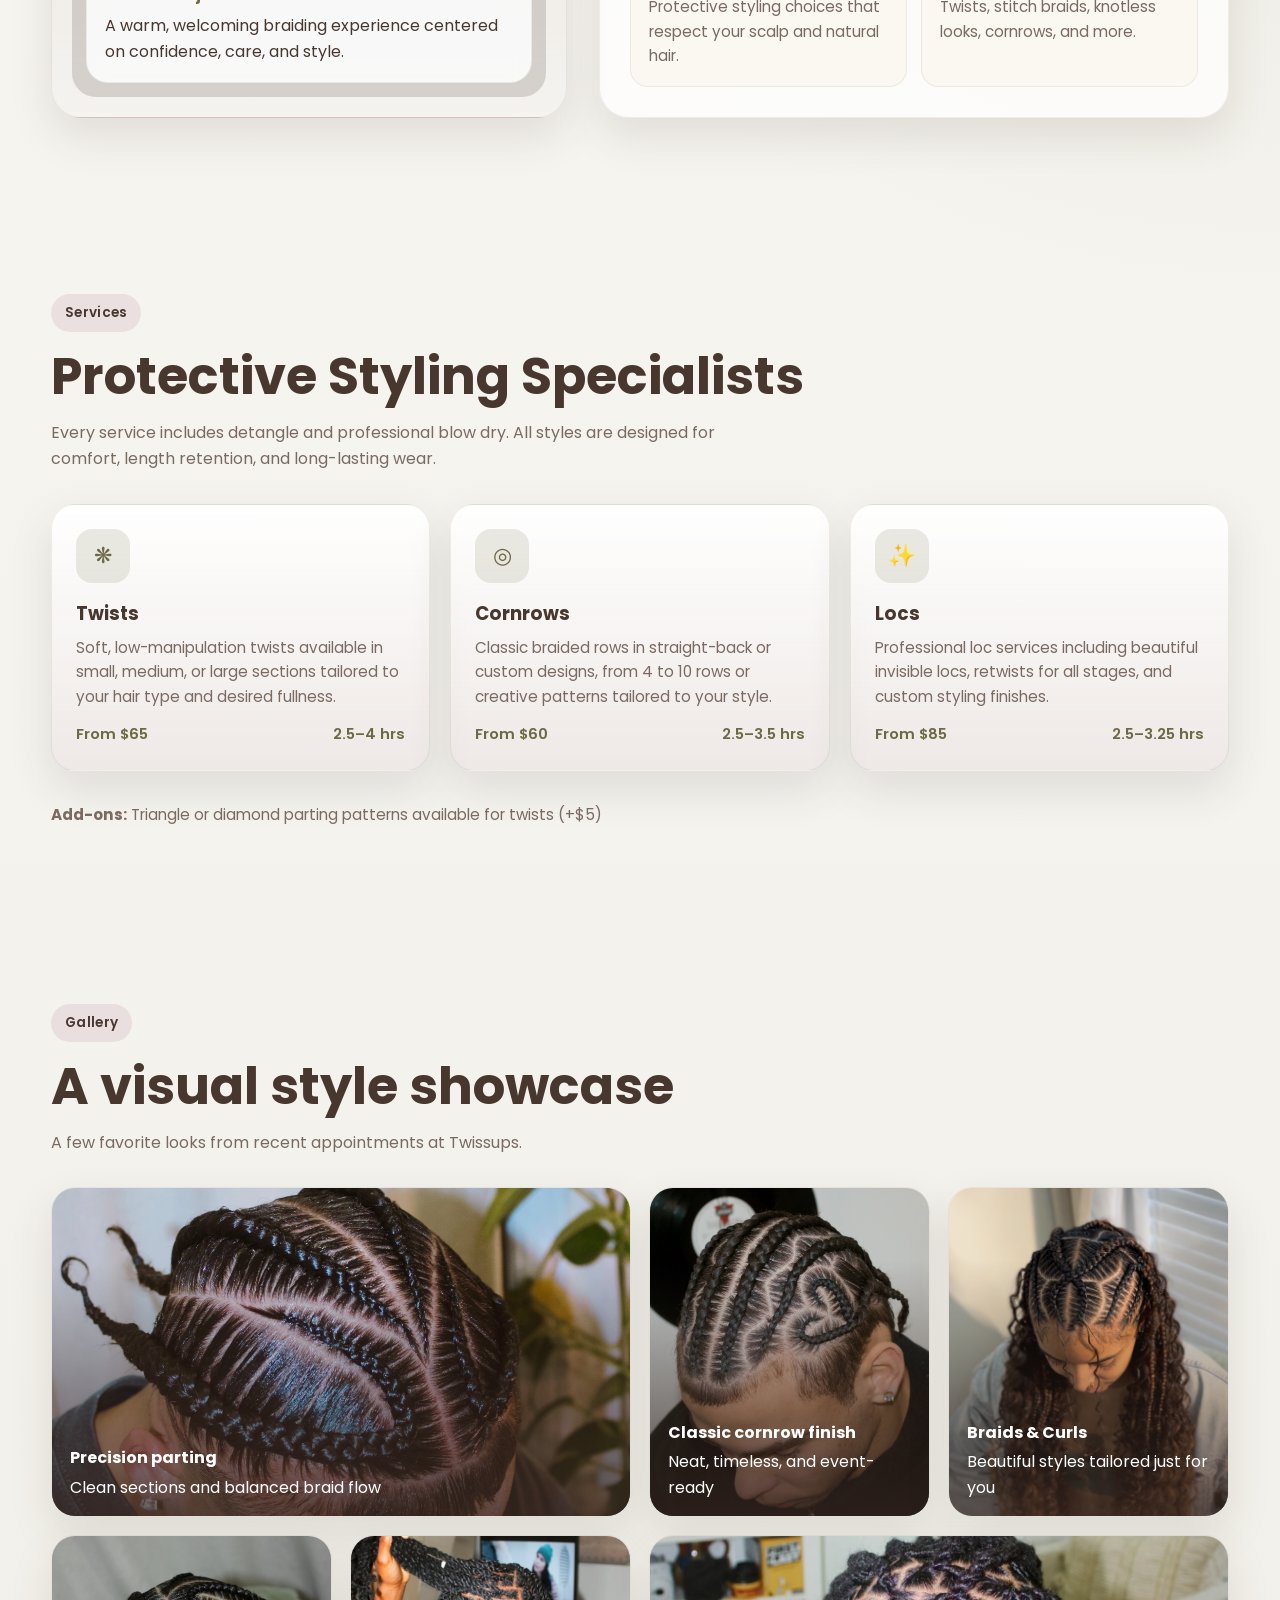
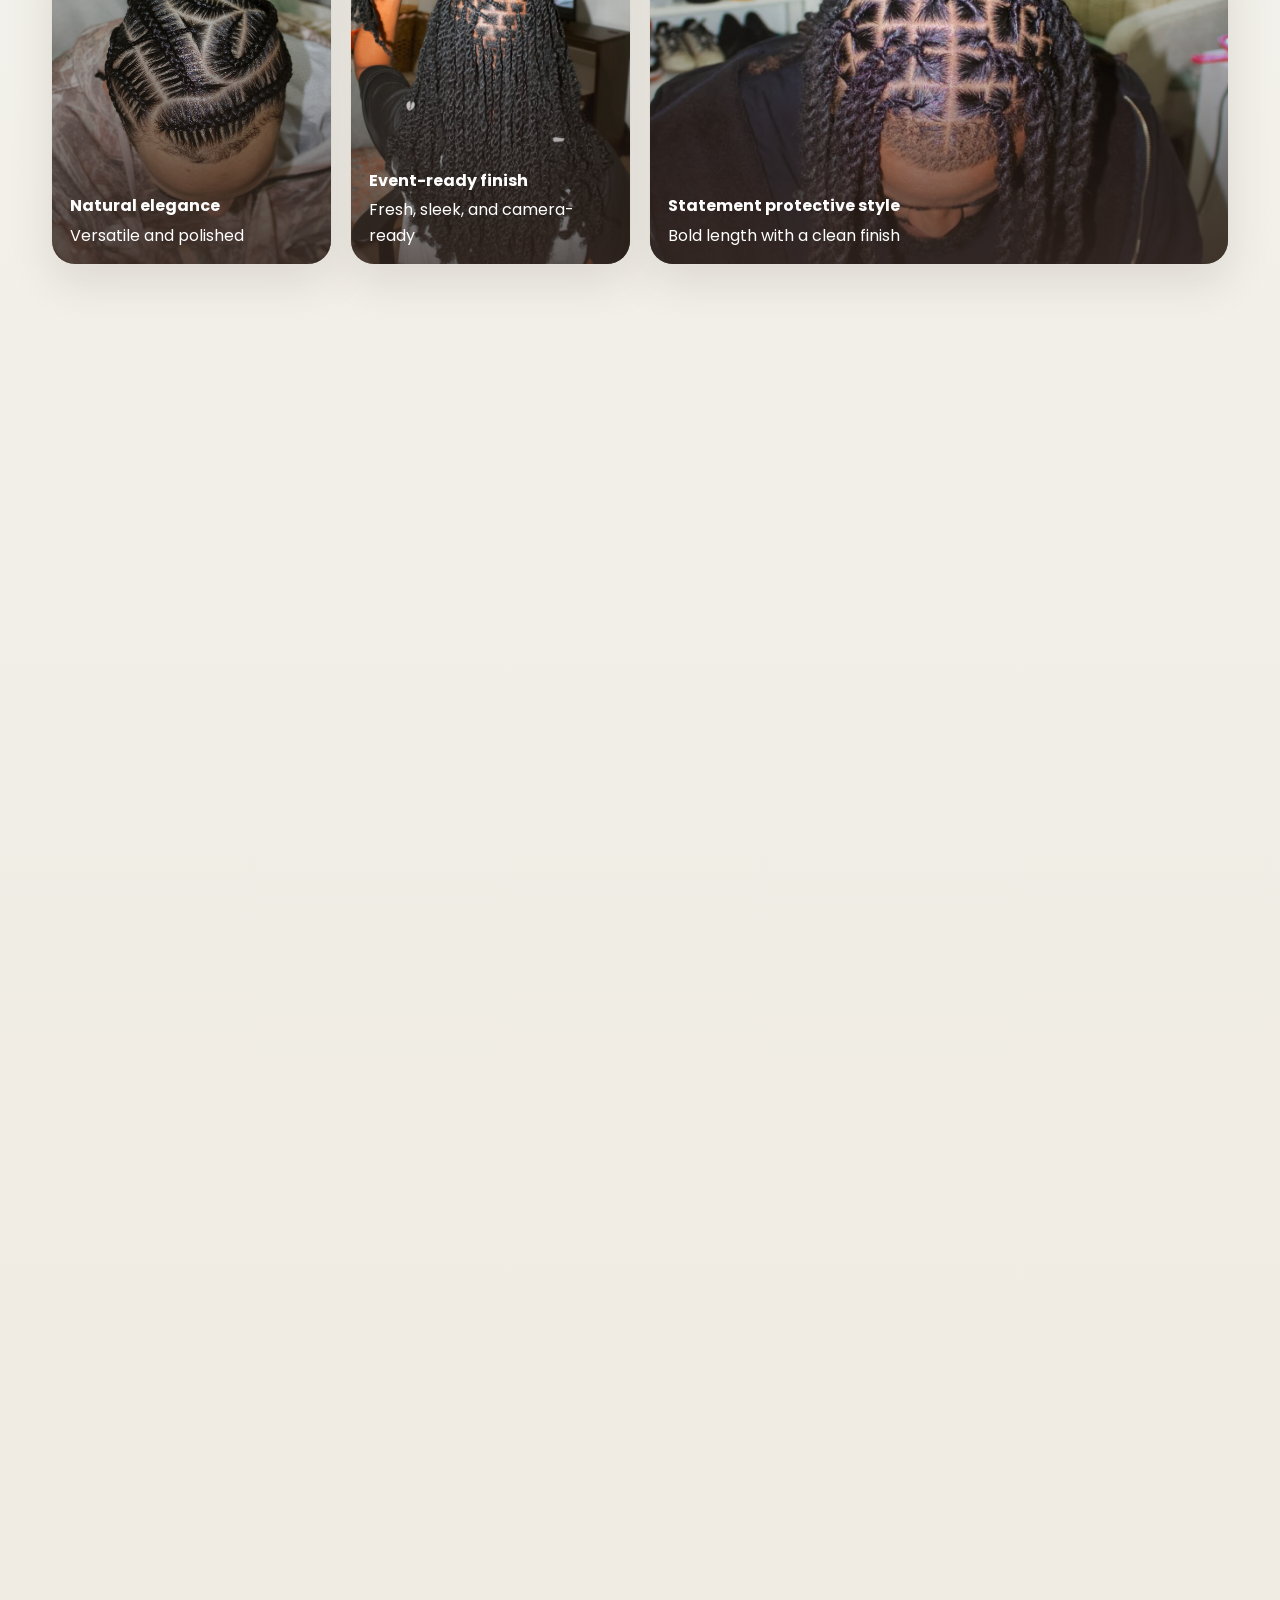
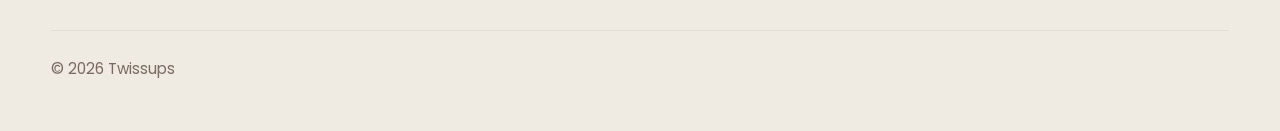
==== commit f57699ef: "added logo as favicon" ====
--- a/index.html
+++ b/index.html
@@ -4,6 +4,7 @@
   <meta charset="UTF-8" />
   <meta name="viewport" content="width=device-width, initial-scale=1.0" />
   <title>Twissups | Hair by Zedina in Guelph</title>
+  <link rel="icon" type="image/jpeg" href="imgs/twissups_logo.jpeg" />
   <meta
     name="description"
     content="Twissups by Zedina - Braiding services in Guelph. Book knotless braids, cornrows, twists, stitch braids, and more."
